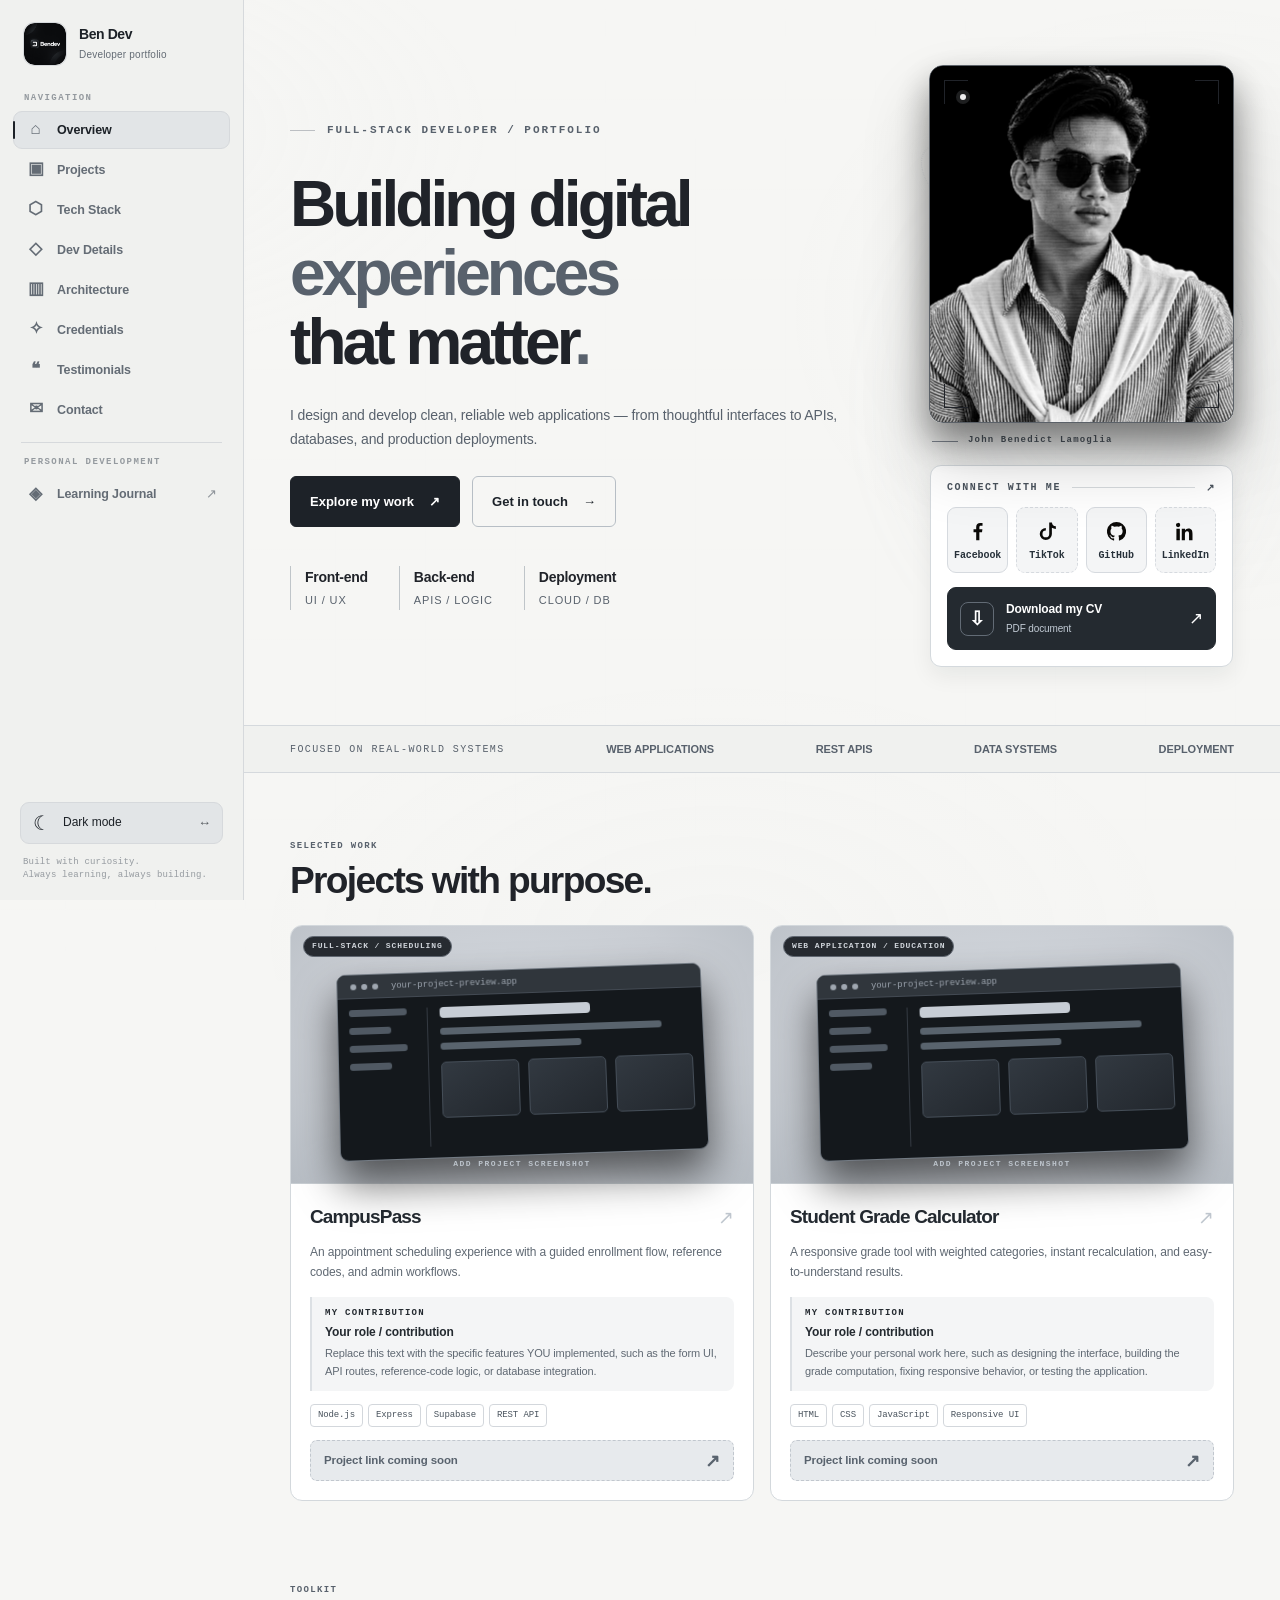
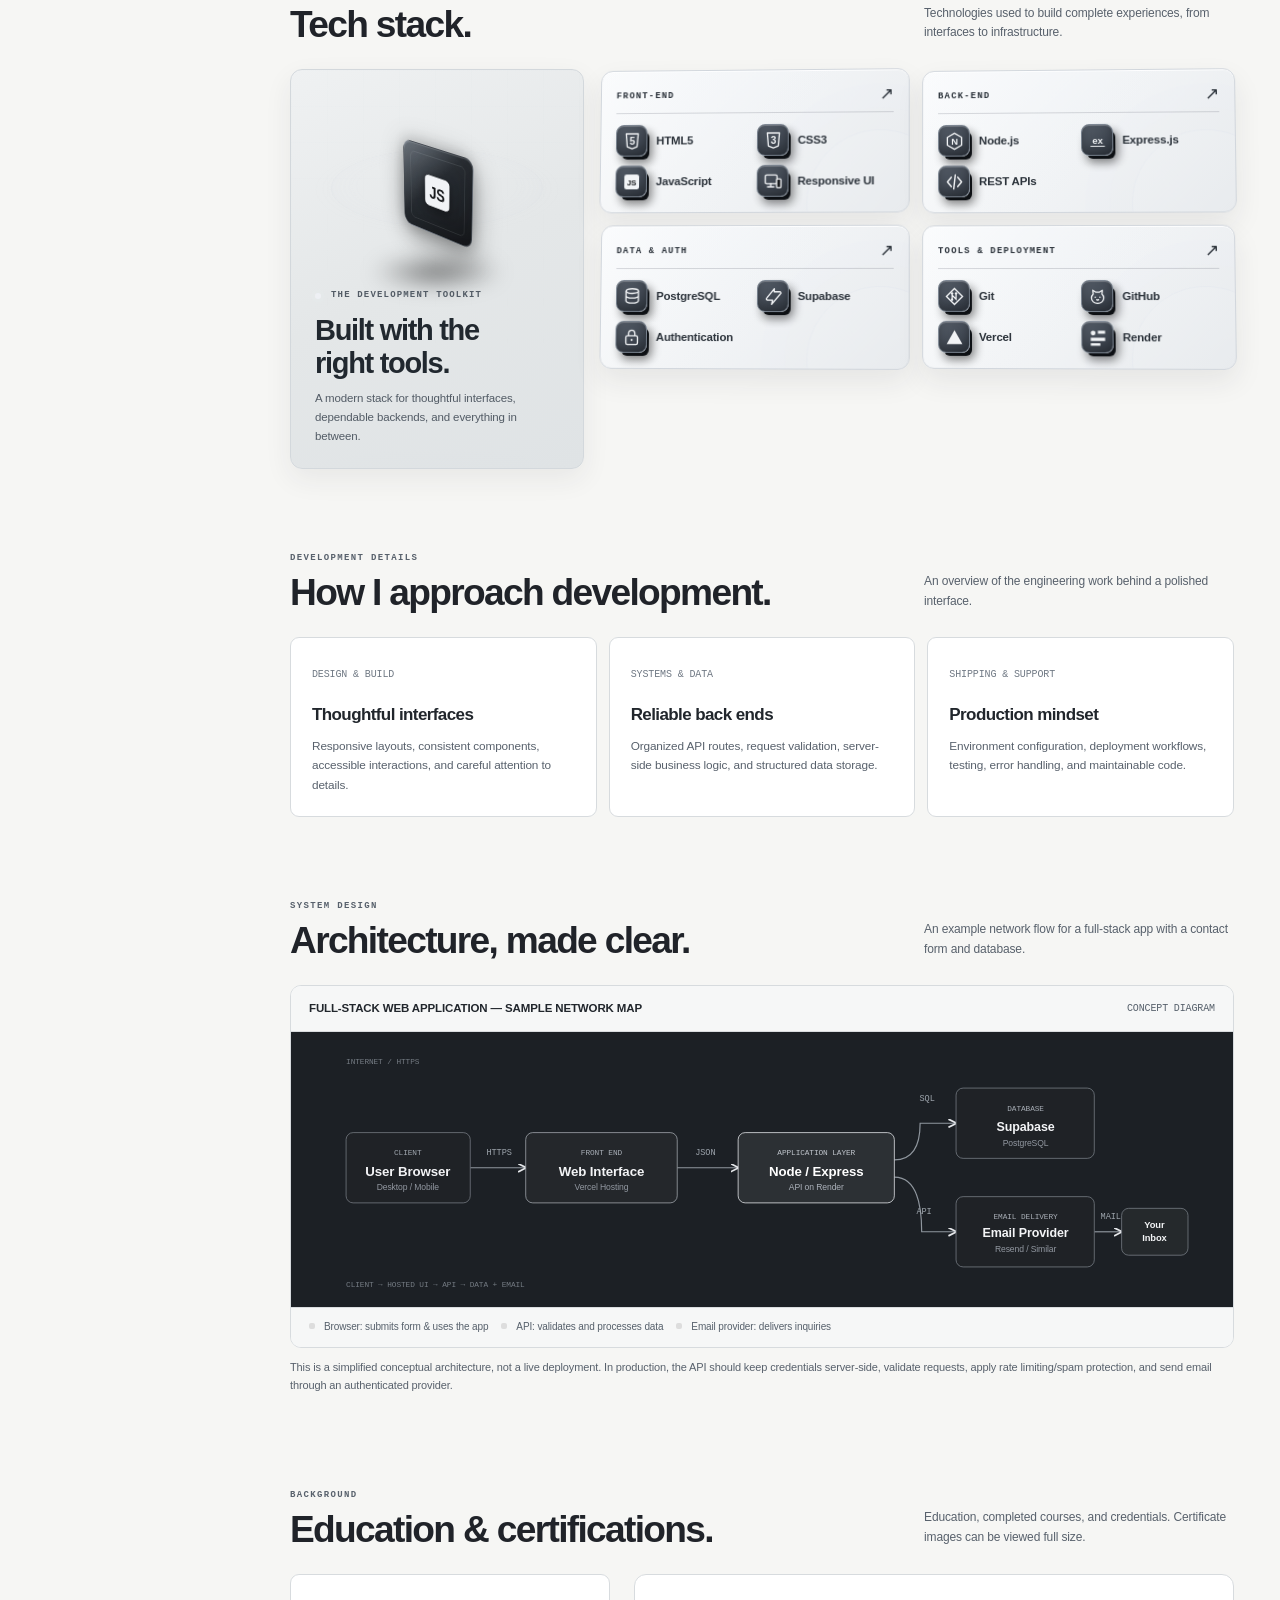
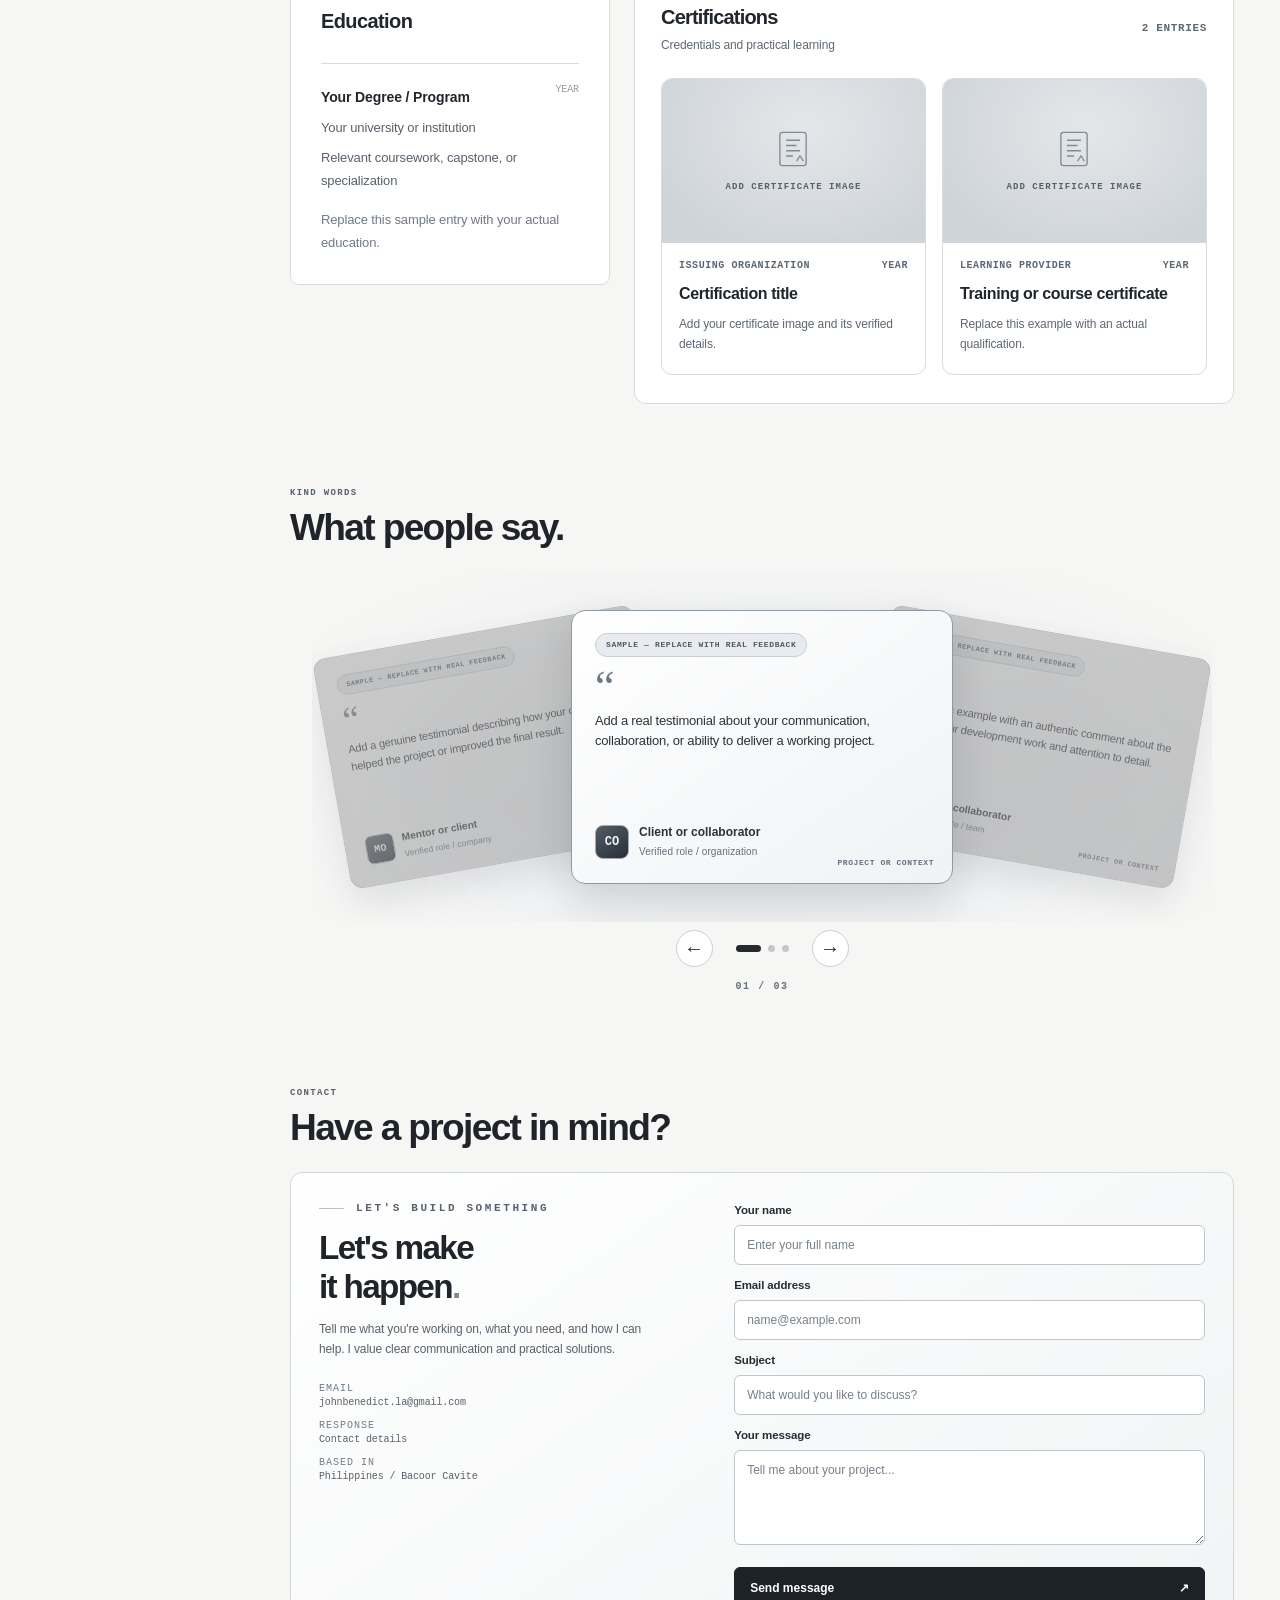
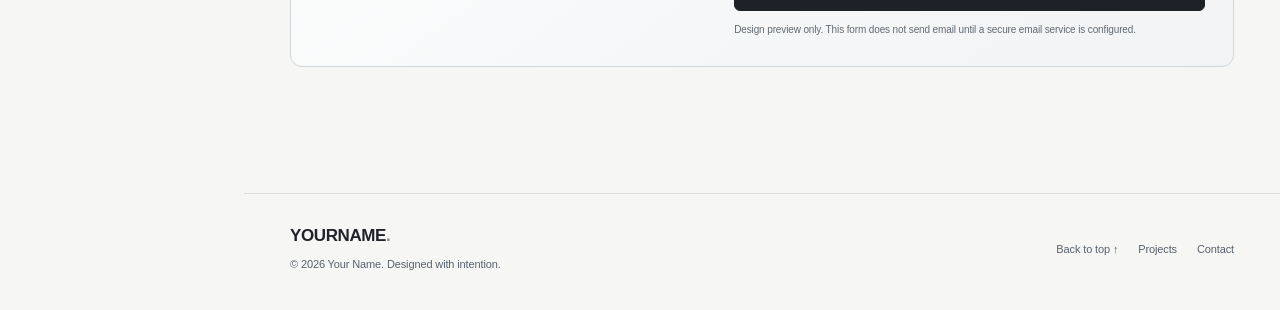
==== index.html @ 7b49f68d "fix website" ====
<!doctype html>
<html lang="en">

<head>
  <meta charset="UTF-8" />
  <meta name="viewport" content="width=device-width, initial-scale=1.0" />
  <meta name="theme-color" content="#0b0c0e" />
  <meta name="description" content="A minimalist, monochrome developer portfolio design prototype." />
  <title>Benedict Dev</title>
  <link rel="icon" href="assets/benedict.png" />
  <link rel="stylesheet" href="style.css" />
</head>

<body data-page="home">
  <!-- Offline SVG tech marks: monochrome, deliberately simplified for the portfolio -->
  <svg xmlns="http://www.w3.org/2000/svg" class="svg-sprite" aria-hidden="true" focusable="false">
    <symbol id="tech-html" viewBox="0 0 24 24">
      <path d="M4.3 2.5h15.4L18.3 19l-6.3 2.5L5.7 19z" fill="none" stroke="currentColor" stroke-width="1.7"
        stroke-linejoin="round" /><text x="12" y="16.9" font-size="13" font-weight="800" font-family="Arial,sans-serif"
        fill="currentColor" text-anchor="middle">5</text>
    </symbol>
    <symbol id="tech-css" viewBox="0 0 24 24">
      <path d="M4.3 2.5h15.4L18.3 19l-6.3 2.5L5.7 19z" fill="none" stroke="currentColor" stroke-width="1.7"
        stroke-linejoin="round" /><text x="12" y="16.9" font-size="13" font-weight="800" font-family="Arial,sans-serif"
        fill="currentColor" text-anchor="middle">3</text>
    </symbol>
    <symbol id="tech-javascript" viewBox="0 0 24 24">
      <rect x="2.5" y="2.5" width="19" height="19" rx="3" fill="currentColor" /><text x="12" y="16.3" font-size="10"
        font-weight="900" font-family="Arial,sans-serif" fill="#17191c" text-anchor="middle">JS</text>
    </symbol>
    <symbol id="tech-responsive" viewBox="0 0 24 24">
      <rect x="2" y="4" width="15" height="11" rx="1.8" fill="none" stroke="currentColor" stroke-width="1.7" />
      <path d="M5 19h8m-4-4v4" stroke="currentColor" stroke-width="1.7" stroke-linecap="round" />
      <rect x="16.5" y="9" width="5.5" height="11" rx="1.2" fill="#17191c" stroke="currentColor" stroke-width="1.7" />
    </symbol>
    <symbol id="tech-node" viewBox="0 0 24 24">
      <path d="m12 1.8 9 5.1v10.2l-9 5.1-9-5.1V6.9z" stroke="currentColor" stroke-width="1.7" fill="none"
        stroke-linejoin="round" /><text x="12" y="16.1" font-family="Arial,sans-serif" font-size="12" font-weight="800"
        text-anchor="middle" fill="currentColor">N</text>
    </symbol>
    <symbol id="tech-express" viewBox="0 0 24 24"><text x="12" y="16.5" font-size="12" font-family="Arial,sans-serif"
        font-weight="700" text-anchor="middle" fill="currentColor">ex</text>
      <path d="M3 19.5h18" stroke="currentColor" stroke-width="1.2" />
    </symbol>
    <symbol id="tech-rest" viewBox="0 0 24 24">
      <path d="m8 6-5 6 5 6m8-12 5 6-5 6m-3-15-2 18" fill="none" stroke="currentColor" stroke-width="1.8"
        stroke-linecap="round" stroke-linejoin="round" />
    </symbol>
    <symbol id="tech-postgres" viewBox="0 0 24 24">
      <ellipse cx="12" cy="5.2" rx="8" ry="3" fill="none" stroke="currentColor" stroke-width="1.7" />
      <path d="M4 5.3v12c0 1.7 3.6 3.1 8 3.1s8-1.4 8-3.1v-12M4 11c0 1.7 3.6 3.1 8 3.1s8-1.4 8-3.1" fill="none"
        stroke="currentColor" stroke-width="1.7" />
    </symbol>
    <symbol id="tech-supabase" viewBox="0 0 24 24">
      <path d="M13.2 2.1 3.5 14a1.5 1.5 0 0 0 1.2 2.5h6.3L9.8 22l10.7-12.9A1.5 1.5 0 0 0 19.3 6H13z" fill="none"
        stroke="currentColor" stroke-width="1.7" stroke-linejoin="round" />
    </symbol>
    <symbol id="tech-auth" viewBox="0 0 24 24">
      <rect x="4.5" y="10" width="15" height="11" rx="2" fill="none" stroke="currentColor" stroke-width="1.7" />
      <path d="M8 10V7a4 4 0 1 1 8 0v3" stroke="currentColor" stroke-width="1.7" fill="none" />
      <circle cx="12" cy="15.3" r="1.3" fill="currentColor" />
    </symbol>
    <symbol id="tech-git" viewBox="0 0 24 24">
      <path d="m12 1.8 10.2 10.2L12 22.2 1.8 12z" fill="none" stroke="currentColor" stroke-width="1.7" />
      <path d="M9 8.5v7m0-5 5 5V8.4" fill="none" stroke="currentColor" stroke-width="1.6" />
      <circle cx="9" cy="8" r="1.5" fill="currentColor" />
      <circle cx="9" cy="16" r="1.5" fill="currentColor" />
      <circle cx="14" cy="8" r="1.5" fill="currentColor" />
    </symbol>
    <symbol id="tech-github" viewBox="0 0 24 24">
      <path
        d="M6.5 8.8 6 4.1l4 2.5a10 10 0 0 1 4 0l4-2.5-.5 4.7a7 7 0 0 1 2.2 5.2c0 3.9-3.4 6.7-7.7 6.7S4.3 17.9 4.3 14c0-2.1.8-3.8 2.2-5.2Z"
        stroke="currentColor" stroke-width="1.6" fill="none" stroke-linejoin="round" />
      <path d="M9 13h.1m5.8 0h.1m-4 3c.7.6 1.4.6 2.1 0" stroke="currentColor" stroke-width="1.7"
        stroke-linecap="round" />
    </symbol>
    <symbol id="tech-vercel" viewBox="0 0 24 24">
      <path d="M12 2.8 22 20.5H2z" fill="currentColor" />
    </symbol>
    <symbol id="tech-render" viewBox="0 0 24 24">
      <circle cx="6" cy="6" r="3" fill="currentColor" />
      <path d="M12 3h9v4h-9zM3 12h18v4H3zM3 19h12v3H3z" fill="currentColor" />
    </symbol>
  </svg>
  <div class="mobile-bar">
    <a class="mobile-brand" href="index.html#home" aria-label="Portfolio home"><span class="mobile-brandmark"><img
          class="site-icon-image" data-site-icon src="assets/branding/site-icon.svg" alt="" width="38"
          height="38" /><span class="site-icon-fallback" aria-hidden="true">&lt;/&gt;</span></span>Ben Dev<span
        class="mobile-brand-muted">.dev</span></a>
    <div class="mobile-actions"><button type="button" class="theme-toggle theme-toggle-mobile"
        aria-label="Switch color theme" title="Toggle light and dark mode"><span class="theme-icon"
          aria-hidden="true">☼</span></button><button id="sidebarToggle" type="button" class="sidebar-toggle"
        aria-label="Open navigation" aria-expanded="false" aria-controls="siteSidebar"><span
          aria-hidden="true">☰</span></button></div>
  </div>
  <div class="sidebar-scrim" id="sidebarScrim" aria-hidden="true"></div>
  <aside class="site-sidebar" id="siteSidebar" aria-label="Website navigation">
    <div class="sidebar-head"><a href="index.html#home" class="sidebar-brand"><span class="sidebar-brandmark"><img
            class="site-icon-image" src="assets/branding/bendev.png" alt="" width="38" height="38" /><span
            class="site-icon-fallback" aria-hidden="true">&lt;/&gt;</span></span><span>Ben Dev<small>Developer
            portfolio</small></span></a></div>
    <div class="sidebar-caption">NAVIGATION</div>
    <nav class="sidebar-nav" aria-label="Portfolio sections"><a href="#home" class="side-link" data-section="home"><span
          class="side-icon" aria-hidden="true">⌂</span><span>Overview</span></a>
      <a href="#projects" class="side-link" data-section="projects"><span class="side-icon"
          aria-hidden="true">▣</span><span>Projects</span></a>
      <a href="#stack" class="side-link" data-section="stack"><span class="side-icon"
          aria-hidden="true">⬡</span><span>Tech Stack</span></a>
      <a href="#about" class="side-link" data-section="about"><span class="side-icon"
          aria-hidden="true">◇</span><span>Dev Details</span></a>
      <a href="#architecture" class="side-link" data-section="architecture"><span class="side-icon"
          aria-hidden="true">▥</span><span>Architecture</span></a>
      <a href="#credentials" class="side-link" data-section="credentials"><span class="side-icon"
          aria-hidden="true">✧</span><span>Credentials</span></a>
      <a href="#testimonials" class="side-link" data-section="testimonials"><span class="side-icon"
          aria-hidden="true">❝</span><span>Testimonials</span></a>
      <a href="#contact" class="side-link" data-section="contact"><span class="side-icon"
          aria-hidden="true">✉</span><span>Contact</span></a>
    </nav>
    <div class="sidebar-divider"></div>
    <div class="sidebar-caption">PERSONAL DEVELOPMENT</div>
    <nav class="sidebar-nav" aria-label="Learning pages"><a class="side-link learning-link" href="learning.html"
        data-section="learning"><span class="side-icon" aria-hidden="true">◈</span><span>Learning Journal</span><span
          class="sidebar-arrow" aria-hidden="true">↗</span></a></nav>
    <div class="sidebar-bottom"><button class="theme-toggle theme-toggle-desktop" type="button"
        aria-label="Switch color theme" title="Toggle light and dark mode"><span class="theme-icon"
          aria-hidden="true">☼</span><span class="theme-toggle-label">Light mode</span><span class="sidebar-arrow"
          aria-hidden="true">↔</span></button>
      <div class="sidebar-footnote">Built with curiosity.<br />Always learning, always building.</div>
    </div>
  </aside>
  <main>
    <section class="hero" id="home">
      <div class="shell">
        <div class="hero-copy">
          <div class="eyebrow">FULL-STACK DEVELOPER / PORTFOLIO</div>
          <h1>Building digital <span class="fade">experiences</span> that matter<span class="fade">.</span></h1>
          <p class="intro">I design and develop clean, reliable web applications — from thoughtful interfaces to APIs,
            databases, and production deployments.</p>
          <div class="hero-actions">
            <a class="btn btn-primary" href="#projects">Explore my work <span aria-hidden="true">↗</span></a>
            <a class="btn btn-outline" href="#contact">Get in touch <span aria-hidden="true">→</span></a>
          </div>
          <div class="mini-stats">
            <div><strong>Front-end</strong><span>UI / UX</span></div>
            <div><strong>Back-end</strong><span>APIs / LOGIC</span></div>
            <div><strong>Deployment</strong><span>CLOUD / DB</span></div>
          </div>
        </div>

        <!-- PORTRAIT: Add your own image at assets/profile.jpg to replace the placeholder.
             The portrait automatically appears when the image loads. -->
        <aside class="hero-portrait" aria-label="Profile photo area">
          <div class="portrait-aura" aria-hidden="true"></div>
          <div class="portrait-stage" id="portraitStage">
            <div class="portrait-orbit portrait-orbit-a" aria-hidden="true"></div>
            <div class="portrait-orbit portrait-orbit-b" aria-hidden="true"></div>
            <div class="portrait-tilt" id="portraitTilt">
              <div class="portrait-frame" id="portraitFrame">
                <div class="portrait-grid" aria-hidden="true"></div>
                <div class="portrait-placeholder" aria-hidden="true">
                  <svg class="portrait-silhouette" viewBox="0 0 340 420" focusable="false"
                    xmlns="http://www.w3.org/2000/svg">
                    <defs>
                      <linearGradient id="silhouetteFill" x1="0" y1="0" x2="1" y2="1">
                        <stop offset="0%" stop-color="#7b8089" />
                        <stop offset="60%" stop-color="#545962" />
                        <stop offset="100%" stop-color="#383c43" />
                      </linearGradient>
                      <linearGradient id="silhouetteSoft" x1="0" y1="0" x2="0" y2="1">
                        <stop offset="0%" stop-color="#6c717a" />
                        <stop offset="100%" stop-color="#30343a" />
                      </linearGradient>
                    </defs>
                    <ellipse cx="170" cy="401" rx="145" ry="22" fill="#aeb3bb" opacity=".08" />
                    <path d="M29 416c4-82 22-113 77-133 22-8 38-11 64-11s42 3 64 11c55 20 73 51 77 133Z"
                      fill="url(#silhouetteFill)" />
                    <path d="M133 262v38c0 25 74 25 74 0v-38" fill="#61656d" />
                    <path d="M96 150c0-61 32-100 74-100s74 39 74 100v27c0 66-35 112-74 112s-74-46-74-112z"
                      fill="url(#silhouetteFill)" />
                    <path
                      d="M94 161c-5-63 11-109 58-120 28-7 67 2 82 29 21 16 23 49 14 90-10-19-17-40-19-64-23 26-74 34-121 31-1 18-4 28-14 34z"
                      fill="url(#silhouetteSoft)" />
                    <path d="M87 175c-10-10-17 1-14 20 3 18 12 27 24 28m156-48c10-10 17 1 14 20-3 18-12 27-24 28"
                      fill="#585d65" />
                    <path d="M91 321c29 22 55 29 79 29s50-7 79-29" fill="none" stroke="#bec3ca" stroke-opacity=".13"
                      stroke-width="2" />
                  </svg>
                  <span class="portrait-placeholder-caption"><svg viewBox="0 0 24 24" fill="none" stroke="currentColor"
                      stroke-width="1.5" aria-hidden="true">
                      <rect x="3" y="5" width="18" height="14" rx="2" />
                      <circle cx="9" cy="10" r="2" />
                      <path d="m5 17 5-5 3 3 3-4 3 6" />
                    </svg><span>YOUR PHOTO HERE</span></span>
                </div>
                <img class="portrait-photo" id="portraitPhoto" src="assets/benedict.png"
                  alt="Portrait of the portfolio owner" decoding="async" />
                <div class="portrait-frame-light" aria-hidden="true"></div>
                <span class="portrait-corner portrait-corner--tl" aria-hidden="true"></span>
                <span class="portrait-corner portrait-corner--tr" aria-hidden="true"></span>
                <span class="portrait-corner portrait-corner--bl" aria-hidden="true"></span>
                <span class="portrait-corner portrait-corner--br" aria-hidden="true"></span>
                <div class="portrait-top-label" aria-hidden="true"><span class="portrait-indicator"></span> </div>
              </div>
            </div><!-- /.portrait-tilt -->
          </div><!-- /.portrait-stage -->
          <div class="portrait-bottom-bar"><span class="portrait-dash" aria-hidden="true"></span><span> John Benedict Lamoglia</span><span class="portrait-plus" aria-hidden="true"></span></div>
          <div class="social-panel" aria-label="Social media profiles">
            <div class="social-panel-header"><span>CONNECT WITH ME</span><span class="social-panel-stroke"
                aria-hidden="true"></span><span>↗</span></div>
            <div class="social-list" id="socialLinks"></div>
            <div id="cvDownloadSlot" class="cv-download-slot" aria-label="Curriculum vitae download"></div>
        </aside>
      </div>
    </section>
    <div class="strip">
      <div class="shell"><small>Focused on real-world systems</small><em>WEB APPLICATIONS</em><em>REST APIS</em><em>DATA
          SYSTEMS</em><em>DEPLOYMENT</em></div>
    </div>
    <section class="content" id="projects">
      <div class="shell">
        <div class="section-heading">
          <div>
            <div class="section-kicker">SELECTED WORK</div>
            <h2 class="section-title">Projects with purpose.</h2>
          </div>
        </div>
        <div class="project-grid" id="projectsGrid" aria-label="Portfolio projects"></div>
      </div>
    </section>
    <dialog class="project-dialog" id="projectDialog" aria-labelledby="projectDialogTitle">
      <div class="project-dialog-top"><strong id="projectDialogTitle">Project screenshot</strong><button type="button"
          class="project-dialog-close" id="projectDialogClose" aria-label="Close project screenshot">✕</button></div>
      <div class="project-dialog-image"><img id="projectDialogImage" alt="" /></div>
    </dialog>
    <section class="content" id="stack">
      <div class="shell">
        <div class="section-heading">
          <div>
            <div class="section-kicker">TOOLKIT</div>
            <h2 class="section-title">Tech stack.</h2>
          </div>
          <p class="section-lead">Technologies used to build complete experiences, from interfaces to infrastructure.
          </p>
        </div>
        <div class="stack-box">
          <div class="stack-intro">
            <div aria-hidden="true" class="stack-scene">
              <div class="stack-halo stack-halo-one"></div>
              <div class="stack-halo stack-halo-two"></div>
              <div class="stack-cube">
                <span class="cube-face cube-front"><svg class="cube-glyph">
                    <use href="#tech-javascript"></use>
                  </svg></span>
                <span class="cube-face cube-back"><svg class="cube-glyph">
                    <use href="#tech-github"></use>
                  </svg></span>
                <span class="cube-face cube-right"><svg class="cube-glyph">
                    <use href="#tech-node"></use>
                  </svg></span>
                <span class="cube-face cube-left"><svg class="cube-glyph">
                    <use href="#tech-postgres"></use>
                  </svg></span>
                <span class="cube-face cube-top"><svg class="cube-glyph">
                    <use href="#tech-html"></use>
                  </svg></span>
                <span class="cube-face cube-bottom"><svg class="cube-glyph">
                    <use href="#tech-css"></use>
                  </svg></span>
              </div>
              <span class="stack-stage-shadow"></span>
            </div>
            <div class="stack-intro-copy">
              <span class="stack-eyebrow"><span class="stack-eyebrow-dot"></span> THE DEVELOPMENT TOOLKIT</span>
              <h3>Built with the<br /><em>right tools.</em></h3>
              <p>A modern stack for thoughtful interfaces, dependable backends, and everything in between.</p>
            </div>
          </div>
          <div class="stack-list" id="stackList" aria-label="Technologies by category"></div>
        </div>
      </div>
    </section>
    <section class="content" id="about">
      <div class="shell">
        <div class="section-heading">
          <div>
            <div class="section-kicker">DEVELOPMENT DETAILS</div>
            <h2 class="section-title">How I approach development.</h2>
          </div>
          <p class="section-lead">An overview of the engineering work behind a polished interface.</p>
        </div>
        <div class="details">
          <article class="detail"><span class="num">DESIGN & BUILD</span>
            <h3>Thoughtful interfaces</h3>
            <p>Responsive layouts, consistent components, accessible interactions, and careful attention to details.</p>
          </article>
          <article class="detail"><span class="num">SYSTEMS & DATA</span>
            <h3>Reliable back ends</h3>
            <p>Organized API routes, request validation, server-side business logic, and structured data storage.</p>
          </article>
          <article class="detail"><span class="num">SHIPPING & SUPPORT</span>
            <h3>Production mindset</h3>
            <p>Environment configuration, deployment workflows, testing, error handling, and maintainable code.</p>
          </article>
        </div>
      </div>
    </section>
    <section class="content" id="architecture">
      <div class="shell">
        <div class="section-heading">
          <div>
            <div class="section-kicker">SYSTEM DESIGN</div>
            <h2 class="section-title">Architecture, made clear.</h2>
          </div>
          <p class="section-lead">An example network flow for a full-stack app with a contact form and database.</p>
        </div>
        <div class="architecture">
          <div class="diagram-header"><strong>FULL-STACK WEB APPLICATION — SAMPLE NETWORK MAP</strong><small>CONCEPT
              DIAGRAM</small></div>
          <div class="diagram-scroll"><svg viewBox="0 0 1100 330" role="img"
              aria-label="Architecture diagram: user browser to Vercel front end to Render Node and Express API; API connects to Supabase database and email service; email service sends to personal inbox">
              <defs>
                <marker id="arr" markerWidth="8" markerHeight="8" refX="6.5" refY="3.5" orient="auto">
                  <path d="M0 0 L7 3.5 L0 7" fill="none" stroke="#e4e6e9" stroke-width="1.5" />
                </marker>
              </defs>
              <g stroke="#8f969e" stroke-width="1.5" fill="none" marker-end="url(#arr)">
                <path d="M177 161 H248" />
                <path d="M442 161 H520" />
                <path d="M720 151 Q753 151 753 104 H799" />
                <path d="M720 173 Q755 173 755 243 H799" />
                <path d="M976 243 H1011" />
              </g>
              <g font-family="Consolas,monospace" fill="#9da4ac" font-size="11" text-anchor="middle"><text x="214"
                  y="145">HTTPS</text><text x="478" y="145">JSON</text><text x="762" y="76">SQL</text><text x="758"
                  y="220">API</text><text x="997" y="227">MAIL</text></g>
              <g>
                <rect x="18" y="116" width="159" height="90" rx="9" fill="#1f2226" stroke="#767b82" /><text x="97"
                  y="145" text-anchor="middle" font-family="Consolas,monospace" font-size="10"
                  fill="#9ea5ad">CLIENT</text><text x="97" y="171" text-anchor="middle" font-size="17" font-weight="650"
                  fill="#f3f4f6">User Browser</text><text x="97" y="190" text-anchor="middle" font-size="11"
                  fill="#9298a1">Desktop / Mobile</text>
              </g>
              <g>
                <rect x="248" y="116" width="194" height="90" rx="9" fill="#24272b" stroke="#a1a6ad" /><text x="345"
                  y="145" text-anchor="middle" font-family="Consolas,monospace" font-size="10" fill="#a7adb5">FRONT
                  END</text><text x="345" y="171" text-anchor="middle" font-size="17" font-weight="650"
                  fill="#f3f4f6">Web Interface</text><text x="345" y="190" text-anchor="middle" font-size="11"
                  fill="#9298a1">Vercel Hosting</text>
              </g>
              <g>
                <rect x="520" y="116" width="200" height="90" rx="9" fill="#2c3034" stroke="#e3e6e9" /><text x="620"
                  y="145" text-anchor="middle" font-family="Consolas,monospace" font-size="10"
                  fill="#c0c5cc">APPLICATION LAYER</text><text x="620" y="171" text-anchor="middle" font-size="17"
                  font-weight="650" fill="#fff">Node / Express</text><text x="620" y="190" text-anchor="middle"
                  font-size="11" fill="#abb1ba">API on Render</text>
              </g>
              <g>
                <rect x="799" y="59" width="177" height="90" rx="9" fill="#1f2226" stroke="#777d85" /><text x="888"
                  y="88" text-anchor="middle" font-family="Consolas,monospace" font-size="10"
                  fill="#a7adb5">DATABASE</text><text x="888" y="114" text-anchor="middle" font-size="16"
                  font-weight="650" fill="#f3f4f6">Supabase</text><text x="888" y="133" text-anchor="middle"
                  font-size="11" fill="#9298a1">PostgreSQL</text>
              </g>
              <g>
                <rect x="799" y="198" width="177" height="90" rx="9" fill="#1f2226" stroke="#777d85" /><text x="888"
                  y="226" text-anchor="middle" font-family="Consolas,monospace" font-size="10" fill="#a7adb5">EMAIL
                  DELIVERY</text><text x="888" y="250" text-anchor="middle" font-size="16" font-weight="650"
                  fill="#f3f4f6">Email Provider</text><text x="888" y="269" text-anchor="middle" font-size="11"
                  fill="#9298a1">Resend / Similar</text>
              </g>
              <g>
                <rect x="1011" y="213" width="85" height="60" rx="9" fill="#25292c" stroke="#777d85" /><text x="1053"
                  y="238" text-anchor="middle" font-size="12" font-weight="650" fill="#f3f4f6">Your</text><text x="1053"
                  y="255" text-anchor="middle" font-size="12" font-weight="650" fill="#f3f4f6">Inbox</text>
              </g>
              <g font-family="Consolas,monospace" font-size="10" fill="#747b83"><text x="18" y="28">INTERNET /
                  HTTPS</text><text x="18" y="314">CLIENT → HOSTED UI → API → DATA + EMAIL</text></g>
            </svg></div>
          <div class="diagram-footer"><span>Browser: submits form &amp; uses the app</span><span>API: validates and
              processes data</span><span>Email provider: delivers inquiries</span></div>
        </div>
        <p class="diagram-note">This is a simplified conceptual architecture, not a live deployment. In production, the
          API should keep credentials server-side, validate requests, apply rate limiting/spam protection, and send
          email through an authenticated provider.</p>
      </div>
    </section>
    <section class="content" id="credentials">
      <div class="shell">
        <div class="section-heading">
          <div>
            <div class="section-kicker">BACKGROUND</div>
            <h2 class="section-title">Education &amp; certifications.</h2>
          </div>
          <p class="section-lead">Education, completed courses, and credentials. Certificate images can be viewed full
            size.</p>
        </div>
        <div class="credentials-layout">
          <article class="resume-card education-card">
            <h3>Education</h3>
            <div class="resume-entry">
              <div><strong>Your Degree / Program</strong>
                <p>Your university or institution</p>
                <p>Relevant coursework, capstone, or specialization</p>
              </div><small>YEAR</small>
            </div>
            <div class="placeholder">Replace this sample entry with your actual education.</div>
          </article>
          <div class="certifications-panel">
            <div class="credentials-panel-heading">
              <div>
                <h3>Certifications</h3>
                <p>Credentials and practical learning</p>
              </div><span id="certCount" aria-label="Certification count"></span>
            </div>
            <div class="certifications-grid" id="certificationsGrid" aria-label="Certificates gallery"></div>
          </div>
        </div>
      </div>
    </section>
    <dialog class="certificate-dialog" id="certificateDialog" aria-labelledby="certificateDialogTitle">
      <div class="certificate-dialog-top"><strong id="certificateDialogTitle">Certificate preview</strong><button
          type="button" class="certificate-close" id="certificateClose"
          aria-label="Close certificate preview">✕</button></div>
      <div class="certificate-dialog-image"><img id="certificateDialogImage" alt="" /></div>
      <p id="certificateDialogSubtitle"></p>
    </dialog>
    <section class="content testimonials-section" id="testimonials">
      <div class="shell">
        <div class="section-heading">
          <div>
            <div class="section-kicker">KIND WORDS</div>
            <h2 class="section-title">What people say.</h2>
          </div>
        </div>
        <div class="testimonial-gallery" aria-roledescription="carousel" aria-label="Testimonials">
          <div class="testimonial-stage" id="testimonialStage" aria-live="off"></div>
          <div class="testimonial-navigation">
            <button type="button" class="testimonial-arrow" id="testimonialPrev"
              aria-label="Previous testimonial">←</button>
            <div class="testimonial-dots" id="testimonialDots" aria-label="Choose a testimonial"></div>
            <button type="button" class="testimonial-arrow" id="testimonialNext"
              aria-label="Next testimonial">→</button>
          </div>
          <p class="testimonial-count" id="testimonialCount" role="status" aria-live="polite"></p>
        </div>
      </div>
    </section>
    <section class="content" id="contact">
      <div class="shell">
        <div class="section-heading">
          <div>
            <div class="section-kicker">CONTACT</div>
            <h2 class="section-title">Have a project in mind?</h2>
          </div>
        </div>
        <div class="contact-box">
          <div>
            <div class="eyebrow">LET'S BUILD SOMETHING</div>
            <h3>Let's make<br />it happen<span class="hero-period">.</span></h3>
            <p>Tell me what you're working on, what you need, and how I can help. I value clear communication and
              practical solutions.</p>
            <div class="contact-facts">
              <div><span>EMAIL</span>johnbenedict.la@gmail.com</div>
              <div><span>RESPONSE</span>Contact details</div>
              <div><span>BASED IN</span>Philippines / Bacoor Cavite</div>
            </div>
          </div>
          <form class="contact-form" id="contactForm">
            <div><label for="contactName">Your name</label><input type="text" id="contactName" name="name"
                placeholder="Enter your full name" autocomplete="name" maxlength="80" required /></div>
            <div><label for="contactEmail">Email address</label><input type="email" id="contactEmail" name="email"
                placeholder="name@example.com" autocomplete="email" maxlength="200" required /></div>
            <div><label for="contactSubject">Subject</label><input type="text" id="contactSubject" name="subject"
                placeholder="What would you like to discuss?" maxlength="140" required /></div>
            <div><label for="contactMessage">Your message</label><textarea id="contactMessage" name="message" rows="4"
                placeholder="Tell me about your project..." maxlength="4000" required></textarea></div><button
              class="btn btn-primary" type="submit">Send message <span>↗</span></button>
            <div class="form-status" id="formStatus" role="status" aria-live="polite"></div>
            <div class="form-note">Design preview only. This form does not send email until a secure email service is
              configured.</div>
          </form>
        </div>
      </div>
    </section>
  </main>
  <footer>
    <div class="shell footer-inner">
      <div><strong>YOURNAME<span class="footer-period">.</span></strong><br /><small>© <span id="year">2026</span> Your
          Name. Designed with intention.</small></div>
      <div class="footer-links"><a href="#home">Back to top ↑</a><a href="#projects">Projects</a><a
          href="#contact">Contact</a></div>
    </div>
  </footer>
  <!-- Edit portfolioContent in script.js to add projects, technologies, learning topics, certificates, and social links. -->
  <script src="script.js" defer></script>
</body>

</html>
---- style.css ----
:root{--bg:#0b0c0e;--surface:#131518;--surface2:#191c1f;--border:#2b2e32;--muted:#8e9299;--text:#f1f2f4;--white:#fff;--soft:#c1c4c9;--accent:#dadde1;--w:1160px}
    *{box-sizing:border-box}html{scroll-behavior:smooth;scroll-padding-top:94px}body{margin:0;background:var(--bg);color:var(--text);font-family:Inter,ui-sans-serif,-apple-system,BlinkMacSystemFont,"Segoe UI",Arial,sans-serif;font-size:15px;line-height:1.6;-webkit-font-smoothing:antialiased}::selection{background:#e4e4e4;color:#111}
    a{color:inherit;text-decoration:none}button,input,textarea{font:inherit}button{cursor:pointer}svg{max-width:100%}.shell{width:min(var(--w),calc(100% - 80px));margin-inline:auto}
    .topline{border-bottom:1px solid #202226;background:#0d0e10}.topline .shell{display:flex;justify-content:space-between;align-items:center;padding:10px 0;color:#92979f;font:500 10px/1.4 ui-monospace,Consolas,monospace;letter-spacing:1.5px;text-transform:uppercase}.topline .right{display:flex;gap:24px;align-items:center}.time-dot{display:inline-block;width:6px;height:6px;border-radius:100%;background:#d2d4d8;margin-right:8px;box-shadow:0 0 0 3px #34373a}
    header{position:sticky;top:0;z-index:50;background:rgba(11,12,14,.91);backdrop-filter:blur(18px);border-bottom:1px solid #26282b}.nav{display:flex;align-items:center;justify-content:space-between;height:80px}.brand{font-weight:850;letter-spacing:-.8px;font-size:22px;display:flex;align-items:center;gap:12px}.brandmark{height:32px;width:32px;display:grid;place-items:center;background:#f3f4f6;color:#0e1012;border-radius:8px;font-size:15px;font-weight:900}.brand span:last-child{font-size:11px;font-weight:500;letter-spacing:2px;color:#a4a7ac;align-self:center;margin-top:2px}.navlinks{display:flex;gap:32px;align-items:center}.navlinks a{font-size:12px;color:#aaaeb3;transition:color .2s}.navlinks a:hover,.navlinks a:focus-visible{color:#fff}.navlinks .nav-contact{border:1px solid #4d5054;padding:11px 16px;color:#f6f6f7;border-radius:6px}.menu-toggle{display:none;color:white;background:none;border:none;font-size:24px}
    .eyebrow{display:flex;align-items:center;gap:12px;color:#a8acb1;text-transform:uppercase;letter-spacing:2.6px;font:600 11px/1.4 ui-monospace,Consolas,monospace}.eyebrow:before{content:"";width:25px;height:1px;background:#bcbfc3}.hero-actions{display:flex;gap:12px;margin-top:36px;align-items:center;flex-wrap:wrap}.btn{display:inline-flex;align-items:center;gap:15px;border-radius:6px;border:1px solid #44474b;padding:14px 19px;font-weight:650;font-size:12.5px;letter-spacing:.1px;transition:transform .2s,background .2s}.btn:hover{transform:translateY(-2px)}.btn-primary{background:#f0f1f3;color:#0b0c0e;border-color:#f0f1f3}.btn-outline{background:#121416;color:#e3e6e8}.mini-stats{display:flex;gap:34px;margin-top:69px}.mini-stats div{border-left:1px solid #42454a;padding-left:14px}.mini-stats strong{display:block;font-size:15px;letter-spacing:-.3px;font-weight:650}.mini-stats span{display:block;color:#858b91;font-size:10px;letter-spacing:1px;text-transform:uppercase;margin-top:2px}
    .strip{border-top:1px solid #26282a;border-bottom:1px solid #26282a;background:#101113}.strip .shell{display:flex;align-items:center;justify-content:space-between;padding:24px 0;gap:20px}.strip small{font:10px ui-monospace,monospace;letter-spacing:1.4px;color:#75797e;text-transform:uppercase}.strip em{font-style:normal;color:#989ca1;font-weight:700;font-size:13px;letter-spacing:-.1px}
    section.content{padding:112px 0 24px}.section-heading{display:flex;justify-content:space-between;align-items:end;gap:30px;margin-bottom:34px}.section-kicker{font:600 10px ui-monospace,monospace;letter-spacing:2.1px;text-transform:uppercase;color:#a5aab0;margin-bottom:16px}.section-title{font-size:clamp(31px,3.3vw,49px);letter-spacing:-2.1px;line-height:1.16;font-weight:710;margin:0}.section-lead{color:#989da4;max-width:350px;font-size:13px;line-height:1.9;margin:0 0 3px}.line{height:1px;background:#2a2d30;margin:33px 0 38px}
    .project-grid{display:grid;grid-template-columns:1fr 1fr;gap:24px}.project-card{border:1px solid #303337;border-radius:10px;overflow:hidden;background:#141619;transition:border-color .25s,transform .25s}.project-card:hover{border-color:#666b70;transform:translateY(-3px)}.project-cover{height:280px;padding:28px;overflow:hidden;display:flex;align-items:center;justify-content:center;position:relative;background:radial-gradient(ellipse at 50% 55%,#3a3e42,#202327 49%,#171a1d);border-bottom:1px solid #34373b}.project-cover.dark{background:radial-gradient(ellipse at 50% 65%,#4c4e51,#282a2c 55%,#1c1e21)}.browser{background:#101215;width:91%;max-width:490px;border:1px solid #555b60;border-radius:8px;box-shadow:0 15px 48px #0007;transform:rotate(-2deg) translateY(23px);overflow:hidden}.browser-top{background:#292c30;padding:10px 13px;border-bottom:1px solid #484a4d;display:flex;gap:5px}.browser-top i{height:5px;width:5px;display:inline-block;border-radius:50%;background:#72757b}.browser-body{background:#111315;display:flex;gap:12px;padding:17px;min-height:202px}.browser-aside{width:28%;border-right:1px solid #33373b;display:flex;flex-direction:column;gap:10px}.bar{height:7px;border-radius:3px;background:#45494e}.bar.thin{width:55%}.bar.short{width:65%}.browser-main{flex:1}.fake-heading{height:15px;background:#e9eaec;width:52%;border-radius:3px;margin-bottom:15px}.fake-text{height:7px;background:#555b61;width:85%;border-radius:3px;margin-bottom:7px}.fake-row{display:flex;gap:8px;margin-top:16px}.fake-tile{background:#272b2f;border:1px solid #41474b;border-radius:4px;height:52px;flex:1}.project-cover.dark .browser{transform:rotate(2.5deg) translateY(24px)}.project-cover.dark .fake-tile{background:#383c40}.project-card .info{padding:24px 26px 27px}.project-card .info-top{display:flex;align-items:center;justify-content:space-between;gap:15px}.project-card h3{font-weight:680;letter-spacing:-.6px;margin:0;font-size:20px}.project-card .arrow{font-size:23px;color:#d1d3d5}.project-card p{color:#9298a0;font-size:12.5px;line-height:1.75;margin:10px 0 20px}.tags{display:flex;flex-wrap:wrap;gap:7px}.tag{font:10px/1.4 ui-monospace,Consolas,monospace;color:#b7bbc0;padding:6px 9px;border:1px solid #3a3d40;border-radius:4px;white-space:nowrap}
    .stack-box{display:grid;grid-template-columns:1fr 1.35fr;border:1px solid #34383c;border-radius:9px;background:#131518;overflow:hidden}.stack-intro{padding:42px;border-right:1px solid #34383c;display:flex;flex-direction:column;justify-content:space-between;min-height:330px}.stack-intro .symbol{width:53px;height:53px;border:1px solid #595c61;border-radius:8px;display:grid;place-items:center;font:19px ui-monospace,monospace;color:#d0d3d6}.stack-intro h3{font-size:26px;letter-spacing:-.9px;line-height:1.3;margin:0 0 12px}.stack-intro p{font-size:12.5px;color:#969aa0;max-width:310px;margin:0;line-height:1.8}.stack-list{display:grid;grid-template-columns:repeat(2,1fr)}.stack-group{padding:26px 30px;border-right:1px solid #34383c;border-bottom:1px solid #34383c}.stack-group:nth-child(even){border-right:0}.stack-group:nth-last-child(-n+2){border-bottom:0}.stack-group small{font:10px ui-monospace,monospace;letter-spacing:1.6px;color:#8c9197;text-transform:uppercase}.stack-group strong{display:block;margin-top:9px;font-size:14px;font-weight:600;line-height:1.9;color:#ecedef}
    .details{display:grid;grid-template-columns:repeat(3,1fr);gap:18px}.detail{padding:30px;border:1px solid #313438;border-radius:9px;background:#141618;min-height:220px}.detail .num{font:11px ui-monospace,monospace;color:#888f96}.detail h3{font-size:19px;margin:30px 0 11px;letter-spacing:-.5px}.detail p{font-size:12.5px;line-height:1.85;color:#92979e;margin:0}
    .architecture{border:1px solid #36393e;border-radius:11px;background:#141619;overflow:hidden}.diagram-header{display:flex;justify-content:space-between;align-items:center;padding:21px 25px;border-bottom:1px solid #303337;gap:10px}.diagram-header strong{font-size:13px}.diagram-header small{font:10px ui-monospace,monospace;color:#8d9298}.diagram-scroll{overflow:auto;padding:24px 18px 16px}.diagram-scroll svg{display:block;min-width:760px;margin:auto;width:100%;max-width:1080px}.diagram-footer{border-top:1px solid #303337;display:flex;gap:21px;flex-wrap:wrap;padding:20px 25px;font-size:11px;color:#aeb2b8}.diagram-footer span:before{content:"";display:inline-block;width:6px;height:6px;background:#ddd;border-radius:2px;margin-right:9px;vertical-align:1px}.diagram-note{color:#8b9097;font-size:12px;line-height:1.85;margin-top:16px}
    .resume-grid{display:grid;grid-template-columns:1fr 1fr;gap:24px}.resume-card{border:1px solid #303338;border-radius:9px;background:#141619;padding:30px;min-height:275px}.resume-card h3{font-size:18px;letter-spacing:-.4px;margin:0 0 25px}.resume-entry{display:flex;justify-content:space-between;gap:12px;border-top:1px solid #34383c;padding-top:20px}.resume-entry + .resume-entry{margin-top:20px}.resume-entry strong{font-size:14px}.resume-entry p{font-size:12px;color:#8f969e;margin:6px 0 0}.resume-entry small{font:10px ui-monospace,monospace;color:#969ba1;white-space:nowrap}.placeholder{color:#9ba0a5;font-size:12px;line-height:1.8;margin-top:15px}
    .quote-grid{display:grid;grid-template-columns:1fr 1fr;gap:24px}.quote{padding:30px;border:1px solid #303338;background:#141619;border-radius:9px}.quote .quote-icon{font:42px/1 Georgia,serif;color:#74777c}.quote p{font-size:15px;line-height:1.85;color:#d0d2d5;margin:11px 0 26px}.quote strong{font-size:12px}.quote small{display:block;color:#81878e;font-size:10px;letter-spacing:1px;text-transform:uppercase;margin-top:4px}
    .contact-box{display:grid;grid-template-columns:.9fr 1.1fr;gap:60px;border:1px solid #3b3e43;border-radius:12px;padding:50px;background:linear-gradient(145deg,#1d1f23,#121416 68%)}.contact-box h3{font-size:clamp(34px,3.2vw,47px);line-height:1.2;letter-spacing:-2px;margin:19px 0}.contact-box p{font-size:13px;color:#a1a6ac;line-height:1.9;max-width:335px}.contact-facts{display:grid;gap:18px;margin-top:47px}.contact-facts div{font:11px ui-monospace,monospace;color:#b9bdc2}.contact-facts span{color:#767c82;display:block;letter-spacing:1px;margin-bottom:5px}.contact-form{display:flex;flex-direction:column;gap:17px}.contact-form label{display:block;font-size:11px;font-weight:650;color:#d2d5d9;margin-bottom:8px}.contact-form input,.contact-form textarea{width:100%;background:#0d0f11;border:1px solid #3a3e42;border-radius:6px;color:#fff;padding:13px 14px;outline:none;font-size:12px;resize:vertical;transition:border-color .2s}.contact-form input:focus,.contact-form textarea:focus{border-color:#b8bbc0}.contact-form input::placeholder,.contact-form textarea::placeholder{color:#6d747c}.contact-form .btn{width:100%;justify-content:space-between;margin-top:3px}.form-note{font-size:11px;color:#8d9299;line-height:1.6}.form-status{font-size:12px;min-height:0;color:#dadde1}.form-status:empty{display:none}
    footer{margin-top:110px;border-top:1px solid #2b2d31}.footer-inner{padding:28px 0 35px;display:flex;justify-content:space-between;gap:30px;align-items:center}.footer-inner strong{font-size:17px;letter-spacing:-.4px}.footer-inner small{color:#7f848a;font-size:11px}.footer-links{display:flex;gap:20px;color:#a8adb4;font-size:11px}
    @media(max-width:1000px){.navlinks{gap:17px}.shell{width:min(var(--w),calc(100% - 52px))}.contact-box{gap:30px;padding:36px}} 
    @media(max-width:760px){.shell{width:calc(100% - 38px)}.topline .right{gap:14px}.topline .right span:last-child{display:none}.nav{height:67px}.menu-toggle{display:block}.navlinks{display:none;position:absolute;top:66px;left:0;right:0;background:#121416;padding:24px 20px;border-bottom:1px solid #303338;flex-direction:column;align-items:stretch;gap:21px}.navlinks.open{display:flex}.navlinks a{font-size:14px}.navlinks .nav-contact{text-align:center}.mini-stats{margin-top:49px}.strip .shell{justify-content:flex-start;gap:22px;flex-wrap:wrap}.strip small{width:100%}section.content{padding-top:78px}.section-heading{align-items:start;flex-direction:column;gap:15px}.project-grid,.details,.resume-grid,.quote-grid{grid-template-columns:1fr}.project-cover{height:245px}.stack-box{grid-template-columns:1fr}.stack-intro{border-right:0;border-bottom:1px solid #34383c;min-height:250px;padding:30px}.stack-list{grid-template-columns:1fr 1fr}.stack-group{padding:22px}.contact-box{grid-template-columns:1fr;padding:27px;gap:35px}.contact-facts{margin-top:29px}footer{margin-top:75px}.footer-inner{align-items:start;flex-direction:column;gap:16px}.detail{min-height:0}.section-title{letter-spacing:-1.5px}} 
    @media(max-width:430px){.mini-stats{gap:14px}.mini-stats div{padding-left:10px}.mini-stats strong{font-size:13px}.stack-list{grid-template-columns:1fr}.stack-group{border-right:0!important;border-bottom:1px solid #34383c!important}.stack-group:last-child{border-bottom:0!important}.project-card .info{padding:19px}.project-cover{height:210px}.contact-box{padding:24px}.footer-links{flex-wrap:wrap}}
    @media(prefers-reduced-motion:reduce){html{scroll-behavior:auto}*,*:before,*:after{transition:none!important;animation:none!important}}

    /* Concept 02 — typography-forward, no 3D artwork on the homepage */
    body {font-family:Inter, "Segoe UI", Arial, sans-serif;font-size:16px;line-height:1.65;letter-spacing:-.008em;}
    .brand {font-size:21px;font-weight:760;letter-spacing:-.055em;}
    .brand span:last-child {letter-spacing:.13em;font-size:10px;}
    .navlinks a {font-size:13px;font-weight:500;letter-spacing:-.005em;}
    .topline .shell {font-size:10px;letter-spacing:.11em;}
    .hero {padding:113px 0 91px;position:relative;overflow:hidden;}
    .hero .shell {display:block;position:relative;}
    .hero-copy {max-width:1050px;}
    .hero .eyebrow {font-size:11px;letter-spacing:.18em;font-weight:600;}
    .hero h1 {font-family:"Inter Display",Inter,"Segoe UI",Arial,sans-serif;font-size:clamp(65px,7.3vw,104px);font-weight:650;line-height:1.045;letter-spacing:-.062em;margin:32px 0 28px;max-width:1040px;text-wrap:balance;}
    .hero h1 .fade {color:#a2a6ac;}
    .hero .intro {font-size:17px;line-height:1.8;font-weight:400;max-width:610px;color:#b8bcc2;margin:0;}
    .hero-actions {margin-top:33px;gap:12px;}
    .btn {font-size:13px;font-weight:600;padding:14px 19px;letter-spacing:0;}
    .mini-stats {margin-top:86px;gap:48px;}
    .mini-stats strong {font-size:14px;font-weight:600;letter-spacing:-.02em;}
    .mini-stats span {font-size:11px;letter-spacing:.08em;color:#969ba2;}
    .section-title {font-family:"Inter Display",Inter,"Segoe UI",Arial,sans-serif;font-size:clamp(32px,3.35vw,48px);font-weight:650;letter-spacing:-.046em;line-height:1.14;}
    .section-kicker {font-size:11px;letter-spacing:.13em;}
    .section-lead {font-size:14px;line-height:1.8;color:#a8adb5;}
    .project-card h3 {font-size:21px;letter-spacing:-.035em;font-weight:650;}
    .project-card p,.detail p,.stack-intro p {font-size:14px;line-height:1.8;color:#a6abb2;}
    .detail h3 {font-size:20px;font-weight:650;letter-spacing:-.035em;}
    .stack-intro h3 {font-size:27px;font-weight:650;letter-spacing:-.035em;}
    .stack-group strong {font-size:14px;line-height:1.85;}
    .resume-card h3 {font-size:20px;letter-spacing:-.03em;}
    .resume-entry p,.placeholder,.diagram-note {font-size:13px;line-height:1.8;}
    .contact-box h3 {font-weight:650;letter-spacing:-.05em;}
    .contact-box p {font-size:14px;line-height:1.8;}
    .contact-form label {font-size:13px;}
    .contact-form input,.contact-form textarea {font-size:14px;line-height:1.5;}
    .form-note,.form-status {font-size:12px;}
    .quote p {font-size:16px;}
    a:focus-visible,button:focus-visible,input:focus-visible,textarea:focus-visible {outline:2px solid #f4f5f7;outline-offset:3px;}
    @media (max-width:1000px) {
      .hero {padding:98px 0 80px;}
      .hero h1 {font-size:clamp(62px,8vw,83px);letter-spacing:-.058em;}
      .hero-copy {max-width:880px;}
    }
    @media (max-width:760px) {
      .hero {padding:76px 0 66px;}
      .hero h1 {font-size:clamp(47px,9.5vw,68px);letter-spacing:-.055em;line-height:1.08;margin:26px 0 24px;text-wrap:pretty;}
      .hero .intro {font-size:16px;line-height:1.75;}
      .hero-actions {margin-top:30px;}
      .mini-stats {margin-top:62px;gap:24px;flex-wrap:wrap;}
      .section-title {letter-spacing:-.042em;}
    }
    @media (max-width:430px) {
      .hero h1 {font-size:clamp(43px,11vw,49px);letter-spacing:-.05em;}
      .hero .eyebrow {font-size:10px;letter-spacing:.1em;}
      .mini-stats {gap:16px;}
      .mini-stats span {font-size:10px;}
    }

    /* Revision 03: quiet background movement, icon-first stack and unnumbered labels */
    body{isolation:isolate;}
    body::before,body::after{content:"";position:fixed;inset:-9%;pointer-events:none;z-index:0;will-change:transform;}
    body::before{background:radial-gradient(ellipse 38% 30% at 13% 20%,rgba(233,236,241,.075),transparent 72%),radial-gradient(ellipse 36% 40% at 86% 37%,rgba(190,198,207,.055),transparent 74%),radial-gradient(ellipse 40% 32% at 55% 96%,rgba(220,225,232,.036),transparent 78%);animation:ambientFloat 29s ease-in-out infinite alternate;}
    body::after{background-image:linear-gradient(to right,rgba(231,234,239,.032) 1px,transparent 1px),linear-gradient(to bottom,rgba(231,234,239,.032) 1px,transparent 1px);background-size:90px 90px;opacity:.5;mask-image:linear-gradient(to bottom,transparent 0%,#000 22%,#000 85%,transparent 100%);animation:gridDrift 55s linear infinite;}
    .topline,main,footer{position:relative;z-index:1;}
    .svg-sprite{position:absolute;width:0;height:0;overflow:hidden;pointer-events:none;}
    .section-kicker{font-size:10px;font-weight:650;letter-spacing:.18em;color:#aeb3bb;}
    .stack-list{grid-template-columns:repeat(2,minmax(0,1fr));}
    .stack-group{padding:26px 28px;}
    .stack-group small{display:block;font-size:10px;letter-spacing:.15em;font-weight:650;}
    .tech-items{list-style:none;display:grid;gap:10px;margin:19px 0 0;padding:0;}
    .tech-item{display:flex;align-items:center;gap:12px;min-height:34px;color:#eceef1;font-size:13px;font-weight:550;letter-spacing:-.012em;transition:transform .2s ease,color .2s ease;}
    .tech-item:hover{transform:translateX(3px);color:#fff;}
    .tech-logo{width:34px;height:34px;flex:0 0 34px;display:grid;place-items:center;background:#22252a;border:1px solid #3a3f45;border-radius:8px;transition:background .25s ease,border-color .25s ease;}
    .tech-item:hover .tech-logo{background:#30343a;border-color:#777d85;}
    .tech-icon{width:20px;height:20px;display:block;color:#e1e4e8;overflow:visible;}
    .tech-label{overflow-wrap:anywhere;}
    .detail h3{margin-top:27px;}
    @keyframes ambientFloat{0%{transform:translate3d(-1.2%,.4%,0) scale(1);}50%{transform:translate3d(1%,-1%,0) scale(1.035);}100%{transform:translate3d(-.6%,1.7%,0) scale(1.05);}}
    @keyframes gridDrift{to{transform:translate3d(-90px,-90px,0);}}
    @media(max-width:760px){.stack-group{padding:23px 22px;}.tech-items{gap:9px;}.tech-item{font-size:13px;}body::before{opacity:.7;}body::after{opacity:.28;}}
    @media(max-width:430px){.stack-list{grid-template-columns:1fr;}}
    @media(prefers-reduced-motion:reduce){body::before,body::after{animation:none!important;will-change:auto;}.tech-item{transition:none!important;}}

    /* Revision 04: quiet, animated portrait area. Replace assets/profile.jpg with your own portrait. */
    .hero .shell {display:grid;grid-template-columns:minmax(0,1fr) minmax(315px,390px);gap:clamp(40px,5vw,84px);align-items:center;}
    .hero {padding:103px 0 91px;}
    .hero-copy {min-width:0;max-width:750px;}
    .hero h1 {font-size:clamp(54px,5.65vw,83px);max-width:760px;line-height:1.075;letter-spacing:-.061em;}
    .hero .intro {max-width:570px;}
    .mini-stats {margin-top:64px;gap:31px;}
    .hero-portrait {position:relative;width:100%;max-width:390px;margin-inline:auto;isolation:isolate;}
    .portrait-aura {position:absolute;z-index:-1;inset:12% -12% 0;background:radial-gradient(ellipse at center,rgba(213,219,226,.14),rgba(137,146,161,.04) 55%,transparent 72%);filter:blur(22px);animation:portraitAura 8s ease-in-out infinite alternate;pointer-events:none;}
    .portrait-frame {position:relative;aspect-ratio:4/5;overflow:hidden;isolation:isolate;border:1px solid #5b6168;border-radius:14px;background:linear-gradient(148deg,#22262b 0%,#1d2024 48%,#121417 100%);box-shadow:0 28px 70px rgba(0,0,0,.26),inset 0 0 0 5px #141619;}
    .portrait-grid {position:absolute;inset:0;opacity:.43;background-image:linear-gradient(to right,rgba(232,237,244,.07) 1px,transparent 1px),linear-gradient(to bottom,rgba(232,237,244,.07) 1px,transparent 1px);background-size:34px 34px;mask-image:linear-gradient(to bottom,black,transparent 93%);animation:portraitGrid 18s linear infinite;}
    .portrait-placeholder {position:absolute;inset:0;display:grid;place-items:center;z-index:1;}
    .portrait-silhouette {width:96%;height:94%;position:absolute;bottom:-12%;left:2%;filter:drop-shadow(0 15px 30px rgba(0,0,0,.27));animation:portraitHover 7s ease-in-out infinite;}
    .portrait-placeholder-caption {position:absolute;top:35%;left:50%;transform:translateX(-50%);z-index:2;display:flex;align-items:center;gap:8px;padding:11px 13px;white-space:nowrap;background:rgba(18,21,25,.79);backdrop-filter:blur(10px);border:1px solid #6d747c;border-radius:6px;color:#f3f4f6;font:650 10px/1.1 ui-monospace,monospace;letter-spacing:.14em;box-shadow:0 7px 24px rgba(0,0,0,.22);}
    .portrait-placeholder-caption svg {width:18px;height:18px;flex:none;}
    .portrait-photo {position:absolute;inset:0;width:100%;height:100%;object-fit:cover;object-position:center 22%;opacity:0;z-index:3;filter:grayscale(100%);transition:opacity .7s ease;}
    .portrait-frame.has-photo .portrait-photo {opacity:1;}
    .portrait-frame.has-photo .portrait-placeholder {visibility:hidden;}
    .portrait-frame-light {position:absolute;inset:0;z-index:4;pointer-events:none;background:linear-gradient(112deg,transparent 34%,rgba(255,255,255,.07) 49%,transparent 64%);transform:translateX(-155%);animation:portraitSweep 12s ease-in-out infinite;mix-blend-mode:screen;}
    .portrait-corner {position:absolute;z-index:5;width:24px;height:24px;border-color:rgba(231,236,243,.6);pointer-events:none;}
    .portrait-corner--tl {top:14px;left:14px;border-left:1px solid;border-top:1px solid;}
    .portrait-corner--tr {top:14px;right:14px;border-right:1px solid;border-top:1px solid;}
    .portrait-corner--bl {bottom:14px;left:14px;border-left:1px solid;border-bottom:1px solid;}
    .portrait-corner--br {bottom:14px;right:14px;border-right:1px solid;border-bottom:1px solid;}
    .portrait-top-label {position:absolute;z-index:5;top:28px;left:30px;display:flex;align-items:center;gap:9px;font:600 9px ui-monospace,monospace;letter-spacing:.14em;color:#e3e7ec;pointer-events:none;}
    .portrait-indicator {display:inline-block;width:6px;height:6px;background:#ededed;border-radius:50%;box-shadow:0 0 0 4px rgba(214,219,225,.14);animation:portraitPulse 3.2s ease-in-out infinite;}
    .portrait-bottom-bar {display:flex;align-items:center;gap:10px;margin:15px 3px 0;color:#8f959e;font:600 10px/1.5 ui-monospace,monospace;letter-spacing:.13em;}
    .portrait-dash {height:1px;width:26px;background:#818892;}
    .portrait-plus {margin-left:auto;color:#c7cbd1;font-size:17px;}
    @keyframes portraitAura {from{opacity:.68;transform:scale(.95);}to{opacity:1;transform:scale(1.07);}}
    @keyframes portraitGrid {to{background-position:34px 34px;}}
    @keyframes portraitHover {0%,100%{transform:translateY(0);}50%{transform:translateY(-7px);}}
    @keyframes portraitSweep {0%,17%,100%{transform:translateX(-155%);}47%,67%{transform:translateX(155%);}}
    @keyframes portraitPulse {0%,100%{opacity:.64;}50%{opacity:1;box-shadow:0 0 0 6px rgba(214,219,225,.04);}}
    @media(max-width:1050px) {
      .hero .shell {grid-template-columns:minmax(0,1fr) minmax(270px,34%);gap:32px;}
      .hero h1 {font-size:clamp(51px,5.65vw,71px);}
      .mini-stats {gap:20px;}
    }
    @media(max-width:760px) {
      .hero {padding:72px 0 70px;}
      .hero .shell {grid-template-columns:1fr;gap:55px;}
      .hero h1 {font-size:clamp(46px,8.4vw,65px);max-width:650px;}
      .hero-portrait {width:min(100%,370px);margin-inline:auto;}
      .mini-stats {margin-top:47px;}
    }
    @media(max-width:430px) {
      .hero h1 {font-size:clamp(43px,10.6vw,50px);}
      .hero .shell {gap:45px;}
      .hero-portrait {width:min(100%,335px);}
      .portrait-placeholder-caption {font-size:9px;}
      .portrait-bottom-bar {font-size:9px;}
    }
    @media(prefers-reduced-motion:reduce) {
      .portrait-aura,.portrait-grid,.portrait-silhouette,.portrait-frame-light,.portrait-indicator {animation:none!important;}
    }

    /* Revision 05 — accessible CSS 3D tech stack. Interactive on fine pointers; no external libraries. */
    #stack {perspective:1400px;}
    #stack .stack-box {display:grid;grid-template-columns:minmax(300px,.83fr) minmax(0,1.56fr);gap:18px;align-items:stretch;background:transparent;border:0;border-radius:0;overflow:visible;}
    #stack .stack-intro {position:relative;min-height:630px;padding:35px 36px 36px;display:flex;flex-direction:column;justify-content:space-between;border:1px solid #353b42;border-radius:16px;overflow:hidden;isolation:isolate;background:linear-gradient(154deg,#20242a 0%,#15181c 37%,#111316 83%);box-shadow:0 20px 55px #0003,inset 0 1px 0 #ffffff0d;}
    #stack .stack-intro::before {content:"";pointer-events:none;position:absolute;inset:0;z-index:-1;background-image:linear-gradient(#d9e0e808 1px,transparent 1px),linear-gradient(90deg,#d9e0e808 1px,transparent 1px);background-size:36px 36px;mask-image:linear-gradient(#000,transparent 73%);}
    #stack .stack-intro::after {content:"";position:absolute;inset:auto -45% -52% -45%;height:60%;z-index:-1;background:radial-gradient(ellipse,rgba(182,192,207,.08),transparent 65%);pointer-events:none;}
    #stack .stack-scene {position:relative;height:340px;display:grid;place-items:center;perspective:750px;isolation:isolate;flex-shrink:0;}
    #stack .stack-halo {position:absolute;left:50%;top:45%;border-radius:50%;border:1px solid rgba(206,213,224,.19);transform:translate(-50%,-50%) rotateX(68deg);pointer-events:none;}
    #stack .stack-halo-one {width:290px;height:290px;box-shadow:0 0 28px #d0d7e008, inset 0 0 34px #d0d7e00c;}
    #stack .stack-halo-two {width:235px;height:235px;border-style:dashed;border-color:#d4d9e01f;}
    #stack .stack-cube {position:relative;width:124px;height:124px;transform-style:preserve-3d;transform:rotateX(-23deg) rotateY(-43deg);animation:stackCubeTurn 24s linear infinite;filter:drop-shadow(0 10px 16px #0006);}
    #stack .cube-face {display:grid;place-items:center;position:absolute;width:124px;height:124px;border:1px solid #929ba654;border-radius:11px;background:linear-gradient(135deg,rgba(86,96,109,.75),rgba(30,35,41,.93) 44%,rgba(16,18,22,.96));backface-visibility:hidden;box-shadow:inset 0 1px 1px #eff2f329,inset 0 -15px 35px #0003,0 0 18px #0003;}
    #stack .cube-face::after {content:"";position:absolute;inset:9px;border-radius:6px;border:1px solid #d8dee41b;pointer-events:none;}
    #stack .cube-front {transform:translateZ(62px)}
    #stack .cube-back {transform:rotateY(180deg) translateZ(62px)}
    #stack .cube-right {transform:rotateY(90deg) translateZ(62px)}
    #stack .cube-left {transform:rotateY(-90deg) translateZ(62px)}
    #stack .cube-top {transform:rotateX(90deg) translateZ(62px)}
    #stack .cube-bottom {transform:rotateX(-90deg) translateZ(62px)}
    #stack .cube-glyph {width:53px;height:53px;color:#f1f3f6;filter:drop-shadow(0 3px 6px #0006)}
    #stack .stack-stage-shadow {position:absolute;top:82%;left:50%;width:175px;height:34px;transform:translateX(-50%);background:radial-gradient(ellipse,#0009 0%,#0003 45%,transparent 70%);filter:blur(10px);}
    #stack .stack-intro-copy {position:relative;z-index:2;}
    #stack .stack-eyebrow {display:flex;align-items:center;gap:10px;font:650 10px/1.3 ui-monospace,SFMono-Regular,Consolas,monospace;letter-spacing:.13em;color:#c4cbd4;}
    #stack .stack-eyebrow-dot {width:6px;height:6px;border-radius:50%;background:#eef0f4;box-shadow:0 0 0 4px #e9eef217;}
    #stack .stack-intro h3 {font-weight:680;font-size:clamp(28px,3vw,39px);line-height:1.15;letter-spacing:-.045em;margin:18px 0 14px;}
    #stack .stack-intro h3 em {font-style:normal;color:#8c949e;}
    #stack .stack-intro p {color:#aab0b9;font-size:13px;line-height:1.8;max-width:350px;}
    #stack .stack-interact-hint {display:block;margin-top:28px;padding-top:18px;border-top:1px solid #444b536e;font:600 9px ui-monospace,Consolas,monospace;letter-spacing:.11em;color:#848e99;}
    #stack .stack-list {display:grid;grid-template-columns:repeat(2,minmax(0,1fr));gap:18px;align-items:stretch;perspective:1200px;}
    #stack .stack-group {position:relative;overflow:hidden;min-height:296px;margin:0;padding:25px 24px 22px;border:1px solid #373d44!important;border-radius:16px;background:linear-gradient(145deg,#23272d,#15181c 48%,#101215);transform-style:preserve-3d;transform:rotateX(var(--rx,3deg)) rotateY(var(--ry,-3deg)) translateY(var(--lift,0px));box-shadow:0 13px 0 -8px #383e45,0 24px 33px -18px #000b,inset 0 1px 0 #e5ebf118;transition:transform .27s cubic-bezier(.2,.78,.3,1),box-shadow .27s,border-color .27s;will-change:transform;}
    #stack .stack-group::before {content:"";position:absolute;inset:0;pointer-events:none;z-index:0;background:radial-gradient(ellipse 240px 230px at var(--mx,42%) var(--my,0%),rgba(233,240,250,.11),transparent 75%);}
    #stack .stack-group::after {content:"";position:absolute;right:-45px;bottom:-65px;width:145px;height:145px;border:1px solid #b6c3d114;border-radius:50%;box-shadow:0 0 0 22px #cfdbe108,0 0 0 46px #cfdbe106;pointer-events:none;}
    #stack .stack-group:hover,#stack .stack-group:focus-within {--lift:-5px;border-color:#767f89!important;box-shadow:0 15px 0 -8px #515c66,0 33px 45px -18px #000e,inset 0 1px 0 #f5f7fa23;}
    #stack .stack-group-heading {display:flex;align-items:center;justify-content:space-between;gap:8px;transform:translateZ(22px);position:relative;z-index:1;padding-bottom:14px;border-bottom:1px solid #6b727c40;}
    #stack .stack-group small {display:block;font:650 10px ui-monospace,Consolas,monospace;letter-spacing:.13em;color:#c5cbd2;}
    #stack .group-heading-arrow {color:#727c88;font:17px/1 ui-sans-serif,Arial,sans-serif;transition:transform .2s,color .2s;}
    #stack .stack-group:hover .group-heading-arrow {transform:translate(2px,-2px);color:#eef0f4;}
    #stack .tech-items {margin:18px 0 0;display:grid;gap:9px;transform-style:preserve-3d;position:relative;z-index:1;}
    #stack .tech-item {min-height:40px;gap:13px;transform:translateZ(15px);transition:transform .24s ease,color .2s;}
    #stack .tech-item:hover {transform:translateZ(30px) translateX(3px);}
    #stack .tech-logo {width:38px;height:38px;flex-basis:38px;border:1px solid #59636f;border-radius:10px;background:linear-gradient(145deg,#505863 0%,#333941 29%,#20252b 78%);box-shadow:inset 0 1px 0 #ffffff36,inset 0 -5px 10px #07080944,4px 5px 0 -2px #0d1014,5px 7px 10px #0007;transform:translateZ(10px) rotateX(-4deg);transition:transform .24s,border-color .24s,background .24s;}
    #stack .tech-item:hover .tech-logo {transform:translateZ(18px) rotateX(0) rotateY(-8deg);border-color:#a5aeb9;background:linear-gradient(145deg,#5c6670,#30363e 58%,#21272d);}
    #stack .tech-icon {width:22px;height:22px;color:#f2f4f6;}
    #stack .tech-label {font-size:13px;line-height:1.3;font-weight:570;letter-spacing:-.015em;color:#e6e9ed;}
    @keyframes stackCubeTurn {0%{transform:rotateX(-23deg) rotateY(-43deg) rotateZ(0deg)}50%{transform:rotateX(12deg) rotateY(137deg) rotateZ(-4deg)}100%{transform:rotateX(-23deg) rotateY(317deg) rotateZ(0deg)}}
    @media (max-width:1050px) {
      #stack .stack-box {grid-template-columns:minmax(250px,.75fr) minmax(0,1.45fr);}
      #stack .stack-group {padding:23px 19px;}
      #stack .stack-intro {padding:29px 27px;}
    }
    @media (min-width:761px) and (max-width:900px) {
      .nav {height:70px;}
      .menu-toggle {display:block;}
      .navlinks {display:none;position:absolute;top:69px;left:0;right:0;background:#121416;padding:24px 26px;border-bottom:1px solid #303338;flex-direction:column;align-items:stretch;gap:21px;}
      .navlinks.open {display:flex;}
      .navlinks a {font-size:14px;}
      .navlinks .nav-contact {text-align:center;}
    }
    @media (max-width:800px) {
      #stack .stack-box {grid-template-columns:1fr;}
      #stack .stack-intro {min-height:340px;display:grid;grid-template-columns:minmax(190px,1fr) minmax(0,1fr);gap:24px;align-items:center;}
      #stack .stack-scene {height:280px;}
      #stack .stack-intro-copy {align-self:center;}
      #stack .stack-list {gap:15px;}
      #stack .stack-group {min-height:285px;}
      #stack .stack-interact-hint {margin-top:16px;}
    }
    @media (max-width:540px) {
      #stack .stack-intro {grid-template-columns:1fr;min-height:auto;gap:0;}
      #stack .stack-scene {height:250px;}
      #stack .stack-halo-one {width:240px;height:240px;}
      #stack .stack-halo-two {width:210px;height:210px;}
      #stack .stack-intro h3 {font-size:30px;}
      #stack .stack-list {grid-template-columns:1fr;gap:14px;}
      #stack .stack-group {min-height:0;padding:23px 24px;transform:translateY(0);}
      #stack .stack-group:hover {transform:translateY(-2px);}
      #stack .tech-items {grid-template-columns:repeat(2,minmax(0,1fr));gap:14px 8px;}
      #stack .tech-item {gap:8px;min-width:0;}
      #stack .tech-label {font-size:12px;}
      #stack .tech-logo {flex-basis:34px;width:34px;height:34px;}
      #stack .tech-icon {width:20px;height:20px;}
      #stack .stack-interact-hint {display:none;}
    }
    @media (max-width:360px) {#stack .tech-items {grid-template-columns:1fr;}}
    @media (hover:none),(pointer:coarse) {
      #stack .stack-group {transform:none;}
      #stack .stack-group:hover {transform:none;}
    }
    @media (prefers-reduced-motion:reduce) {
      #stack .stack-cube {animation:none;}
      #stack .stack-group {transition:none;will-change:auto;transform:none;}
      #stack .stack-group:hover,#stack .stack-group:focus-within {transform:none;}
      #stack .tech-item,#stack .tech-logo {transition:none;}
    }

    /* Version 06 — data-driven, expandable tech categories and certificate gallery. */
    #stack .stack-box {align-items:start;}
    #stack .stack-intro {position:sticky;top:105px;align-self:start;}
    #stack .stack-list {grid-template-columns:repeat(2,minmax(0,1fr));grid-auto-flow:row;align-items:stretch;}
    #stack .stack-group {height:100%;min-height:0;overflow:hidden;isolation:isolate;}
    #stack .tech-items {list-style:none;padding:0;margin:18px 0 0;display:grid;grid-template-columns:repeat(auto-fit,minmax(min(100%,145px),1fr));gap:12px 10px;}
    #stack .tech-item {list-style:none;display:flex;align-items:center;min-width:0;overflow-wrap:anywhere;}
    #stack .tech-logo {display:grid;place-items:center;flex:0 0 38px;overflow:hidden;}
    #stack .tech-logo img {display:block;width:23px;height:23px;object-fit:contain;filter:grayscale(1) brightness(1.65);}
    #stack .tech-fallback {font:750 12px/1 ui-monospace,Consolas,monospace;letter-spacing:-.055em;color:#f2f3f5;}
    #stack .tech-item .tech-label {min-width:0;overflow-wrap:anywhere;}
    #credentials .credentials-layout {display:grid;grid-template-columns:minmax(245px,.72fr) minmax(0,1.35fr);gap:24px;align-items:start;}
    #credentials .education-card {min-height:280px;}
    #credentials .certifications-panel {min-width:0;padding:26px 26px 28px;border:1px solid #34383e;background:linear-gradient(150deg,#191b1f,#111315);border-radius:12px;}
    #credentials .credentials-panel-heading {display:flex;align-items:center;justify-content:space-between;gap:15px;margin-bottom:22px;}
    #credentials .credentials-panel-heading h3 {font-size:20px;font-weight:690;letter-spacing:-.04em;margin:0 0 2px;}
    #credentials .credentials-panel-heading p {color:#9298a1;font-size:12px;margin:0;}
    #credentials #certCount {font:600 11px ui-monospace,monospace;white-space:nowrap;letter-spacing:.06em;color:#969da6;}
    #credentials .certifications-grid {display:grid;grid-template-columns:repeat(auto-fit,minmax(min(100%,235px),1fr));gap:16px;align-items:stretch;}
    #credentials .cert-card {min-width:0;display:flex;flex-direction:column;border:1px solid #343a40;border-radius:11px;background:#16191d;overflow:hidden;transition:border-color .26s ease,transform .26s ease,box-shadow .26s ease;}
    #credentials .cert-card:hover {transform:translateY(-3px);border-color:#697079;box-shadow:0 15px 28px #0003;}
    #credentials .cert-media {display:grid;place-items:center;width:100%;aspect-ratio:16 / 10;padding:0;border:0;border-bottom:1px solid #33383d;background:radial-gradient(ellipse at 55% 35%,#3d4349,#25292e 58%,#181a1e);overflow:hidden;position:relative;color:#a9b0b9;}
    #credentials button.cert-media {cursor:zoom-in;}
    #credentials button.cert-media:focus-visible {outline:2px solid #edf1f6;outline-offset:-4px;}
    #credentials .cert-media img {position:absolute;inset:0;width:100%;height:100%;display:block;object-fit:contain;object-position:center;background:#1d2024;}
    #credentials .cert-media::after {content:"";position:absolute;inset:9px;border:1px solid #d8dfe41a;border-radius:4px;pointer-events:none;}
    #credentials .cert-image-placeholder {display:flex;align-items:center;justify-content:center;flex-direction:column;gap:12px;color:#9ea6b0;}
    #credentials .cert-image-placeholder svg {height:42px;width:42px;stroke:#d3d9de;opacity:.68;}
    #credentials .cert-image-placeholder span {font:600 9px ui-monospace,Consolas,monospace;letter-spacing:.12em;}
    #credentials .cert-card-body {padding:17px 17px 19px;display:flex;flex-direction:column;gap:9px;flex:1;}
    #credentials .cert-meta {display:flex;align-items:center;justify-content:space-between;gap:10px;font:600 10px ui-monospace,monospace;color:#989fa8;letter-spacing:.055em;text-transform:uppercase;}
    #credentials .cert-card h4 {font-weight:670;letter-spacing:-.025em;font-size:16px;line-height:1.35;margin:3px 0 0;overflow-wrap:anywhere;}
    #credentials .cert-card p {font-size:12px;line-height:1.7;color:#9da3ad;margin:0;overflow-wrap:anywhere;}
    #credentials .cert-credential {margin-top:auto;padding-top:8px;font-size:11px;color:#e1e5e9;text-decoration:underline;text-underline-offset:4px;}
    #credentials .cert-credential:hover {color:white;}
    #credentials .cert-empty {grid-column:1/-1;padding:35px 20px;border:1px dashed #50565d;border-radius:10px;color:#9aa1aa;text-align:center;font-size:13px;}
    .certificate-dialog {width:min(960px,calc(100vw - 32px));max-height:calc(100dvh - 36px);padding:0;margin:auto;background:#15181b;color:#f1f2f4;border:1px solid #505761;border-radius:14px;box-shadow:0 28px 100px #000b;}
    .certificate-dialog::backdrop {background:rgba(0,0,0,.86);backdrop-filter:blur(8px);}
    .certificate-dialog-top {display:flex;align-items:center;justify-content:space-between;padding:15px 18px;border-bottom:1px solid #383d43;gap:20px;}
    .certificate-dialog-top strong {font-size:15px;line-height:1.4;overflow-wrap:anywhere;}
    .certificate-close {background:#272c31;color:#f1f2f4;border:1px solid #444b53;border-radius:7px;width:34px;height:34px;flex-shrink:0;}
    .certificate-close:hover {background:#3c444e;}
    .certificate-dialog-image {max-height:calc(100dvh - 180px);overflow:auto;display:grid;place-items:center;padding:20px;background:#0d0e10;}
    .certificate-dialog-image img {display:block;max-width:100%;height:auto;max-height:calc(100dvh - 220px);object-fit:contain;}
    .certificate-dialog > p {padding:0 20px 17px;font-size:12px;color:#a5abb3;margin:0;}
    @media(max-width:900px) {
      #stack .stack-intro {position:relative;top:auto;}
      #credentials .credentials-layout {grid-template-columns:1fr;}
      #credentials .education-card {min-height:0;}
    }
    @media(max-width:540px) {
      #stack .stack-list {grid-template-columns:1fr;}
      #stack .tech-items {grid-template-columns:repeat(2,minmax(0,1fr));}
      #credentials .certifications-panel {padding:20px 16px;}
      #credentials .certifications-grid {grid-template-columns:repeat(auto-fit,minmax(min(100%,185px),1fr));}
      #credentials .cert-card-body {padding:15px;}
      #credentials .cert-media {aspect-ratio:16 / 9;}
    }
    @media(max-width:360px) {#stack .tech-items {grid-template-columns:1fr;}}
    @media(prefers-reduced-motion:reduce) {#credentials .cert-card {transition:none;}}
/* Utility modifiers previously in HTML; kept here for fully separated styling. */
.fake-text-65 { width:65%; }
.fake-text-gap { margin-top:13px; }
.fake-heading-69 { width:69%; }
.fake-text-55 { width:55%; }
.fake-tile-short { height:70px; }
.hero-period { color:#81878d; }
.footer-period { color:#888; }


/* VERSION 08 — social buttons beneath portrait */
.social-panel{margin:17px 1px 0;padding:16px;border:1px solid #353a40;background:linear-gradient(145deg,#17191d,#111315);border-radius:11px;box-shadow:0 8px 22px #0002;}
.social-panel-header{display:flex;align-items:center;gap:11px;color:#aab1b9;font:700 10px ui-monospace,Consolas,monospace;letter-spacing:.16em;}
.social-panel-stroke{flex:1;height:1px;background:#343940;}
.social-list{display:grid;grid-template-columns:repeat(4,minmax(0,1fr));gap:8px;margin-top:13px;}
.social-chip{display:flex;align-items:center;justify-content:center;flex-direction:column;gap:6px;border:1px solid #464b52;border-radius:9px;min-width:0;padding:12px 4px 9px;background:linear-gradient(145deg,#292d32,#191c20);box-shadow:inset 0 1px 0 #ffffff12,0 7px 12px #0002;transition:transform .22s ease,border-color .22s ease,background .22s;}
.social-chip img{display:block;width:23px;height:23px;object-fit:contain;}
.social-chip img[hidden]{display:none;}
.social-name{font:650 10px/1.4 ui-monospace,Consolas,monospace;letter-spacing:-.01em;color:#e4e7eb;white-space:nowrap;}
.social-chip[href]:hover,.social-chip[href]:focus-visible{transform:translateY(-4px);border-color:#d4d8df;background:#353a41;outline:none;}
.social-chip.is-unset{border-style:dashed;cursor:default;}
.social-hint{font:10px/1.7 ui-monospace,monospace;color:#828993;margin:12px 0 0;}
.social-hint code{color:#d2d5d9;}

/* VERSION 08 — image-first projects with a contribution block */
#projects .project-grid{display:grid;grid-template-columns:repeat(2,minmax(0,1fr));gap:22px;align-items:stretch;}
.project-showcase-card{display:flex;flex-direction:column;min-width:0;overflow:hidden;border:1px solid #343940;border-radius:13px;background:linear-gradient(155deg,#191b1f,#111315);transition:transform .28s ease,border-color .28s ease,box-shadow .28s ease;}
.project-showcase-card:hover{transform:translateY(-4px);border-color:#6f767f;box-shadow:0 20px 45px #0004;}
.project-media{position:relative;background:radial-gradient(ellipse at 50% 45%,#343a43 0%,#1a1e23 60%,#111417 100%);padding:30px 27px 28px;border-bottom:1px solid #353a41;}
.project-media-category{position:absolute;z-index:3;top:14px;left:17px;padding:5px 9px;border:1px solid #606771;border-radius:50px;background:#171b20e8;color:#cfd4da;font:650 9px/1.3 ui-monospace,monospace;letter-spacing:.11em;}
.project-media-visual{position:relative;width:100%;aspect-ratio:16 / 10;min-height:0;display:grid;place-items:center;}
.project-placeholder{position:absolute;inset:0;display:grid;place-items:center;}
.project-mock-browser{width:88%;height:83%;border:1px solid #737b84;border-radius:9px;background:#14181c;transform:perspective(700px) rotateX(4deg) rotateZ(-2deg) translateY(8px);box-shadow:0 22px 42px #0009;overflow:hidden;}
.project-mock-top{height:31px;display:flex;align-items:center;gap:13px;padding:0 13px;border-bottom:1px solid #434a53;background:#30363c;}
.project-mock-lights{display:flex;gap:5px;}.project-mock-lights i{height:6px;width:6px;background:#9fa7b0;border-radius:50%;}
.project-mock-url{color:#9ba3ad;font:9px ui-monospace,monospace;white-space:nowrap;overflow:hidden;text-overflow:ellipsis;}
.project-mock-body{display:flex;padding:17px 16px;gap:18px;height:calc(100% - 31px);}
.project-mock-sidebar{width:23%;border-right:1px solid #343a42;display:flex;flex-direction:column;gap:11px;}.project-mock-line{height:7px;background:#505963;border-radius:3px;width:74%;}.project-mock-line:nth-child(even){width:54%;}
.project-mock-content{flex:1;min-width:0;}.project-mock-title{width:60%;height:15px;background:#c7cdd5;border-radius:4px;margin-bottom:17px;}.project-mock-text{width:88%;height:7px;background:#59636d;border-radius:3px;margin-bottom:8px;}.project-mock-text.short{width:56%;}.project-mock-boxes{display:flex;gap:9px;margin-top:19px;}.project-mock-boxes span{flex:1;min-width:0;aspect-ratio:1.4;background:linear-gradient(145deg,#323941,#22272d);border:1px solid #454e58;border-radius:5px;}
.project-placeholder-label{position:absolute;bottom:-4px;color:#bcc3cb;font:650 9px/1.4 ui-monospace,monospace;letter-spacing:.18em;}
.project-image-button{position:absolute;z-index:2;inset:0;padding:0;border:none;background:#1a1e23;overflow:hidden;cursor:zoom-in;}
.project-image-button img{width:100%;height:100%;object-fit:cover;object-position:center;display:block;transition:transform .45s ease;}
.project-image-button:hover img{transform:scale(1.045);}
.project-zoom-label{position:absolute;right:12px;bottom:12px;color:#f2f4f6;background:#0a0b0cd9;border:1px solid #848b94;padding:8px 11px;border-radius:6px;font:650 9px ui-monospace,monospace;letter-spacing:.04em;}
.project-image-button:focus-visible{outline:2px solid #f0f3f6;outline-offset:-4px;}
.project-showcase-body{padding:25px 27px 27px;display:flex;flex-direction:column;gap:0;flex:1;}
.project-headline{display:flex;align-items:center;justify-content:space-between;gap:20px;}.project-headline h3{font-size:22px;letter-spacing:-.045em;font-weight:720;line-height:1.28;margin:0;}.project-card-symbol{font-size:25px;color:#bfc6ce;}
.project-description{margin:13px 0 23px;color:#a4abb3;font-size:13.5px;line-height:1.8;}
.project-contribution{border-left:2px solid #abb2bb;background:linear-gradient(90deg,#252a31,#191c20);border-radius:0 8px 8px 0;padding:16px 18px 17px;margin-bottom:20px;}
.project-contribution-heading{font:700 10px ui-monospace,monospace;color:#d5dae0;letter-spacing:.14em;margin-bottom:10px;}
.project-contribution-role{display:block;font-size:14px;font-weight:680;line-height:1.45;}.project-contribution p{color:#a6adb6;font-size:12.5px;line-height:1.75;margin:6px 0 0;}
.project-tags{display:flex;flex-wrap:wrap;gap:7px;margin-bottom:24px;}
.project-live-button{margin-top:auto;display:flex;align-items:center;justify-content:space-between;gap:12px;width:100%;padding:14px 17px;background:#f0f1f3;border-radius:7px;border:1px solid #f0f1f3;color:#17191b;font-size:12.5px;font-weight:700;transition:background .2s,transform .2s;}
a.project-live-button:hover{background:#c9cdd2;transform:translateY(-2px);}
a.project-live-button:focus-visible{outline:2px solid #fff;outline-offset:4px;}
.project-live-button span{font-size:18px;line-height:1;}.project-live-button.is-unset{color:#aeb6bf;background:#23272c;border:1px dashed #515965;cursor:default;}
.project-dialog{width:min(1040px,calc(100vw - 32px));max-height:calc(100dvh - 32px);padding:0;background:#13161a;color:#fff;border:1px solid #505862;border-radius:13px;box-shadow:0 32px 100px #000c;}
.project-dialog::backdrop{background:#000d;backdrop-filter:blur(7px);}
.project-dialog-top{display:flex;align-items:center;justify-content:space-between;gap:15px;padding:14px 18px;border-bottom:1px solid #343a42;}
.project-dialog-close{display:grid;place-items:center;background:#292e33;border:1px solid #515962;border-radius:7px;width:35px;height:35px;color:#fff;}
.project-dialog-image{padding:20px;max-height:calc(100dvh - 115px);overflow:auto;display:grid;place-items:center;}
.project-dialog-image img{display:block;max-width:100%;height:auto;max-height:calc(100dvh - 155px);object-fit:contain;}

/* VERSION 08 — layered cards inspired by the user-provided reference (NOT real reviews) */
.testimonials-section{overflow:hidden;}
.testimonial-gallery{position:relative;padding:0 0 12px;}
.testimonial-stage{position:relative;isolation:isolate;height:450px;overflow:hidden;perspective:1100px;border-radius:18px;background:radial-gradient(ellipse at 50% 58%,#1b1e24 0%,#101215 44%,transparent 75%);}
.testimonial-deck-card{position:absolute;left:50%;top:50%;width:min(490px,55%);height:345px;display:flex;flex-direction:column;align-items:flex-start;text-align:left;padding:29px 30px;border:1px solid #454b53;border-radius:18px;background:linear-gradient(150deg,#191b20 0%,#101114 78%);color:#f4f5f6;box-shadow:0 18px 54px #0009;transition:transform .65s cubic-bezier(.22,1,.36,1),opacity .5s ease,filter .5s ease,border-color .3s;transform:translate(-50%,-50%) scale(.65);opacity:0;visibility:hidden;overflow:hidden;}
.testimonial-deck-card::after{content:"";position:absolute;inset:0;pointer-events:none;border-radius:inherit;box-shadow:inset 0 1px 0 #ffffff12;}
.testimonial-deck-card.is-active{visibility:visible;z-index:3;opacity:1;transform:translate(-50%,-50%) translateX(0) rotateZ(0) scale(1);border-color:#7c838d;cursor:default;}
.testimonial-deck-card.is-prev{visibility:visible;z-index:2;opacity:.65;filter:brightness(.7);transform:translate(-50%,-50%) translateX(-360px) rotateZ(-12deg) scale(.86);cursor:pointer;}
.testimonial-deck-card.is-next{visibility:visible;z-index:2;opacity:.65;filter:brightness(.7);transform:translate(-50%,-50%) translateX(360px) rotateZ(12deg) scale(.86);cursor:pointer;}
.testimonial-deck-card.is-hidden{z-index:1;opacity:0;pointer-events:none;visibility:hidden;}
.testimonial-chip{display:inline-block;border:1px solid #545c66;background:#22272e;border-radius:20px;padding:7px 12px;color:#c3cbd4;font:650 9px/1.3 ui-monospace,monospace;letter-spacing:.08em;text-transform:uppercase;}
.testimonial-quote-mark{font:58px/.75 Georgia,serif;color:#c0c5cc;margin-top:23px;}
.testimonial-body{font-size:16px;font-weight:500;line-height:1.65;letter-spacing:-.016em;color:#e7e9ec;flex:1;margin:12px 0 17px;display:-webkit-box;-webkit-line-clamp:5;-webkit-box-orient:vertical;overflow:hidden;}
.testimonial-author{display:flex;align-items:center;gap:13px;}
.testimonial-avatar{display:grid;place-items:center;width:42px;height:42px;border:1px solid #a2aab3;background:linear-gradient(145deg,#535c66,#282f37);border-radius:11px;color:#f2f4f5;font:bold 12px ui-monospace,monospace;}
.testimonial-author-meta{display:flex;flex-direction:column;gap:1px;}.testimonial-author-meta strong{font-size:12px;font-weight:730;color:#f0f1f3;}.testimonial-author-meta small{font-size:10px;color:#939ba5;letter-spacing:.01em;}
.testimonial-project-tag{position:absolute;bottom:37px;right:26px;color:#89919b;font:700 9px ui-monospace,monospace;letter-spacing:.07em;max-width:130px;overflow:hidden;text-overflow:ellipsis;white-space:nowrap;}
.testimonial-navigation{display:flex;justify-content:center;align-items:center;gap:23px;margin-top:12px;}
.testimonial-arrow{width:42px;height:42px;border-radius:50%;border:1px solid #525a64;background:#1c2026;color:#f3f4f6;font-size:20px;transition:background .22s,border-color .22s;}
.testimonial-arrow:hover:not([hidden]),.testimonial-arrow:focus-visible{background:#333a43;border-color:#b1b8c1;}
.testimonial-dots{display:flex;gap:7px;align-items:center;}
.testimonial-dot{width:7px;height:7px;border-radius:50%;background:#505761;border:0;padding:0;transition:width .25s ease,background .25s ease;}
.testimonial-dot.active{width:25px;border-radius:8px;background:#f0f2f4;}
.testimonial-count{font:650 10px ui-monospace,monospace;letter-spacing:.16em;text-align:center;color:#858e98;margin:14px 0 0;}
.empty-copy{grid-column:1/-1;font-size:13px;color:#a7afb8;padding:26px;border:1px dashed #58616b;border-radius:10px;text-align:center;}
@media(max-width:1000px){.testimonial-deck-card.is-prev{transform:translate(-50%,-50%) translateX(-285px) rotate(-11deg) scale(.84)}.testimonial-deck-card.is-next{transform:translate(-50%,-50%) translateX(285px) rotate(11deg) scale(.84)}}
@media(max-width:760px){#projects .project-grid{grid-template-columns:1fr;}.testimonial-stage{height:430px;}.testimonial-deck-card{width:min(490px,83%);height:346px;padding:25px;}.testimonial-deck-card.is-prev{transform:translate(-50%,-50%) translateX(-240px) rotate(-9deg) scale(.86);}.testimonial-deck-card.is-next{transform:translate(-50%,-50%) translateX(240px) rotate(9deg) scale(.86);}.testimonial-body{font-size:15px;}}
@media(max-width:540px){.social-panel{padding:13px}.social-list{gap:7px}.social-chip{padding:10px 3px 8px}.social-chip img{width:21px;height:21px}.social-name{font-size:9px} .project-media{padding:29px 14px 23px}.project-showcase-body{padding:21px 19px 22px}.project-headline h3{font-size:21px}.project-mock-browser{width:93%;}.project-placeholder-label{font-size:8px}.testimonial-stage{height:415px;overflow:hidden;border-radius:12px}.testimonial-deck-card{width:calc(100% - 26px);height:348px;padding:23px 21px;}.testimonial-deck-card.is-prev,.testimonial-deck-card.is-next{opacity:0;visibility:hidden;pointer-events:none;}.testimonial-body{font-size:15px;line-height:1.6}.testimonial-project-tag{bottom:15px;left:21px;right:auto;max-width:calc(100% - 42px);}.testimonial-author{margin-bottom:16px;}.testimonial-quote-mark{margin-top:25px}.testimonial-chip{font-size:8px;}}
@media(prefers-reduced-motion:reduce){.social-chip,.project-showcase-card,.project-image-button img,.testimonial-deck-card,.testimonial-dot{transition:none!important;}}


/* V9 — NAVIGATION: fixed sidebar (desktop), slide-out menu (mobile) */
:root{--side-width:244px;--side-bg:#101114;--side-border:#282b30;--side-text:#aeb3bb;--side-strong:#f2f3f5;--side-hover:#20242a;--page-fg:#f1f2f4;--page-sub:#a2a8b0;--page-surface:#15171b;--page-border:#373c43;--page-input:#101214;--page-primary:#eff0f2;--page-primary-text:#101114}
body{padding-left:var(--side-width);overflow-x:hidden}
html{scroll-padding-top:28px}
.shell{width:min(var(--w),calc(100% - 92px))}
.site-sidebar{position:fixed;top:0;left:0;bottom:0;z-index:90;width:var(--side-width);display:flex;flex-direction:column;overflow:hidden;padding:28px 17px 23px;background:var(--side-bg);border-right:1px solid var(--side-border);scrollbar-width:thin}
.sidebar-head{padding:0 10px 38px}
.sidebar-brand{display:flex;align-items:center;gap:12px;font-size:14px;font-weight:800;letter-spacing:-.03em;color:var(--side-strong)}
.sidebar-brandmark,.mobile-brandmark{display:grid;place-items:center;width:38px;height:38px;border-radius:10px;background:var(--side-strong);color:var(--side-bg);font-size:14px;font-weight:850;letter-spacing:-.12em;flex-shrink:0}
.sidebar-brand small{display:block;font-size:10px;font-weight:500;letter-spacing:.02em;color:var(--side-text);margin-top:1px}
.sidebar-caption{font:650 9px/1.3 ui-monospace,monospace;letter-spacing:.16em;color:var(--side-text);opacity:.65;padding:0 12px;margin:1px 0 10px}
.sidebar-nav{display:flex;flex-direction:column;gap:3px}
.side-link{position:relative;display:flex;align-items:center;gap:12px;padding:10px 12px;border:1px solid transparent;border-radius:9px;color:var(--side-text);font-size:12.5px;font-weight:560;white-space:nowrap;transition:background .2s,color .2s,border-color .2s}
.side-link:hover,.side-link:focus-visible{background:var(--side-hover);color:var(--side-strong);outline:none}
.side-link.is-current{color:var(--side-strong);border-color:var(--side-border);background:var(--side-hover);font-weight:690}
.side-link.is-current::before{content:"";position:absolute;left:-1px;top:9px;bottom:9px;width:2px;border-radius:3px;background:var(--side-strong)}
.side-icon{display:grid;place-items:center;width:20px;height:22px;font:600 19px/1 ui-monospace,monospace;color:var(--side-text);flex-shrink:0}
.sidebar-arrow{margin-left:auto;font-size:13px;opacity:.7}
.sidebar-divider{height:1px;background:var(--side-border);margin:19px 8px 21px}
.sidebar-bottom{margin-top:auto;padding:24px 7px 0}
.theme-toggle{display:flex;align-items:center;gap:11px;border:1px solid var(--side-border);border-radius:9px;background:var(--side-hover);color:var(--side-strong);font-size:12px;padding:12px;width:100%;text-align:left;transition:filter .2s,border-color .2s}
.theme-toggle:hover{border-color:var(--side-text);filter:brightness(1.08)}
.theme-icon{display:grid;place-items:center;width:20px;height:20px;font-size:20px;line-height:1}
.sidebar-footnote{font:10px/1.65 ui-monospace,monospace;color:var(--side-text);opacity:.64;margin:21px 5px 0;letter-spacing:.02em}
.mobile-bar,.sidebar-scrim{display:none}
/* Shrink the carousel while maintaining its stacked-card composition. */
.testimonial-stage{height:350px;max-width:900px;margin:0 auto}
.testimonial-deck-card{width:min(382px,58%);height:274px;padding:22px 23px;border-radius:14px}
.testimonial-deck-card.is-prev{transform:translate(-50%,-50%) translateX(-270px) rotate(-10deg) scale(.85)}
.testimonial-deck-card.is-next{transform:translate(-50%,-50%) translateX(270px) rotate(10deg) scale(.85)}
.testimonial-quote-mark{font-size:44px;margin-top:13px}
.testimonial-chip{font-size:8px;padding:6px 10px}
.testimonial-body{font-size:13px;line-height:1.58;margin:8px 0 11px;-webkit-line-clamp:4}
.testimonial-avatar{width:34px;height:34px;border-radius:8px}
.testimonial-author{gap:10px}
.testimonial-project-tag{bottom:16px;right:18px;font-size:8px}
.testimonial-navigation{margin-top:8px}
.testimonial-arrow{width:37px;height:37px}
/* Download button below the social platform links */
.cv-download-slot{margin-top:14px}
.cv-download-button{display:flex;align-items:center;gap:12px;border-radius:9px;border:1px solid #59616b;background:linear-gradient(125deg,#252a30,#1c2025);padding:12px;color:#f4f5f6;font-size:12px;font-weight:700;transition:transform .22s,border-color .22s}
.cv-download-button[href]:hover,.cv-download-button[href]:focus-visible{transform:translateY(-2px);border-color:#e1e6ee;outline:none}
.cv-download-button small{display:block;color:#a9b0b9;font-size:10px;font-weight:450;margin-top:1px}
.cv-download-button .cv-icon{display:grid;place-items:center;height:34px;width:34px;border-radius:8px;border:1px solid #626b75;font-size:19px;flex-shrink:0}
.cv-download-button .cv-button-arrow{margin-left:auto;font-size:17px;font-weight:400}
.cv-download-button.is-unset{cursor:not-allowed;opacity:.68;border-style:dashed}
/* Separate learning page */
.learning-main{min-height:calc(100dvh - 170px)}
.learning-hero{position:relative;isolation:isolate;overflow:hidden;border-bottom:1px solid var(--page-border);padding:102px 0 38px;background:radial-gradient(ellipse at 85% 30%,rgba(148,153,161,.11),transparent 55%)}
.learning-hero::before{content:"";position:absolute;inset:0;z-index:-1;background-image:linear-gradient(#9399a00c 1px,transparent 1px),linear-gradient(90deg,#9399a00c 1px,transparent 1px);background-size:50px 50px;mask-image:linear-gradient(90deg,transparent,#000 80%);pointer-events:none}
.learning-kicker{display:flex;align-items:center;gap:10px;color:var(--page-sub);font:650 10px ui-monospace,monospace;letter-spacing:.16em}
.status-blip{width:7px;height:7px;background:var(--page-fg);border-radius:50%;box-shadow:0 0 0 4px #7f879126}
.learning-title-layout{display:flex;align-items:center;justify-content:space-between;gap:25px}
.learning-hero h1{font-size:clamp(48px,6.5vw,94px);line-height:1.04;letter-spacing:-.075em;max-width:750px;margin:24px 0 23px;font-weight:790}
.learning-hero h1 span{color:var(--page-sub)}
.learning-hero p{max-width:620px;color:var(--page-sub);font-size:16px;line-height:1.85}
.learning-hero-mark{width:175px;height:175px;flex:0 0 175px;display:grid;place-items:center;border-radius:40px;background:linear-gradient(145deg,#24272c,#131518);border:1px solid #4d525a;box-shadow:18px 20px 0 -10px #6b727a24;transform:rotate(-9deg);font:800 54px ui-monospace,monospace;color:#dde0e4}
.learning-hero-mark span{color:#767c84;margin:0 -5px}
.learning-hero-footer{display:flex;justify-content:space-between;gap:12px;align-items:center;border-top:1px solid var(--page-border);margin-top:75px;padding-top:19px;font:650 10px ui-monospace,monospace;letter-spacing:.12em;color:var(--page-sub)}
.learning-hero-footer a{color:var(--page-fg)}
.learning-content{padding-top:77px!important}
.learning-filter-row{display:flex;justify-content:space-between;align-items:center;gap:20px;flex-wrap:wrap;margin-bottom:24px}
.learning-filter-row>span{font:700 10px ui-monospace,monospace;letter-spacing:.12em;color:var(--page-sub)}
.learning-filters{display:flex;gap:5px;flex-wrap:wrap;border:1px solid var(--page-border);border-radius:10px;padding:5px;background:var(--page-surface)}
.learning-filter{border:0;background:transparent;color:var(--page-sub);padding:8px 13px;border-radius:7px;font-size:11px;font-weight:650}
.learning-filter:hover,.learning-filter:focus-visible{color:var(--page-fg);outline:1px solid var(--page-border)}
.learning-filter.is-active{color:var(--page-primary-text);background:var(--page-primary)}
.learning-grid{display:grid;grid-template-columns:repeat(2,minmax(0,1fr));gap:19px;align-items:stretch}
.learning-card{min-width:0;overflow:hidden;border:1px solid var(--page-border);border-radius:14px;background:var(--page-surface);transition:border-color .2s,transform .2s}
.learning-card:hover{transform:translateY(-2px);border-color:var(--page-sub)}
.learning-card-head{display:flex;align-items:center;gap:15px;padding:25px;border-bottom:1px solid var(--page-border)}
.learning-card-icon{display:grid;place-items:center;width:50px;height:50px;flex-shrink:0;border:1px solid var(--page-border);border-radius:13px;font-size:26px;background:var(--side-hover);color:var(--page-fg)}
.learning-card-intro{flex:1;min-width:0}
.learning-card-intro h3{font-size:21px;line-height:1.15;margin:0 0 4px;letter-spacing:-.04em}
.learning-card-intro p{margin:0;font-size:11px;color:var(--page-sub)}
.learning-topic-count{align-self:start;font:600 9px ui-monospace,monospace;letter-spacing:.05em;color:var(--page-sub);white-space:nowrap}
.learning-topic-list{padding:6px 25px}
.learning-topic{padding:17px 0 18px;border-bottom:1px solid var(--page-border)}
.learning-topic:last-child{border-bottom:0}
.learning-topic-top{display:flex;align-items:flex-start;justify-content:space-between;gap:14px}
.learning-topic-top strong{font-size:13px;line-height:1.5;font-weight:650}
.learning-status{flex:0 0 auto;border:1px solid var(--page-border);padding:4px 8px;border-radius:50px;font:650 9px ui-monospace,monospace;color:var(--page-sub)}
.learning-status.practicing{color:var(--page-fg);border-color:var(--page-sub)}
.learning-topic p{font-size:11px;line-height:1.65;color:var(--page-sub);margin:5px 0 0;max-width:360px}
.learning-resource{display:inline-block;font-size:11px;color:var(--page-fg);text-decoration:underline;margin-top:8px}
.learning-footnote{font-size:11px;color:var(--page-sub);line-height:1.7;margin-top:22px}
.learning-footnote code{border:1px solid var(--page-border);padding:3px 6px;border-radius:5px}
.learning-empty{padding:40px;border:1px dashed var(--page-border);border-radius:12px;color:var(--page-sub)}
.learning-callout{padding:60px 0 10px}
.learning-callout-inner{display:flex;align-items:center;justify-content:space-between;gap:25px;background:var(--page-surface);padding:35px 40px;border:1px solid var(--page-border);border-radius:14px}
.learning-callout-inner h2{font-size:clamp(26px,3vw,38px);letter-spacing:-.055em;line-height:1.2;margin:5px 0}
.learning-callout-inner p{color:var(--page-sub);font-size:12px;margin:8px 0 0}

/* DARK/LIGHT MODE — color overrides preserve photos and original technology artwork. */
html[data-theme="light"]{
  color-scheme:light;--bg:#f6f6f4;--surface:#fff;--surface2:#f2f2f0;--border:#dadddf;--muted:#606873;--text:#202329;--white:#11151a;--soft:#606873;--accent:#22272d;
  --side-bg:#f0f1ef;--side-border:#d6d9dc;--side-text:#646c75;--side-strong:#1c2127;--side-hover:#e2e5e7;--page-fg:#202329;--page-sub:#58616c;--page-surface:#fff;--page-border:#d8dcdf;--page-input:#fff;--page-primary:#24282e;--page-primary-text:#fff
}
html[data-theme="light"] body{background:var(--bg);color:var(--text)}
html[data-theme="light"] .eyebrow,html[data-theme="light"] .section-kicker,html[data-theme="light"] .section-lead,html[data-theme="light"] .hero .intro,html[data-theme="light"] .hero .fade,html[data-theme="light"] .mini-stats span,html[data-theme="light"] .strip small,html[data-theme="light"] .strip em,html[data-theme="light"] .detail p,html[data-theme="light"] .diagram-note,html[data-theme="light"] .footer-inner small,html[data-theme="light"] .footer-links,html[data-theme="light"] .resume-entry p,html[data-theme="light"] .social-hint{color:var(--page-sub)}
html[data-theme="light"] .strip{background:#f0f1ef;border-color:#d5d9dd}
html[data-theme="light"] .strip .shell{color:#252a30}
html[data-theme="light"] .mini-stats div{border-left-color:#bfc5c9}
html[data-theme="light"] .btn-primary{background:#1d2228;color:#fff;border-color:#1d2228}
html[data-theme="light"] .btn-outline{background:transparent;color:#1c2229;border-color:#b7bec5}
html[data-theme="light"] .detail,html[data-theme="light"] .resume-card,html[data-theme="light"] .architecture,html[data-theme="light"] #credentials .certifications-panel{background:#fff;border-color:#d7dbde;color:#21262c}
html[data-theme="light"] .resume-entry,html[data-theme="light"] .diagram-header,html[data-theme="light"] .diagram-footer{border-color:#d9dcdf}
html[data-theme="light"] .diagram-header small,html[data-theme="light"] .diagram-footer{color:#56606b}
/* The full-stack network map is intentionally a dark, self-contained technical drawing. */
html[data-theme="light"] .diagram-scroll{background:#1c2025}
html[data-theme="light"] .diagram-header{background:#f6f7f7}
html[data-theme="light"] .diagram-footer{background:#f6f7f7}
html[data-theme="light"] #stack .stack-intro{background:linear-gradient(154deg,#eff1f2,#e4e7e8 50%,#dfe3e5);border-color:#d3d8dc;box-shadow:0 10px 28px #242a3412}
html[data-theme="light"] #stack .stack-intro h3,html[data-theme="light"] #stack .stack-intro h3 em{color:#21282f}
html[data-theme="light"] #stack .stack-intro p,html[data-theme="light"] #stack .stack-eyebrow,html[data-theme="light"] #stack .stack-interact-hint{color:#525b65}
html[data-theme="light"] #stack .stack-group{background:linear-gradient(135deg,#fbfcfd,#e8ebee)!important;border-color:#d1d6dc!important;box-shadow:0 12px 28px #242a3414,inset 0 1px 0 #fff!important}
html[data-theme="light"] #stack .stack-group small,html[data-theme="light"] #stack .tech-label,html[data-theme="light"] #stack .group-heading-arrow{color:#2b323a}
html[data-theme="light"] #stack .tech-logo{background:linear-gradient(145deg,#555d68,#323943)!important;border-color:#77818d}
html[data-theme="light"] .project-showcase-card{background:#fff;border-color:#d3d8dc;color:#22282e}
html[data-theme="light"] .project-showcase-card:hover{border-color:#737b86;box-shadow:0 20px 28px #242a3414}
html[data-theme="light"] .project-media{background:radial-gradient(ellipse at 50% 40%,#d4d9df,#c9cdd3 58%,#b7bdc4);border-color:#c7cdd2}
html[data-theme="light"] .project-showcase-body,html[data-theme="light"] .project-headline h3{color:#232930}
html[data-theme="light"] .project-description,html[data-theme="light"] .project-contribution p{color:#606973}
html[data-theme="light"] .project-contribution{background:#f4f5f6;border-color:#dce0e4}
html[data-theme="light"] .project-contribution-heading,html[data-theme="light"] .project-contribution-role{color:#242a30}
html[data-theme="light"] .project-tags .tag{border-color:#d3d7dc;color:#49535d}
html[data-theme="light"] .project-live-button[href]{background:#242a30;color:#fff;border-color:#242a30}
html[data-theme="light"] .project-live-button.is-unset{color:#6c7580;border-color:#c9cdd1}
html[data-theme="light"] .social-panel{background:#fff;border-color:#d4d9dd;box-shadow:0 9px 22px #151b2311}
html[data-theme="light"] .social-panel-header{color:#4a535d}
html[data-theme="light"] .social-panel-stroke{background:#d8dcdf}
html[data-theme="light"] .social-chip{background:#f4f5f6;border-color:#d6dadf;color:#28313a;box-shadow:none}
html[data-theme="light"] .social-chip img{filter:invert(1)}
html[data-theme="light"] .social-chip[href]:hover{background:#e7eaed;border-color:#929ba5}
html[data-theme="light"] .cv-download-button{background:#242a30;color:#fff;border-color:#242a30}
html[data-theme="light"] .cv-download-button small{color:#c2cbd5}
html[data-theme="light"] #credentials .cert-card{background:#fff;border-color:#d7dce0}
html[data-theme="light"] #credentials .certifications-panel .credentials-panel-heading p,html[data-theme="light"] #credentials .cert-card p,html[data-theme="light"] #credentials .cert-meta,html[data-theme="light"] #credentials #certCount{color:#5e6873}
html[data-theme="light"] #credentials .cert-credential{color:#20262c}
html[data-theme="light"] #credentials .cert-media{background:radial-gradient(ellipse at 55% 30%,#e4e7ea,#cfd4d8 80%);border-color:#cfd5d9}
html[data-theme="light"] #credentials .cert-image-placeholder,html[data-theme="light"] #credentials .cert-image-placeholder svg{color:#55606a;stroke:#55606a}
html[data-theme="light"] .testimonial-stage{background:radial-gradient(ellipse at 50% 58%,#e2e6e9,#f1f2f3 58%,transparent 85%)}
html[data-theme="light"] .testimonial-deck-card{background:linear-gradient(145deg,#fff,#f0f2f4);color:#252b31;border-color:#cbd1d7;box-shadow:0 18px 40px #19232e25}
html[data-theme="light"] .testimonial-deck-card.is-active{border-color:#8e99a4}
html[data-theme="light"] .testimonial-chip{background:#e8ebef;color:#4e5964;border-color:#c8ced4}
html[data-theme="light"] .testimonial-body,html[data-theme="light"] .testimonial-author-meta strong{color:#2b333b}
html[data-theme="light"] .testimonial-author-meta small,html[data-theme="light"] .testimonial-project-tag,html[data-theme="light"] .testimonial-count{color:#65707c}
html[data-theme="light"] .testimonial-quote-mark{color:#6e7883}
html[data-theme="light"] .testimonial-arrow{background:#fff;border-color:#c8cdd3;color:#252a30}
html[data-theme="light"] .testimonial-dot{background:#c2c7cd}
html[data-theme="light"] .testimonial-dot.active{background:#252a30}
html[data-theme="light"] .contact-box{background:linear-gradient(145deg,#fff,#f1f3f4);border-color:#d2d7db}
html[data-theme="light"] .contact-box p,html[data-theme="light"] .contact-facts div{color:#58616a}
html[data-theme="light"] .contact-facts span{color:#727b85}
html[data-theme="light"] .contact-form label,html[data-theme="light"] .form-status{color:#252c33}
html[data-theme="light"] .contact-form input,html[data-theme="light"] .contact-form textarea{color:#22282e;background:#fff;border-color:#bfc6cc}
html[data-theme="light"] .contact-form input::placeholder,html[data-theme="light"] .contact-form textarea::placeholder{color:#77808a}
html[data-theme="light"] .form-note{color:#616a73}
html[data-theme="light"] footer{border-color:#d8dcdf}
html[data-theme="light"] .learning-hero-mark{background:linear-gradient(145deg,#f0f2f3,#d9dee1);border-color:#ccd3d8;color:#242a30;box-shadow:18px 20px 0 -10px #2b31361a}
html[data-theme="light"] .learning-hero-mark span{color:#88939c}
html[data-theme="light"] .portrait-bottom-bar{color:#505962}
html[data-theme="light"] .project-dialog,html[data-theme="light"] .certificate-dialog{background:#fff;color:#242a30;border-color:#b7c0c9}
html[data-theme="light"] .project-dialog-top,html[data-theme="light"] .certificate-dialog-top{border-color:#d2d8dd}
html[data-theme="light"] .project-dialog-close,html[data-theme="light"] .certificate-close{background:#f0f2f4;color:#20262e;border-color:#c6ced6}
/* Preserve the portrait and illustration palettes, not a globally inverted image filter. */
@media(max-width:1220px){.shell{width:calc(100% - 58px)}}
@media(max-width:920px){
  :root{--side-width:252px}
  body{padding-left:0;padding-top:64px}
  html{scroll-padding-top:80px}
  .mobile-bar{display:flex;align-items:center;justify-content:space-between;gap:16px;position:fixed;z-index:88;top:0;left:0;right:0;height:64px;padding:0 21px;background:var(--side-bg);border-bottom:1px solid var(--side-border);backdrop-filter:blur(18px)}
  .mobile-brand{display:flex;align-items:center;gap:10px;color:var(--side-strong);font-size:14px;font-weight:780}
  .mobile-brandmark{height:31px;width:31px;font-size:12px;border-radius:7px}
  .mobile-brand-muted{color:var(--side-text);font-weight:500}
  .mobile-actions{display:flex;gap:9px;align-items:center}
  .theme-toggle-mobile{width:38px;height:38px;display:grid;place-items:center;padding:0}
  .sidebar-toggle{display:grid;place-items:center;width:38px;height:38px;border:1px solid var(--side-border);border-radius:8px;background:var(--side-hover);color:var(--side-strong);font-size:20px}
  .site-sidebar{width:min(288px,calc(100vw - 55px));z-index:91;transform:translateX(-101%);transition:transform .25s cubic-bezier(.22,1,.36,1);box-shadow:16px 0 55px #0002}
  body.sidebar-open .site-sidebar{transform:translateX(0)}
  .sidebar-scrim{position:fixed;inset:0;z-index:89;background:#0008}
  body.sidebar-open .sidebar-scrim{display:block}
  body.sidebar-open{overflow:hidden}
  .testimonial-deck-card.is-prev{transform:translate(-50%,-50%) translateX(-235px) rotate(-10deg) scale(.84)}
  .testimonial-deck-card.is-next{transform:translate(-50%,-50%) translateX(235px) rotate(10deg) scale(.84)}
  .learning-hero{padding-top:70px}
}
@media(max-width:760px){
  .shell{width:calc(100% - 38px)}
  .learning-grid{grid-template-columns:1fr}
  .learning-hero-mark{display:none}
  .learning-hero-footer{margin-top:43px}
  .learning-callout-inner{padding:26px;align-items:start;flex-direction:column}
  .testimonial-stage{height:328px}
  .testimonial-deck-card{width:min(370px,83%);height:260px;padding:20px}
  .testimonial-deck-card.is-prev{transform:translate(-50%,-50%) translateX(-190px) rotate(-9deg) scale(.83)}
  .testimonial-deck-card.is-next{transform:translate(-50%,-50%) translateX(190px) rotate(9deg) scale(.83)}
}
@media(max-width:540px){
  .testimonial-stage{height:319px;overflow:hidden}
  .testimonial-deck-card{width:calc(100% - 24px);max-width:360px;height:269px;padding:22px}
  .testimonial-deck-card.is-prev,.testimonial-deck-card.is-next{opacity:0;visibility:hidden;pointer-events:none}
  .testimonial-body{font-size:12.5px;line-height:1.58;-webkit-line-clamp:5}
  .testimonial-project-tag{bottom:11px;left:22px}
  .testimonial-author{margin-bottom:17px}
  .learning-card-head{padding:20px 17px;gap:11px}
  .learning-topic-list{padding:6px 17px}
  .learning-card-icon{height:42px;width:42px;font-size:22px}
  .learning-card-intro h3{font-size:18px}
  .learning-topic-count{font-size:8px}
  .learning-topic-top{flex-direction:column;gap:6px}
  .learning-hero h1{font-size:clamp(47px,13vw,69px)}
  .learning-hero-footer{font-size:9px;flex-wrap:wrap}
  .learning-filter{font-size:10px;padding:8px 9px}
}
@media(prefers-reduced-motion:reduce){.site-sidebar,.learning-card,.cv-download-button{transition:none!important}}
/* V9 finishing touches: readable light-mode secondary labels and disabled actions. */
html[data-theme="light"] .social-name{color:#27313a}
html[data-theme="light"] .social-hint code{color:#3f4a55}
html[data-theme="light"] .project-live-button.is-unset{background:#e7eaed;color:#59636e;border-color:#c1c7ce}
html[data-theme="light"] .detail .num,html[data-theme="light"] .placeholder{color:#707984}


/* V10: NO INTERNAL SIDEBAR SCROLLING — all items fit in the fixed navigation. */
.site-sidebar{
  height:100vh;height:100dvh;
  min-height:0;
  overflow:hidden;
  overscroll-behavior:contain;
  padding:clamp(12px,2.3vh,23px) 13px clamp(11px,2vh,20px);
  gap:0;
}
.site-sidebar::-webkit-scrollbar{display:none}
.sidebar-head{padding:1px 10px clamp(17px,3vh,28px);flex:0 0 auto}
.sidebar-brand{min-height:44px;gap:12px}
.sidebar-brandmark,.mobile-brandmark{
  position:relative;
  isolation:isolate;
  width:44px;height:44px;
  background:transparent;
  overflow:hidden;
  border:1px solid var(--side-border);
  border-radius:11px;
}
.site-icon-image{display:block;width:100%;height:100%;object-fit:cover;border-radius:inherit}
.site-icon-fallback{display:none;position:absolute;inset:0;place-items:center;background:var(--side-strong);color:var(--side-bg);font-size:12px;letter-spacing:-.1em}
.site-icon-image.is-broken{display:none}
.site-icon-image.is-broken+.site-icon-fallback{display:grid}
.sidebar-caption{margin:0 0 7px;padding:0 11px;font-size:9px;line-height:1.25}
.sidebar-nav{gap:2px;flex:0 0 auto}
.side-link{min-height:37px;padding:7px 12px;gap:12px;line-height:1.15;font-size:12.5px}
.side-icon{height:22px;width:19px;font-size:17px}
.sidebar-divider{margin:clamp(9px,1.5vh,14px) 8px clamp(10px,1.5vh,14px)}
.sidebar-bottom{margin-top:auto;padding:clamp(8px,1.2vh,13px) 7px 0;min-height:0;flex:0 0 auto}
.theme-toggle-desktop{min-height:42px;padding:9px 11px}
.sidebar-footnote{margin:12px 3px 0;font-size:9px;line-height:1.45}
/* Compact layouts preserve every navigation link without making the sidebar scroll. */
@media(max-height:790px){
  .site-sidebar{padding-top:15px;padding-bottom:12px}
  .sidebar-head{padding-bottom:18px}
  .side-link{min-height:35px;padding-block:6px}
  .sidebar-divider{margin-block:8px}
  .sidebar-bottom{padding-top:7px}
  .sidebar-footnote{display:none}
}
@media(max-height:650px){
  .site-sidebar{padding-top:9px;padding-bottom:8px}
  .sidebar-brandmark{width:36px;height:36px;border-radius:9px}
  .sidebar-brand{min-height:36px}
  .sidebar-head{padding-bottom:9px}
  .sidebar-caption{font-size:8px;margin-bottom:3px}
  .side-link{min-height:30px;padding:3px 9px;font-size:11.5px}
  .side-icon{height:20px;width:18px;font-size:15px}
  .sidebar-divider{margin:5px 8px}
  .theme-toggle-desktop{min-height:33px;padding:5px 9px}
}
@media(max-height:490px){
  .site-sidebar{padding-top:5px;padding-bottom:5px}
  .sidebar-head{padding-bottom:4px}
  .sidebar-caption{display:none}
  .sidebar-divider{margin:2px 8px}
  .side-link{min-height:26px;padding-block:2px;font-size:11px}
  .side-icon{height:18px}
  .sidebar-bottom{padding-top:3px}
  .theme-toggle-desktop{min-height:29px;padding:4px 9px}
}
/* Mobile top bar logo uses the same replaceable asset. */
@media(max-width:920px){
  .mobile-brandmark{width:34px;height:34px;border-radius:8px}
  .mobile-brandmark .site-icon-image{width:100%;height:100%}
  .site-sidebar{height:100vh;height:100dvh;max-height:100dvh}
}


/* V11 — Compact, balanced sections and interactive portrait depth.
   These final overrides are grouped here so earlier V10 components stay intact. */
:root{--w:1080px}
section.content{padding-top:68px;padding-bottom:16px}
.section-heading{margin-bottom:23px;gap:21px}
.section-kicker{font-size:9px;margin-bottom:8px;letter-spacing:.15em}
.section-title{font-size:clamp(27px,2.9vw,38px);line-height:1.16;letter-spacing:-.045em}
.section-lead{max-width:310px;font-size:12px;line-height:1.65}
.strip .shell{padding-block:14px}
.strip em{font-size:11px}
/* Projects: keep screenshot preview, contribution, and action; shorten empty space. */
#projects .project-grid{gap:16px}
.project-showcase-card{border-radius:12px}
.project-media{padding:23px 20px 16px}
.project-media-visual{height:clamp(160px,17vw,225px);aspect-ratio:auto}
.project-media-category{top:10px;left:12px;font-size:8px;padding:4px 8px}
.project-mock-browser{width:87%;height:86%;transform:perspective(700px) rotateX(3deg) rotateZ(-2deg) translateY(3px)}
.project-mock-top{height:24px}
.project-mock-body{height:calc(100% - 24px);padding:11px;gap:12px}
.project-mock-boxes{margin-top:12px}
.project-mock-title{margin-bottom:10px;height:11px}
.project-placeholder-label{bottom:-2px;font-size:8px}
.project-showcase-body{padding:18px 19px 19px}
.project-headline h3{font-size:19px}
.project-card-symbol{font-size:19px}
.project-description{font-size:12px;line-height:1.65;margin:10px 0 14px}
.project-contribution{padding:11px 13px;margin-bottom:13px}
.project-contribution-heading{font-size:9px;margin-bottom:6px}
.project-contribution-role{font-size:12px}
.project-contribution p{font-size:11px;line-height:1.6;margin-top:4px}
.project-tags{gap:5px;margin-bottom:13px}
.project-tags .tag{font-size:9px;padding:4px 7px}
.project-live-button{padding:10px 13px;font-size:11.5px}
/* 3D Tech: preserve interactions and unlimited new cards at a more useful scale. */
#stack .stack-box{grid-template-columns:minmax(240px,.76fr) minmax(0,1.64fr);gap:14px}
#stack .stack-intro{position:relative;top:auto;min-height:0;padding:25px 24px 22px;border-radius:12px}
#stack .stack-scene{height:195px}
#stack .stack-halo-one{width:210px;height:210px}
#stack .stack-halo-two{width:170px;height:170px}
#stack .stack-cube,#stack .cube-face{width:94px;height:94px}
#stack .cube-front{transform:translateZ(47px)}
#stack .cube-back{transform:rotateY(180deg) translateZ(47px)}
#stack .cube-right{transform:rotateY(90deg) translateZ(47px)}
#stack .cube-left{transform:rotateY(-90deg) translateZ(47px)}
#stack .cube-top{transform:rotateX(90deg) translateZ(47px)}
#stack .cube-bottom{transform:rotateX(-90deg) translateZ(47px)}
#stack .cube-glyph{width:42px;height:42px}
#stack .stack-stage-shadow{width:135px}
#stack .stack-intro h3{font-size:clamp(23px,2.4vw,29px);margin:12px 0 9px}
#stack .stack-intro p{font-size:11.5px;line-height:1.65}
#stack .stack-eyebrow{font-size:9px}
#stack .stack-interact-hint{margin-top:14px;padding-top:11px;font-size:8px}
#stack .stack-list{gap:12px}
#stack .stack-group{min-height:0;padding:16px 15px 15px;border-radius:12px}
#stack .stack-group-heading{padding-bottom:9px}
#stack .stack-group small{font-size:9px}
#stack .tech-items{margin-top:11px;grid-template-columns:repeat(auto-fit,minmax(min(100%,110px),1fr));gap:9px 6px}
#stack .tech-item{min-height:30px;gap:9px}
#stack .tech-logo{width:32px;height:32px;flex-basis:32px;border-radius:8px}
#stack .tech-icon,#stack .tech-logo img{width:19px;height:19px}
#stack .tech-label{font-size:11.5px}
/* Development details: compact and readable, not miniature. */
.details{gap:12px}
.detail{padding:21px;min-height:155px}
.detail .num{font-size:10px}
.detail h3{margin:15px 0 8px;font-size:17px}
.detail p{font-size:11.8px;line-height:1.65}
/* Architecture: reduce vertical chrome, retain a pannable readable map on mobile. */
.diagram-header{padding:13px 18px}
.diagram-header strong{font-size:11.5px}
.diagram-scroll{padding:10px 14px 7px}
.diagram-scroll svg{max-width:925px;min-width:690px;width:94%}
.diagram-footer{gap:13px;padding:11px 18px;font-size:10px}
.diagram-note{font-size:11px;line-height:1.7;margin-top:10px}
/* Contact: tighter spacing and shorter inputs, preserving comfort and labels. */
.contact-box{padding:28px;gap:30px;grid-template-columns:minmax(0,.9fr) minmax(0,1.1fr)}
.contact-box h3{font-size:clamp(29px,2.6vw,37px);margin:13px 0;line-height:1.17}
.contact-box p{font-size:12px;line-height:1.65}
.contact-facts{margin-top:24px;gap:12px}
.contact-facts div{font-size:10px}
.contact-facts span{margin-bottom:3px}
.contact-form{gap:11px}
.contact-form label{font-size:11.5px;margin-bottom:5px}
.contact-form input,.contact-form textarea{padding:10px 12px;font-size:12px}
.contact-form textarea{min-height:95px}
.contact-form .btn{padding:11px 15px;font-size:12px}
.form-note{font-size:10px}
/* Portrait: compact photo with visible 3D layers, pointer-tilt and calm idle motion. */
.hero{padding:65px 0 58px}
.hero .shell{grid-template-columns:minmax(0,1fr) minmax(240px,305px);gap:clamp(22px,3.4vw,47px)}
.hero h1{font-size:clamp(45px,5vw,67px)}
.hero .intro{font-size:14px;line-height:1.7}
.hero-actions{margin-top:24px}
.mini-stats{margin-top:39px}
.hero-portrait{max-width:305px;perspective:1100px;transform-style:preserve-3d}
.portrait-stage{position:relative;isolation:isolate;transform-style:preserve-3d;animation:portrait3DFloat 8s ease-in-out infinite}
.portrait-tilt{position:relative;transform-style:preserve-3d;transform:rotateX(var(--portrait-rx,0deg)) rotateY(var(--portrait-ry,0deg));transition:transform 650ms cubic-bezier(.2,.8,.22,1);will-change:transform}
.portrait-stage.is-interacting{animation-play-state:paused}
.portrait-stage.is-interacting .portrait-tilt{transition:transform 90ms ease-out}
.portrait-frame{aspect-ratio:4/4.7;transform:translateZ(22px);box-shadow:0 18px 35px #0006,0 38px 68px #0003,inset 0 0 0 4px #141619;}
.portrait-silhouette{animation:portraitHover 6.8s ease-in-out infinite;transform:translate3d(var(--face-shift-x,0px),var(--face-shift-y,0px),0) scale(1.025);filter:drop-shadow(0 14px 17px rgba(0,0,0,.38))}
.portrait-photo{transform:translate3d(var(--face-shift-x,0px),var(--face-shift-y,0px),0) scale(1.07);transition:opacity .7s ease,transform .28s ease;}
.portrait-placeholder-caption{top:34%;padding:8px 10px;font-size:9px}
.portrait-orbit{position:absolute;z-index:-1;top:50%;left:50%;width:114%;height:64%;border:1px solid #bec6d06a;border-radius:50%;pointer-events:none;box-shadow:0 0 20px #c3c9d010}
.portrait-orbit-a{transform:translate(-50%,-50%) rotate(-21deg) rotateY(68deg);animation:portraitRingA 18s linear infinite}
.portrait-orbit-b{width:120%;height:77%;border-style:dashed;border-color:#9da6b42e;transform:translate(-50%,-50%) rotate(30deg) rotateX(66deg);animation:portraitRingB 25s linear infinite}
.portrait-aura{inset:13% -20% 0}
.portrait-bottom-bar{margin-top:11px;font-size:9px}
@keyframes portrait3DFloat{0%,100%{transform:translateY(0)}50%{transform:translateY(-6px)}}
@keyframes portraitRingA{from{transform:translate(-50%,-50%) rotate(-21deg) rotateY(68deg)}to{transform:translate(-50%,-50%) rotate(339deg) rotateY(68deg)}}
@keyframes portraitRingB{from{transform:translate(-50%,-50%) rotate(30deg) rotateX(66deg)}to{transform:translate(-50%,-50%) rotate(-330deg) rotateX(66deg)}}
@media(max-width:1050px){
 .hero .shell{grid-template-columns:minmax(0,1fr) minmax(225px,29%);gap:22px}
 .hero h1{font-size:clamp(40px,5vw,60px)}
 #stack .stack-box{grid-template-columns:minmax(220px,.76fr) minmax(0,1.5fr)}
 #stack .stack-group{padding:14px 13px}
}
@media(max-width:900px){
 #stack .stack-box{grid-template-columns:1fr}
 #stack .stack-intro{position:relative;top:auto;display:grid;grid-template-columns:180px minmax(0,1fr);align-items:center;gap:15px;min-height:0}
 #stack .stack-scene{height:180px}
 #stack .stack-list{grid-template-columns:repeat(2,minmax(0,1fr))}
 .details{grid-template-columns:repeat(2,minmax(0,1fr))}
}
@media(max-width:760px){
 .hero{padding:52px 0 49px}
 .hero .shell{grid-template-columns:1fr;gap:31px}
 .hero h1{font-size:clamp(43px,8vw,57px)}
 .hero-portrait{max-width:280px;width:min(100%,280px)}
 section.content{padding-top:52px;padding-bottom:14px}
 .section-heading{gap:9px;margin-bottom:19px}
 .section-lead{max-width:450px}
 .details{grid-template-columns:1fr}
 .detail{min-height:0;padding:18px}
 .detail h3{margin:10px 0 6px}
 .contact-box{grid-template-columns:1fr;gap:22px;padding:22px}
 .contact-facts{margin-top:15px;grid-template-columns:repeat(auto-fit,minmax(130px,1fr));gap:10px}
 .diagram-scroll svg{min-width:690px}
}
@media(max-width:540px){
 #stack .stack-box{grid-template-columns:1fr}
 #stack .stack-intro{grid-template-columns:120px 1fr;padding:16px;gap:11px}
 #stack .stack-scene{height:130px}
 #stack .stack-halo-one{width:145px;height:145px}
 #stack .stack-halo-two{width:125px;height:125px}
 #stack .stack-cube,#stack .cube-face{width:72px;height:72px}
 #stack .cube-front{transform:translateZ(36px)}
 #stack .cube-back{transform:rotateY(180deg) translateZ(36px)}
 #stack .cube-right{transform:rotateY(90deg) translateZ(36px)}
 #stack .cube-left{transform:rotateY(-90deg) translateZ(36px)}
 #stack .cube-top{transform:rotateX(90deg) translateZ(36px)}
 #stack .cube-bottom{transform:rotateX(-90deg) translateZ(36px)}
 #stack .cube-glyph{width:32px;height:32px}
 #stack .stack-intro h3{font-size:21px}
 #stack .stack-intro p{font-size:10px}
 #stack .stack-list{grid-template-columns:1fr}
 #stack .stack-group{padding:16px}
 #stack .tech-items{grid-template-columns:repeat(2,minmax(0,1fr))}
 .project-media{padding:22px 12px 15px}
 .project-media-visual{height:clamp(155px,47vw,205px)}
 .project-showcase-body{padding:17px}
 .project-headline h3{font-size:18px}
 .project-description{font-size:12px}
 .diagram-header strong{font-size:10px}
 .diagram-header small{font-size:9px}
 .contact-box{padding:18px}
}
@media(hover:none),(pointer:coarse){
 .portrait-tilt{animation:portraitAutoTilt 9s ease-in-out infinite}
}
@keyframes portraitAutoTilt{0%,100%{transform:rotateX(-1deg) rotateY(-3deg)}50%{transform:rotateX(2deg) rotateY(3deg)}}
@media(prefers-reduced-motion:reduce){
 .portrait-stage,.portrait-tilt,.portrait-orbit,.portrait-silhouette{animation:none!important;transition:none!important}
 .portrait-tilt{transform:none!important}
 .portrait-photo{transform:none!important}
}

/* Move the placeholder head independently of its idle float, so the 3D effect
   responds to the pointer rather than only rotating the surrounding frame. */
.portrait-silhouette{translate:var(--face-shift-x,0px) var(--face-shift-y,0px)}
@media(prefers-reduced-motion:reduce){.portrait-silhouette{translate:none!important}}
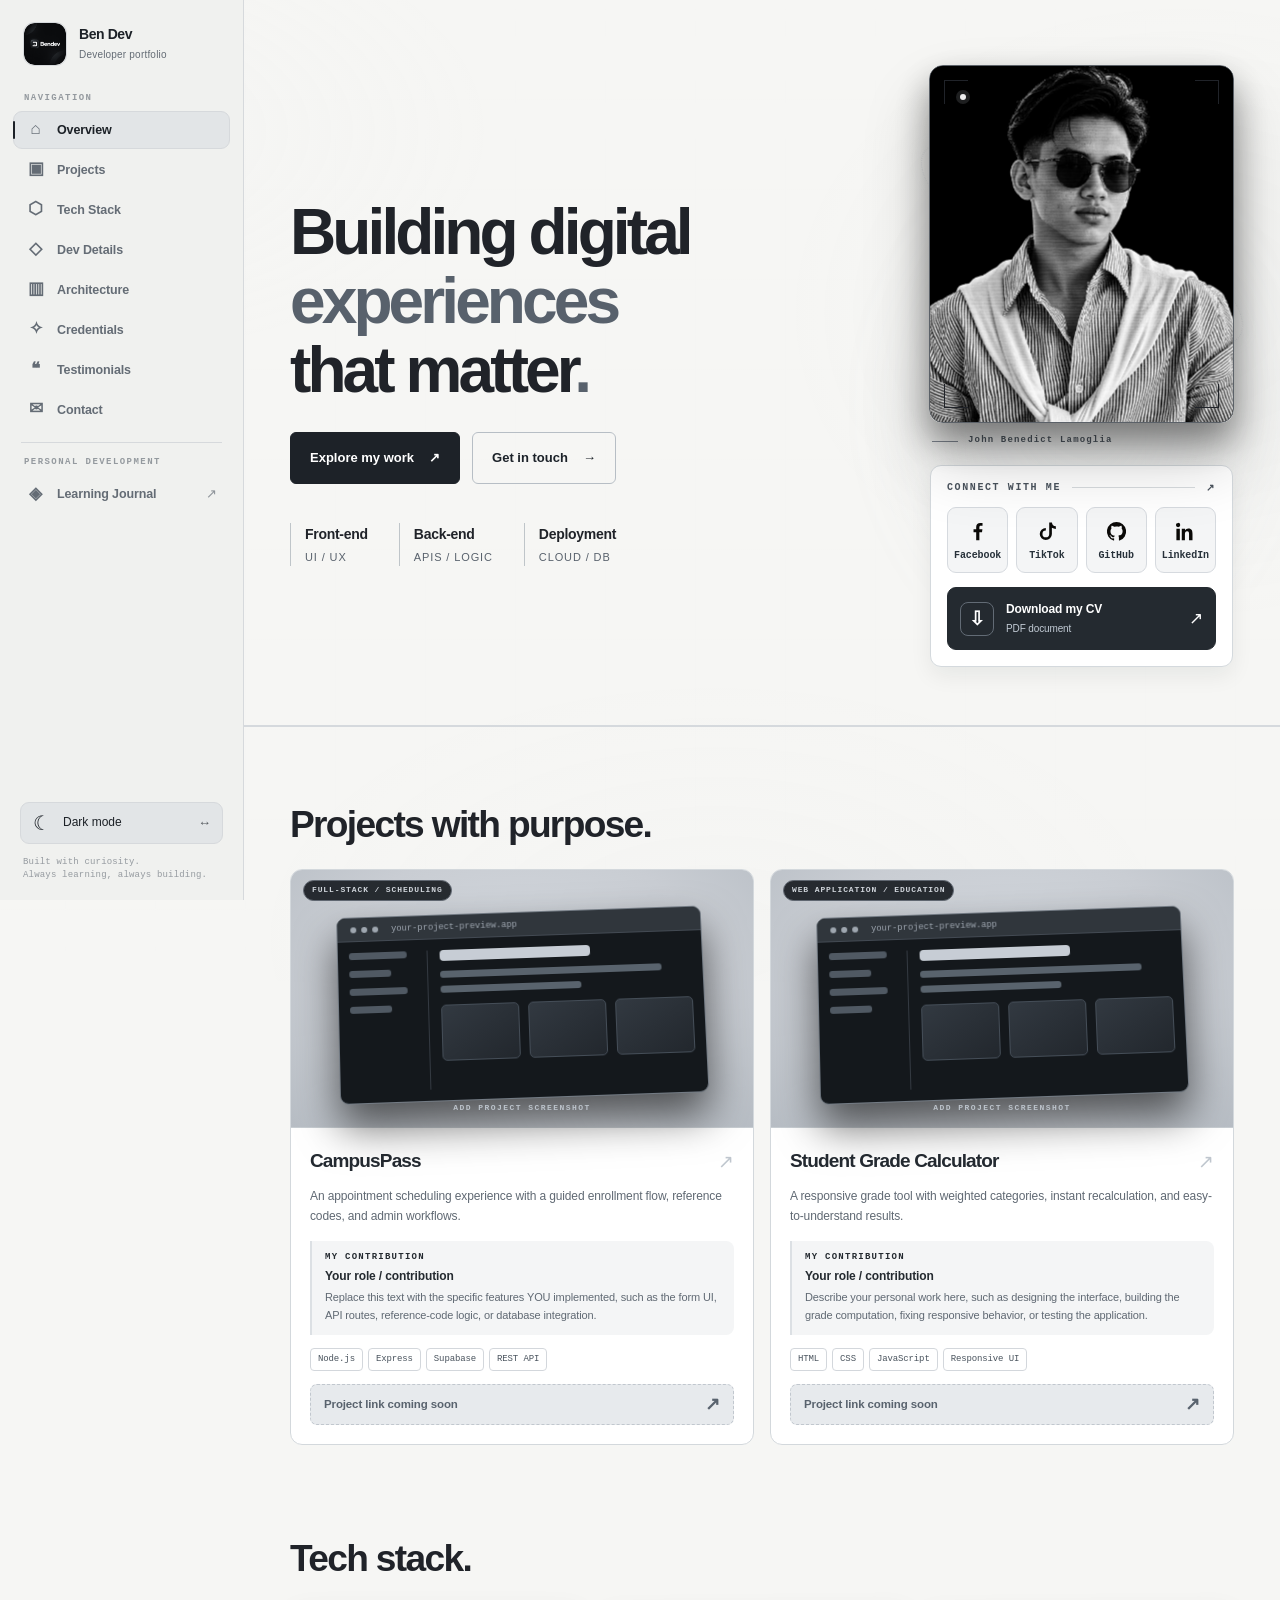
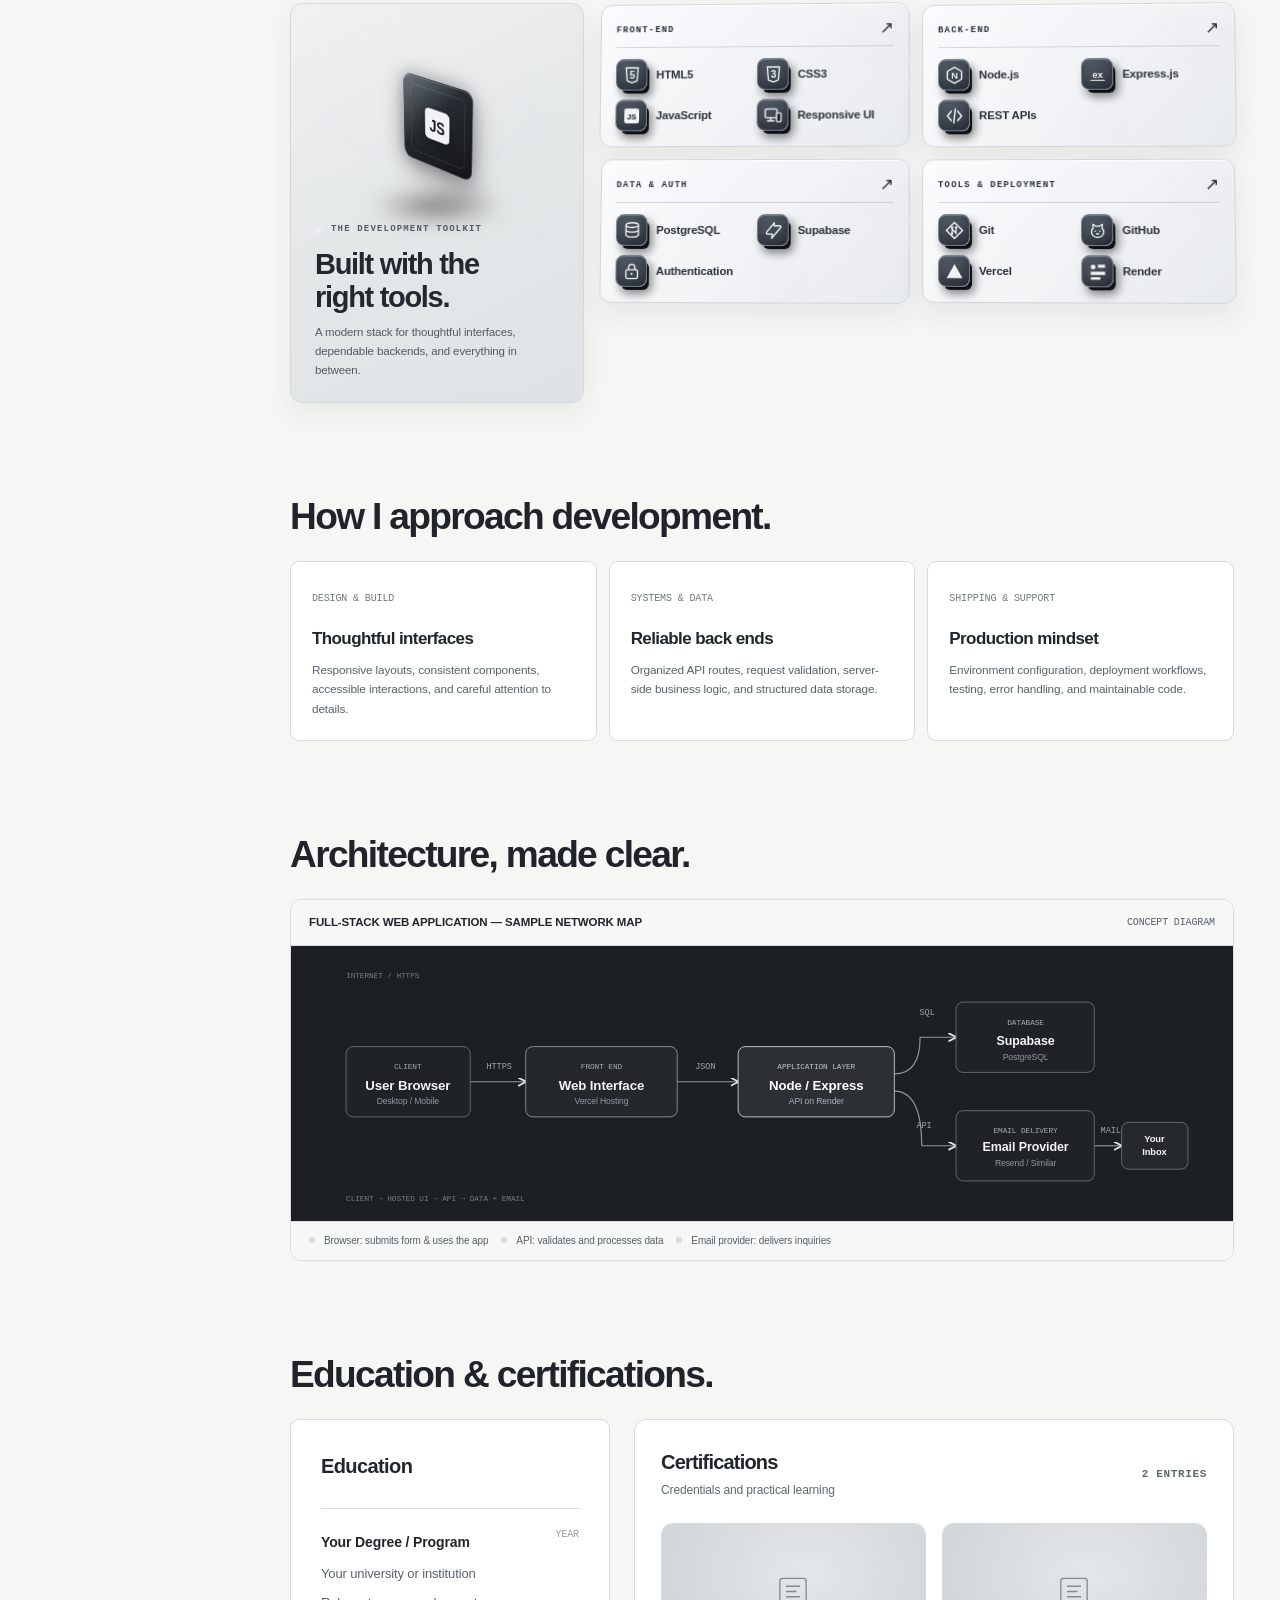
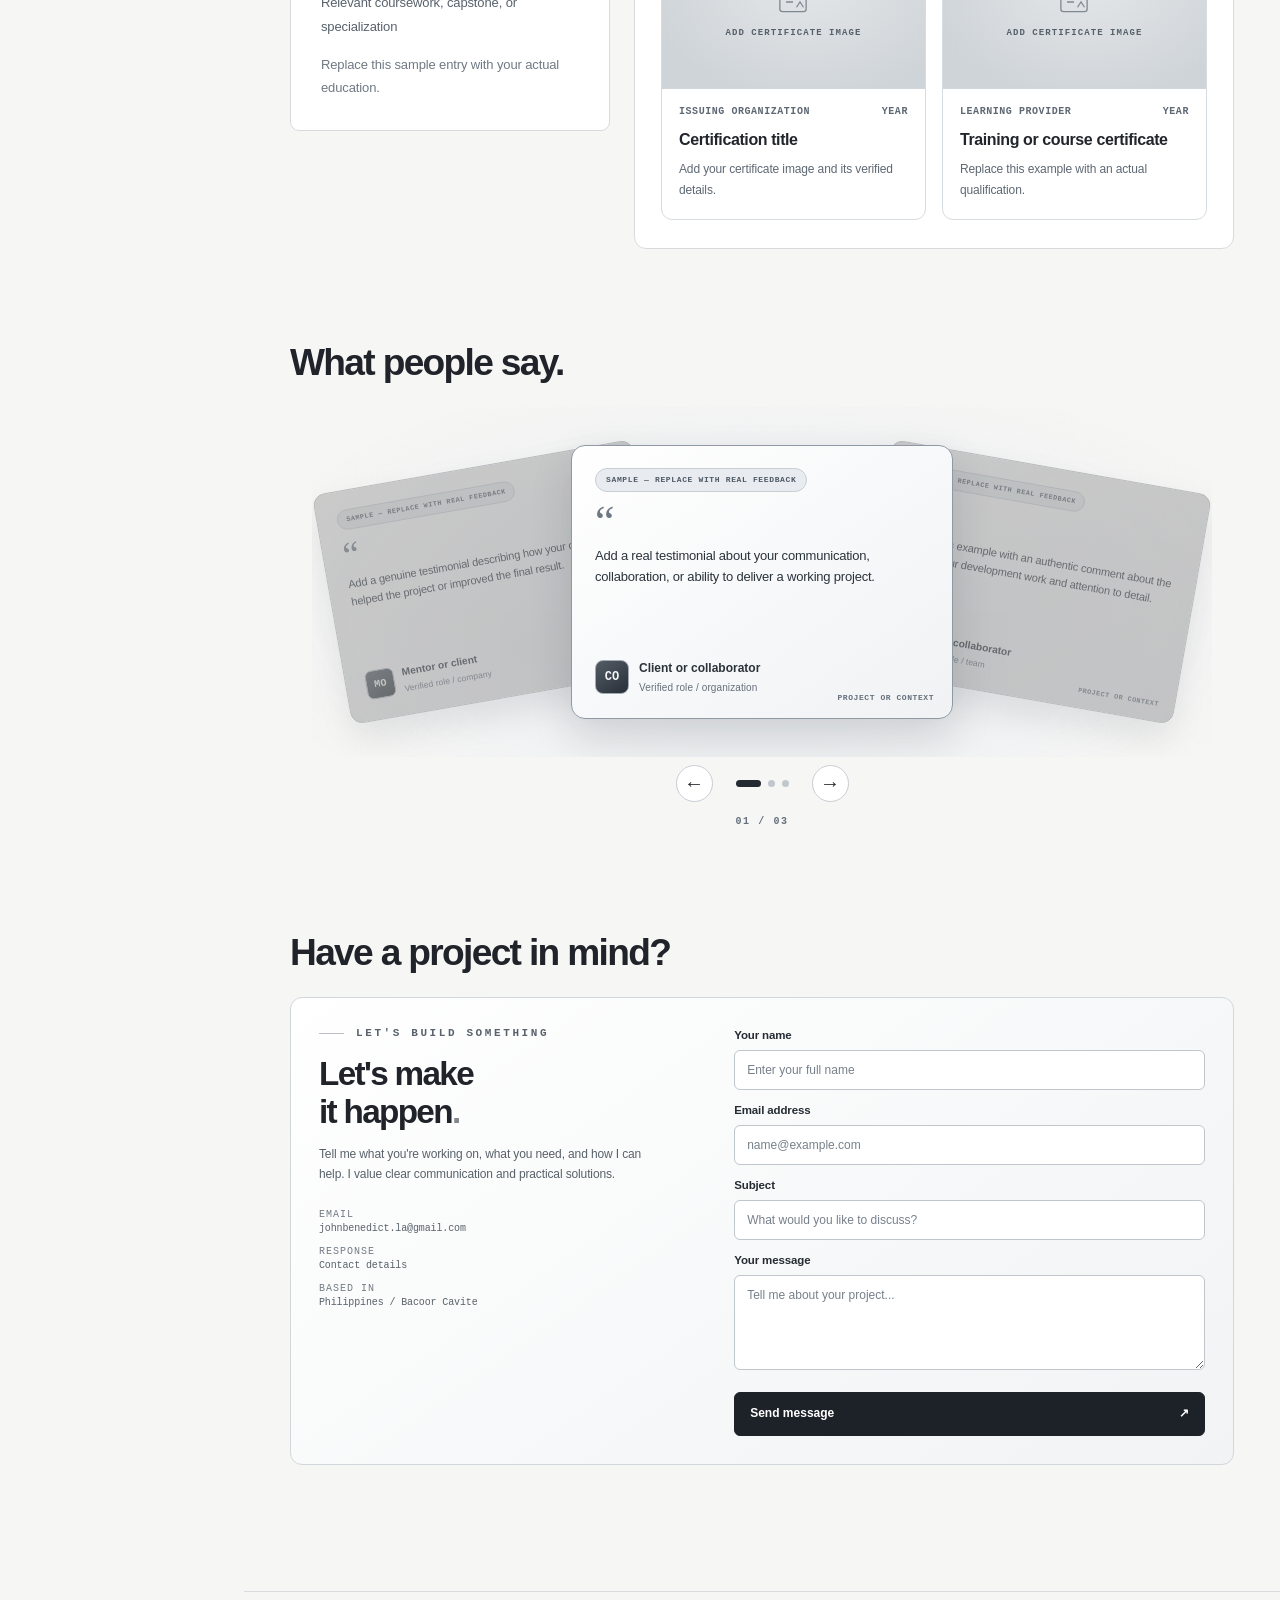
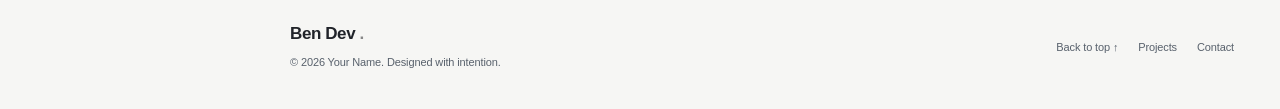
==== commit 87ad3695: "fix text" ====
--- a/index.html
+++ b/index.html
@@ -133,10 +133,7 @@
     <section class="hero" id="home">
       <div class="shell">
         <div class="hero-copy">
-          <div class="eyebrow">FULL-STACK DEVELOPER / PORTFOLIO</div>
           <h1>Building digital <span class="fade">experiences</span> that matter<span class="fade">.</span></h1>
-          <p class="intro">I design and develop clean, reliable web applications — from thoughtful interfaces to APIs,
-            databases, and production deployments.</p>
           <div class="hero-actions">
             <a class="btn btn-primary" href="#projects">Explore my work <span aria-hidden="true">↗</span></a>
             <a class="btn btn-outline" href="#contact">Get in touch <span aria-hidden="true">→</span></a>
@@ -214,14 +211,12 @@
       </div>
     </section>
     <div class="strip">
-      <div class="shell"><small>Focused on real-world systems</small><em>WEB APPLICATIONS</em><em>REST APIS</em><em>DATA
-          SYSTEMS</em><em>DEPLOYMENT</em></div>
     </div>
     <section class="content" id="projects">
       <div class="shell">
         <div class="section-heading">
           <div>
-            <div class="section-kicker">SELECTED WORK</div>
+            <div class="section-kicker"></div>
             <h2 class="section-title">Projects with purpose.</h2>
           </div>
         </div>
@@ -237,11 +232,9 @@
       <div class="shell">
         <div class="section-heading">
           <div>
-            <div class="section-kicker">TOOLKIT</div>
+            <div class="section-kicker"></div>
             <h2 class="section-title">Tech stack.</h2>
           </div>
-          <p class="section-lead">Technologies used to build complete experiences, from interfaces to infrastructure.
-          </p>
         </div>
         <div class="stack-box">
           <div class="stack-intro">
@@ -284,10 +277,9 @@
       <div class="shell">
         <div class="section-heading">
           <div>
-            <div class="section-kicker">DEVELOPMENT DETAILS</div>
+            <div class="section-kicker"></div>
             <h2 class="section-title">How I approach development.</h2>
           </div>
-          <p class="section-lead">An overview of the engineering work behind a polished interface.</p>
         </div>
         <div class="details">
           <article class="detail"><span class="num">DESIGN & BUILD</span>
@@ -309,10 +301,9 @@
       <div class="shell">
         <div class="section-heading">
           <div>
-            <div class="section-kicker">SYSTEM DESIGN</div>
+            <div class="section-kicker"></div>
             <h2 class="section-title">Architecture, made clear.</h2>
           </div>
-          <p class="section-lead">An example network flow for a full-stack app with a contact form and database.</p>
         </div>
         <div class="architecture">
           <div class="diagram-header"><strong>FULL-STACK WEB APPLICATION — SAMPLE NETWORK MAP</strong><small>CONCEPT
@@ -380,20 +371,15 @@
           <div class="diagram-footer"><span>Browser: submits form &amp; uses the app</span><span>API: validates and
               processes data</span><span>Email provider: delivers inquiries</span></div>
         </div>
-        <p class="diagram-note">This is a simplified conceptual architecture, not a live deployment. In production, the
-          API should keep credentials server-side, validate requests, apply rate limiting/spam protection, and send
-          email through an authenticated provider.</p>
       </div>
     </section>
     <section class="content" id="credentials">
       <div class="shell">
         <div class="section-heading">
           <div>
-            <div class="section-kicker">BACKGROUND</div>
+            <div class="section-kicker"></div>
             <h2 class="section-title">Education &amp; certifications.</h2>
           </div>
-          <p class="section-lead">Education, completed courses, and credentials. Certificate images can be viewed full
-            size.</p>
         </div>
         <div class="credentials-layout">
           <article class="resume-card education-card">
@@ -429,7 +415,7 @@
       <div class="shell">
         <div class="section-heading">
           <div>
-            <div class="section-kicker">KIND WORDS</div>
+            <div class="section-kicker"></div>
             <h2 class="section-title">What people say.</h2>
           </div>
         </div>
@@ -450,7 +436,7 @@
       <div class="shell">
         <div class="section-heading">
           <div>
-            <div class="section-kicker">CONTACT</div>
+            <div class="section-kicker"></div>
             <h2 class="section-title">Have a project in mind?</h2>
           </div>
         </div>
@@ -477,8 +463,6 @@
                 placeholder="Tell me about your project..." maxlength="4000" required></textarea></div><button
               class="btn btn-primary" type="submit">Send message <span>↗</span></button>
             <div class="form-status" id="formStatus" role="status" aria-live="polite"></div>
-            <div class="form-note">Design preview only. This form does not send email until a secure email service is
-              configured.</div>
           </form>
         </div>
       </div>
@@ -486,7 +470,7 @@
   </main>
   <footer>
     <div class="shell footer-inner">
-      <div><strong>YOURNAME<span class="footer-period">.</span></strong><br /><small>© <span id="year">2026</span> Your
+      <div><strong>Ben Dev <span class="footer-period">.</span></strong><br /><small>© <span id="year">2026</span> Your
           Name. Designed with intention.</small></div>
       <div class="footer-links"><a href="#home">Back to top ↑</a><a href="#projects">Projects</a><a
           href="#contact">Contact</a></div>
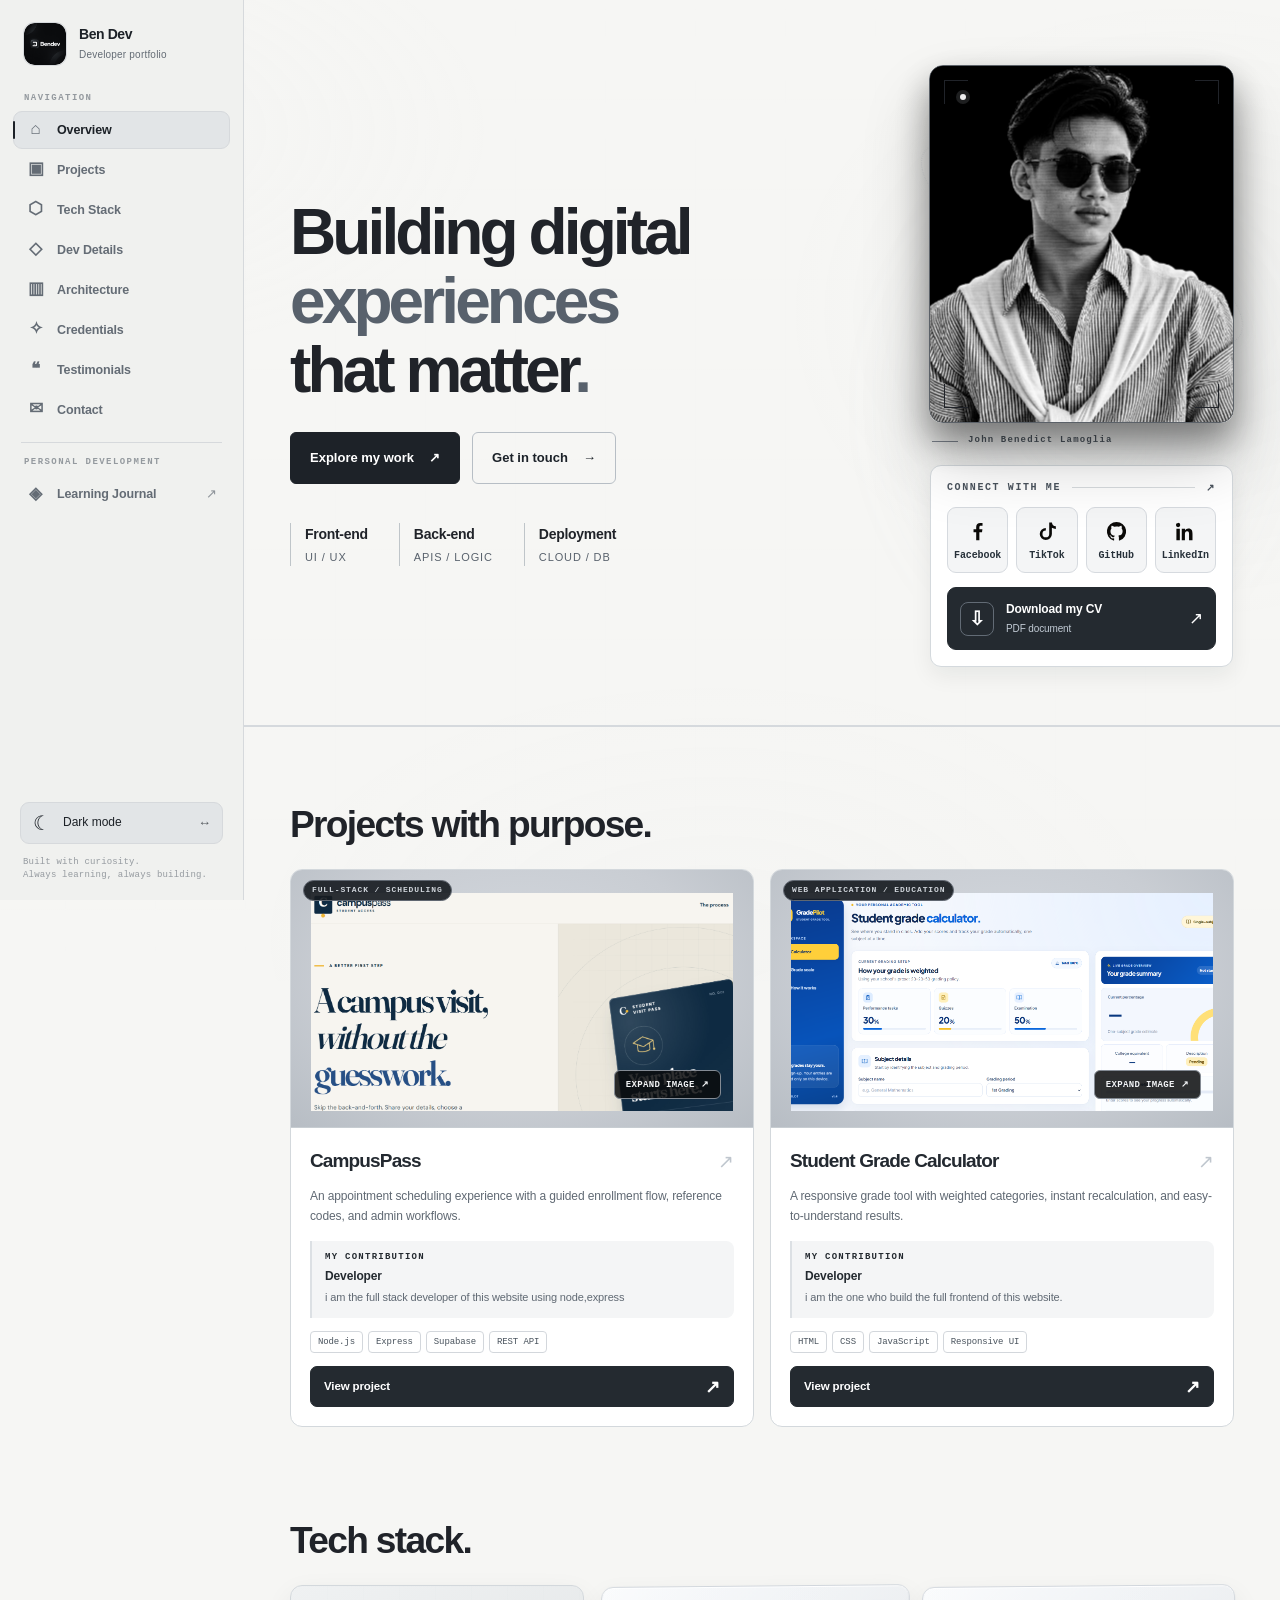
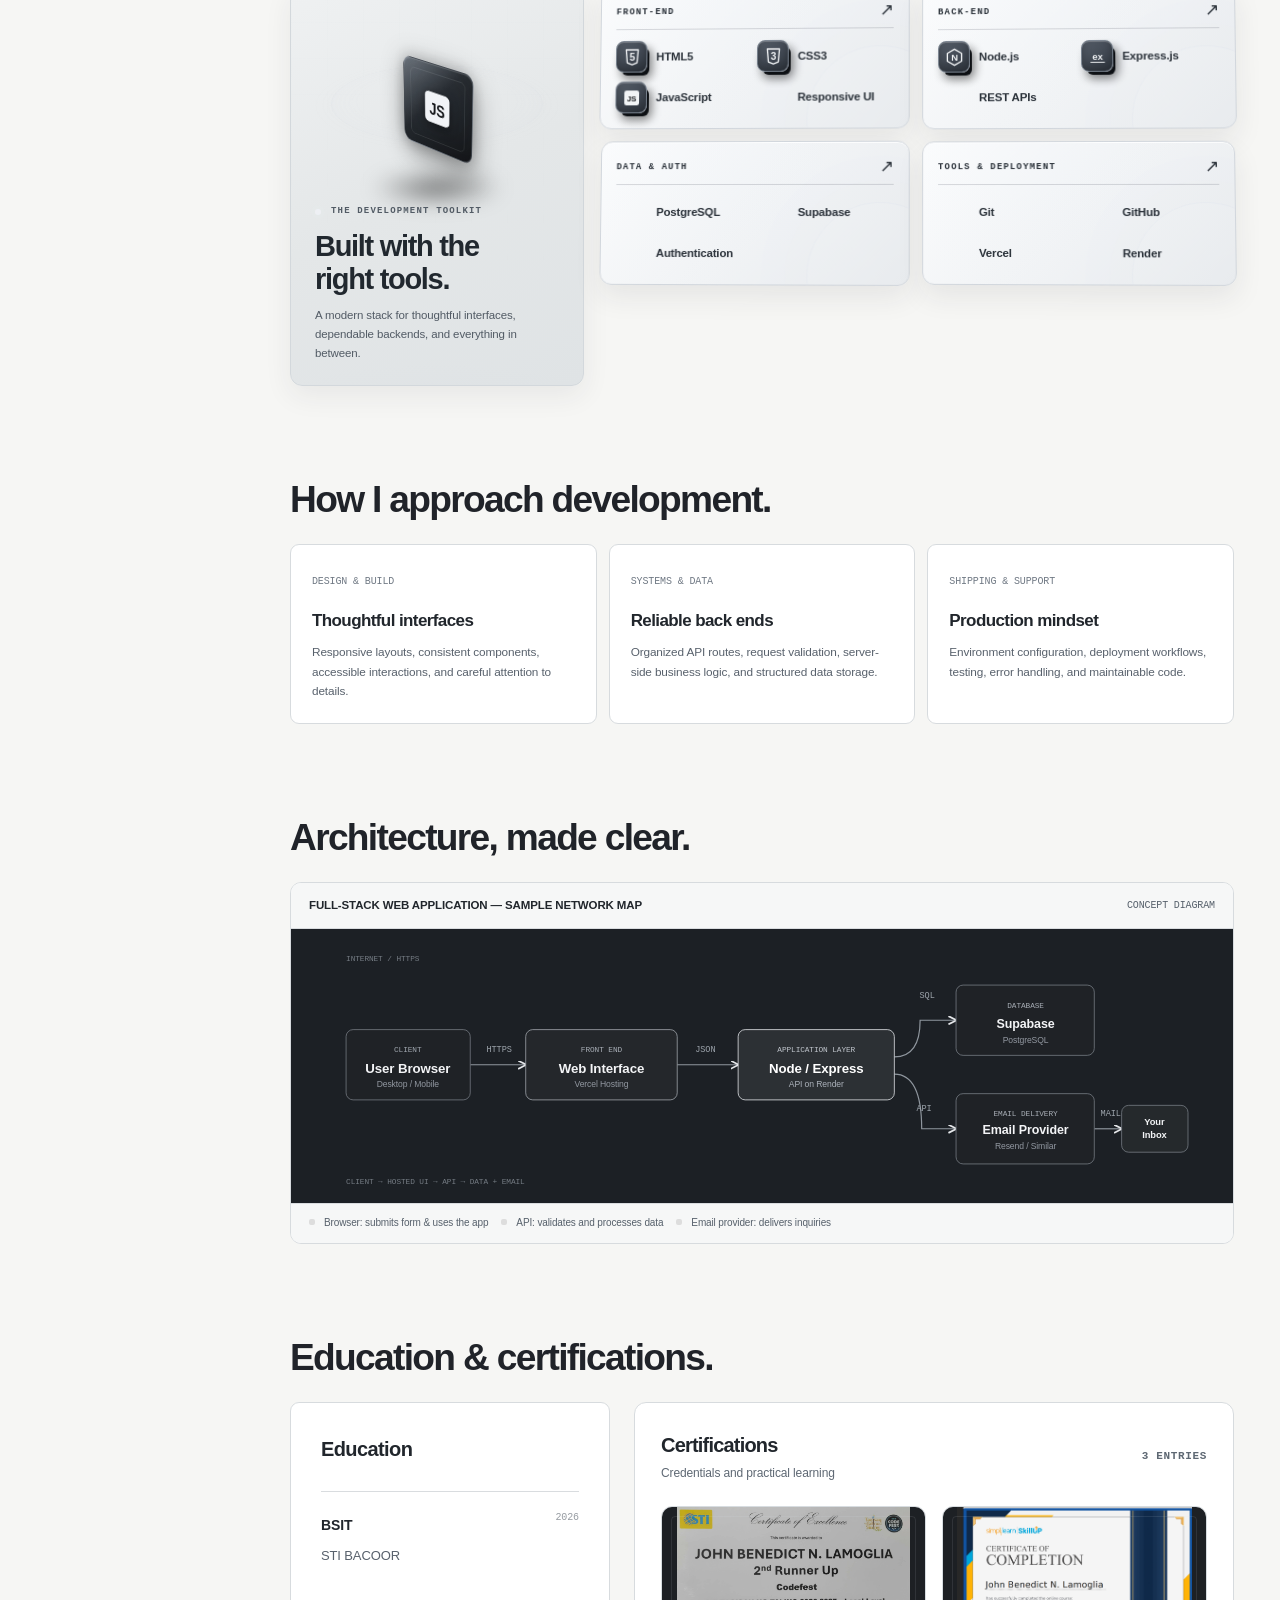
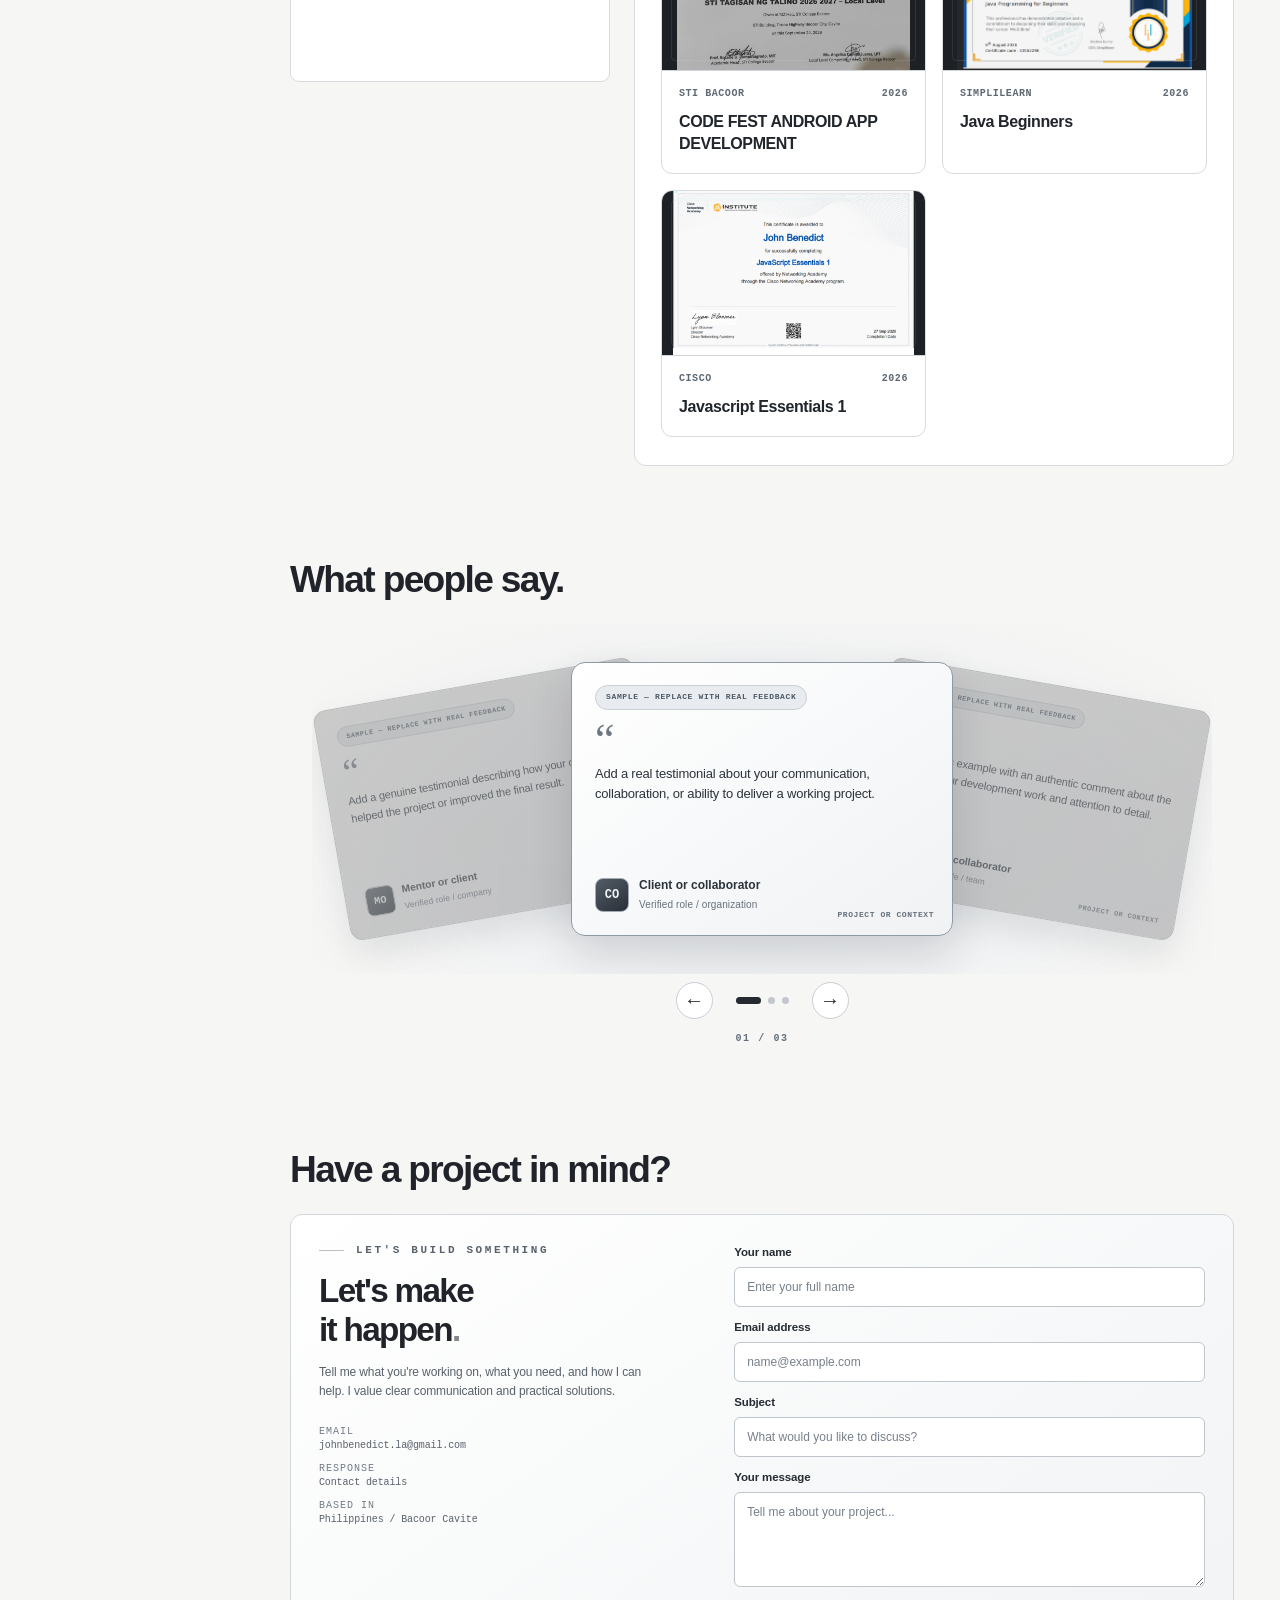
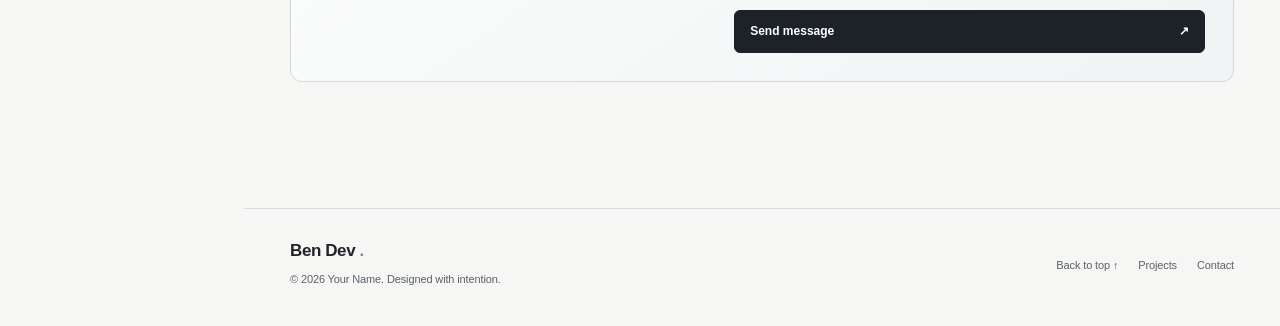
==== commit 08b3f92e: "add certifications and sample projects" ====
--- a/index.html
+++ b/index.html
@@ -385,12 +385,12 @@
           <article class="resume-card education-card">
             <h3>Education</h3>
             <div class="resume-entry">
-              <div><strong>Your Degree / Program</strong>
-                <p>Your university or institution</p>
-                <p>Relevant coursework, capstone, or specialization</p>
-              </div><small>YEAR</small>
+              <div><strong>BSIT </strong>
+                <p>STI BACOOR</p>
+                <p></p>
+              </div><small>2026</small>
             </div>
-            <div class="placeholder">Replace this sample entry with your actual education.</div>
+            <div class="placeholder"></div>
           </article>
           <div class="certifications-panel">
             <div class="credentials-panel-heading">
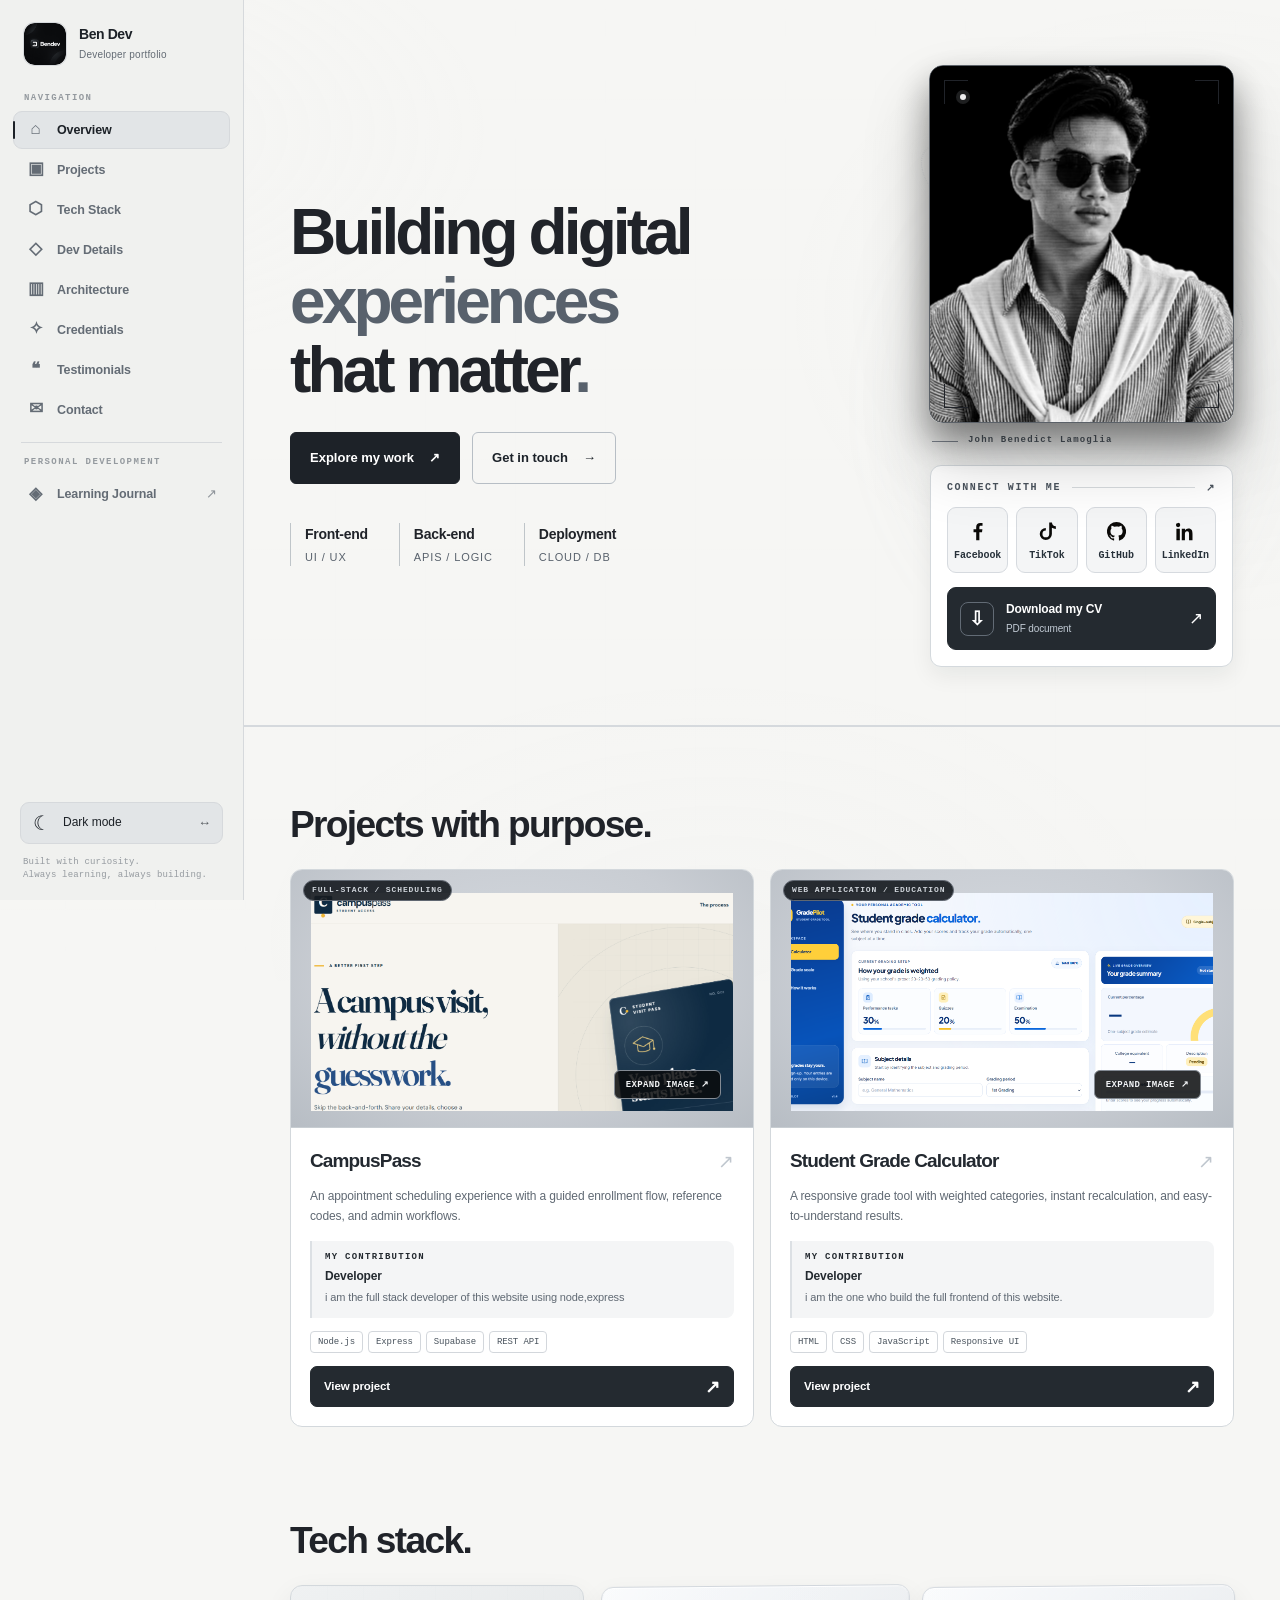
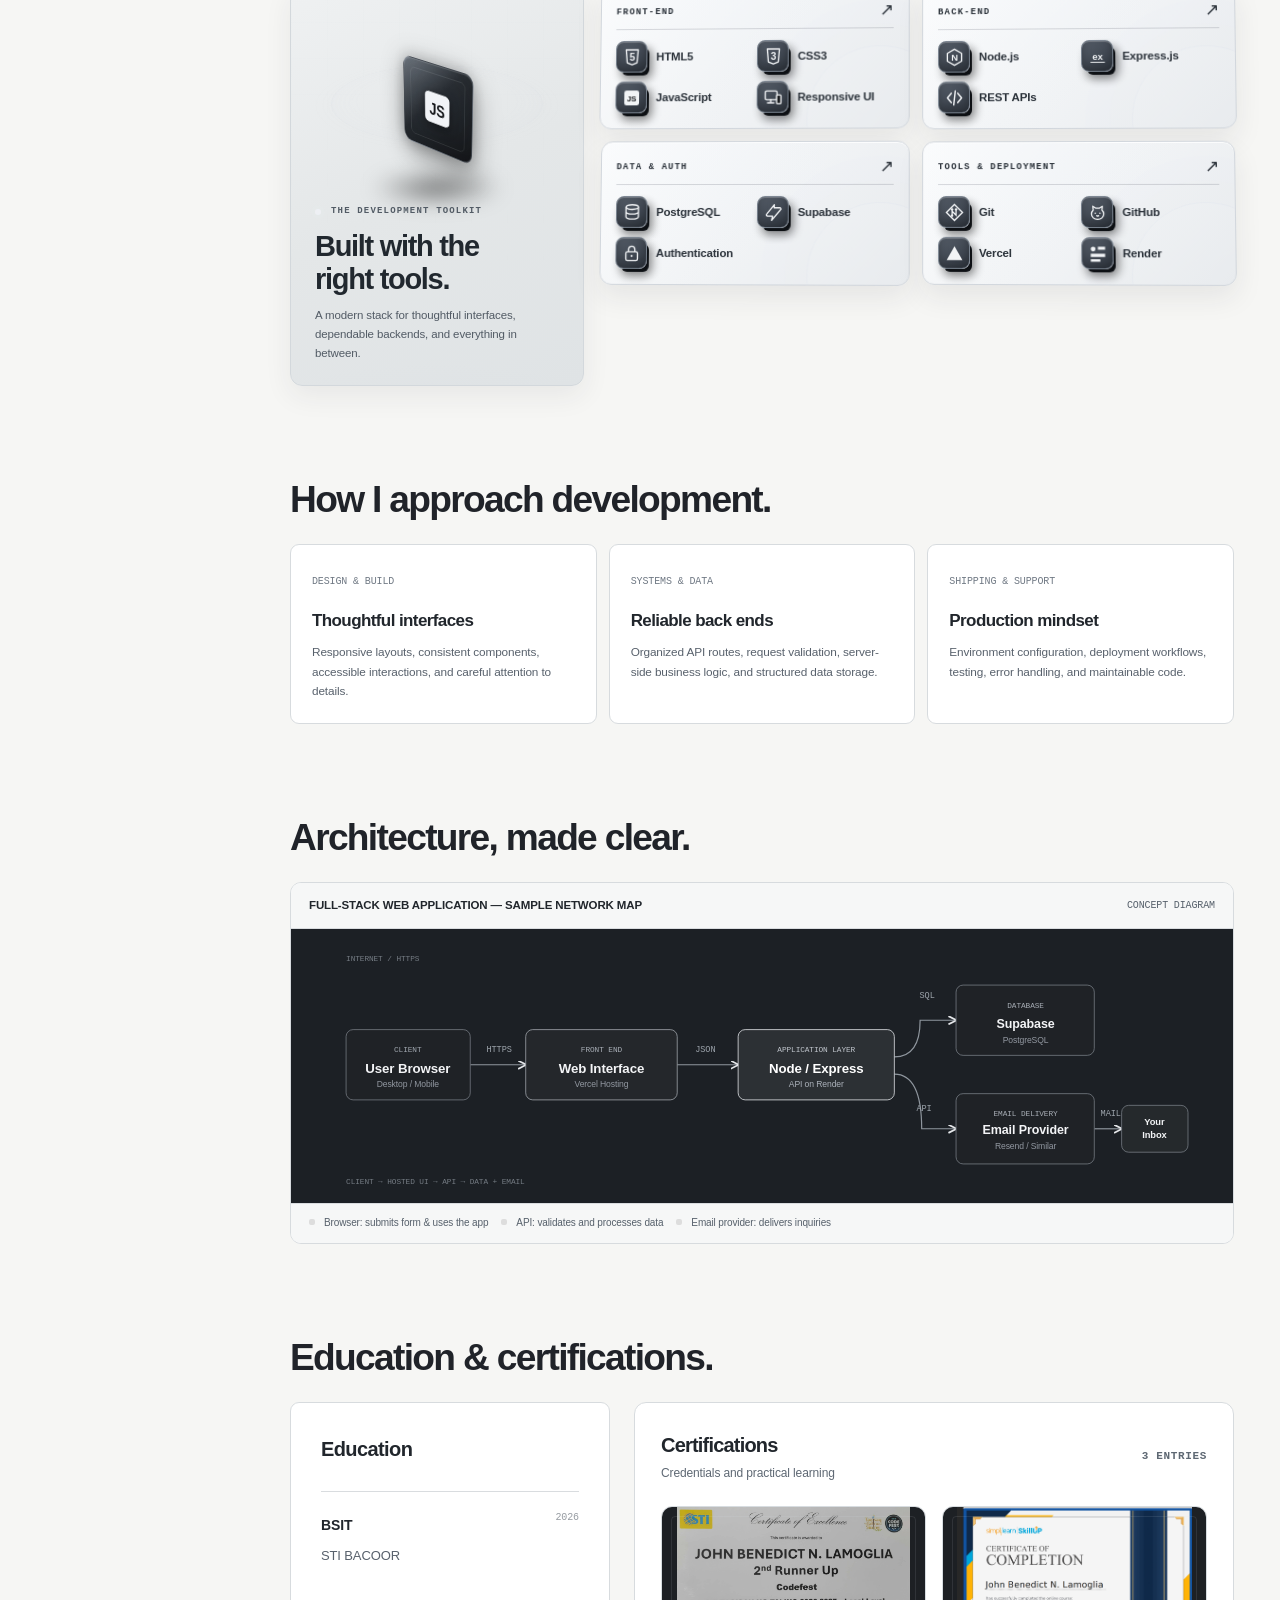
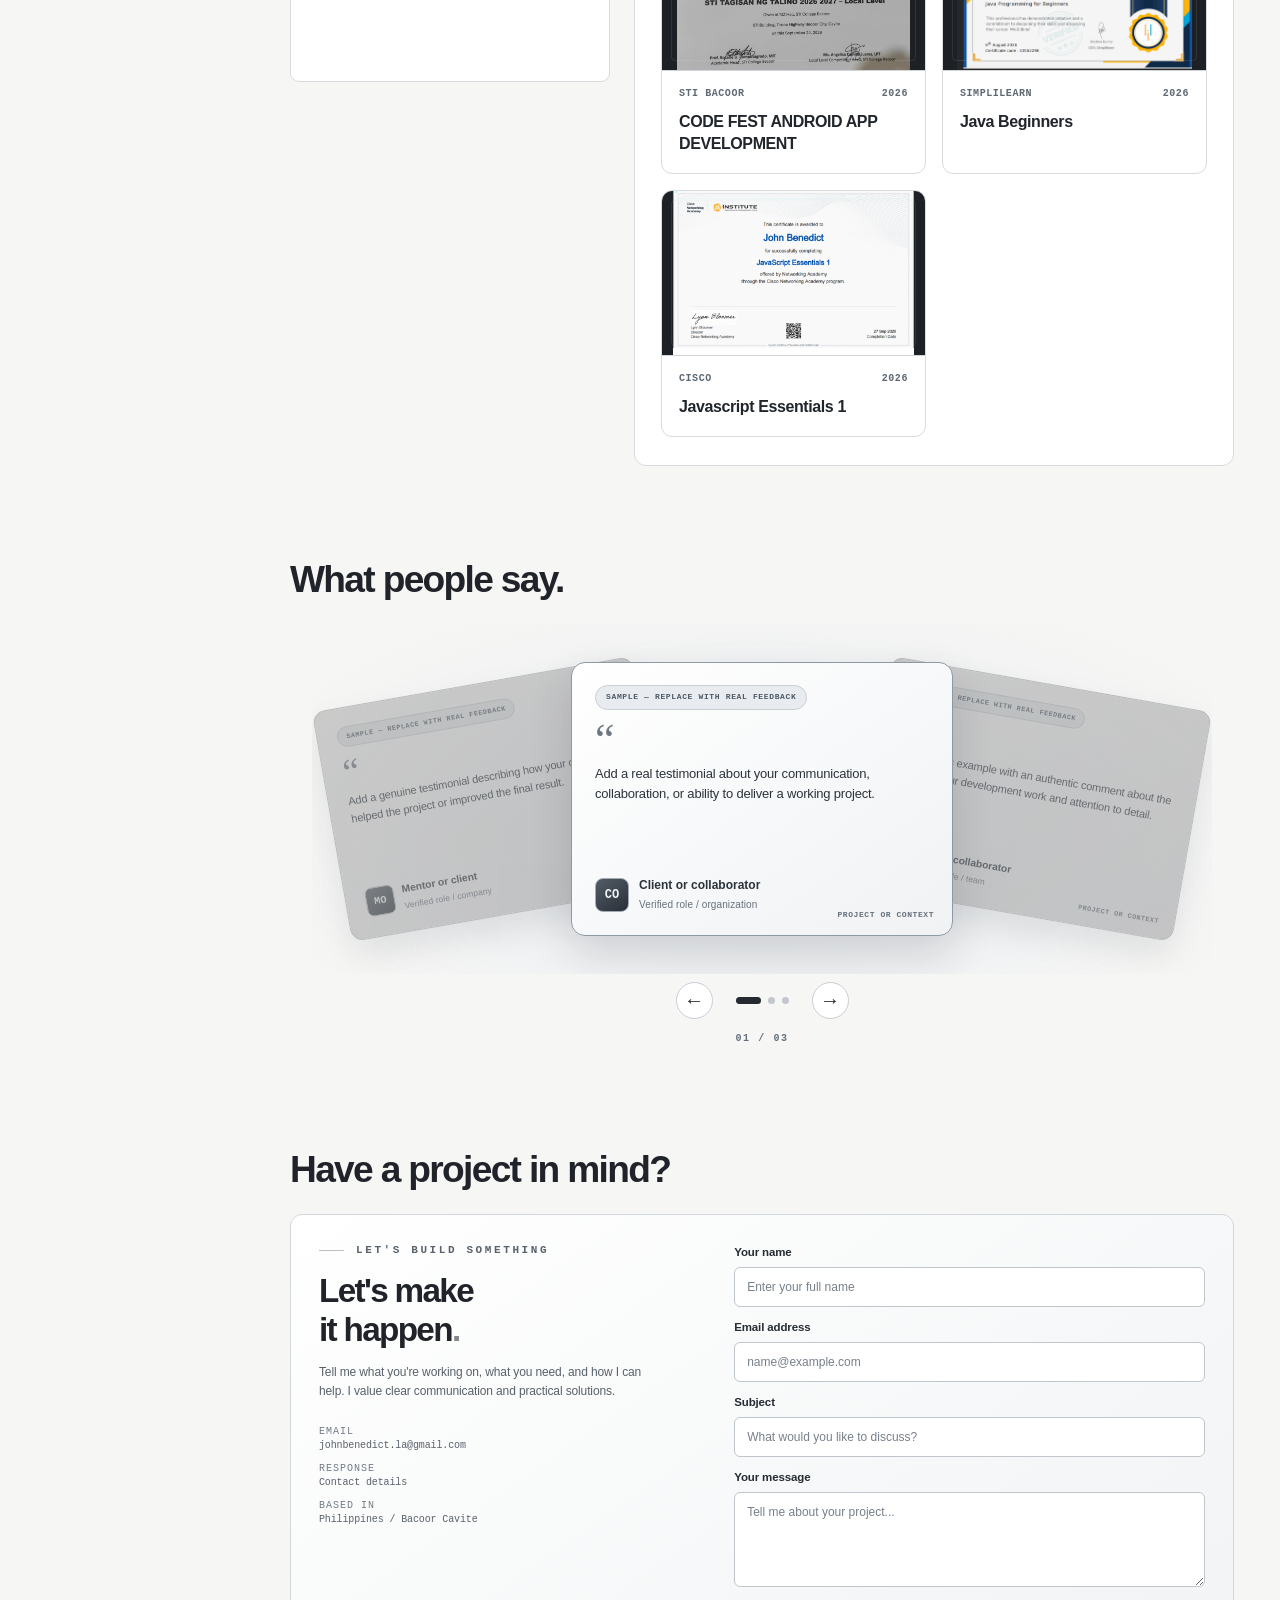
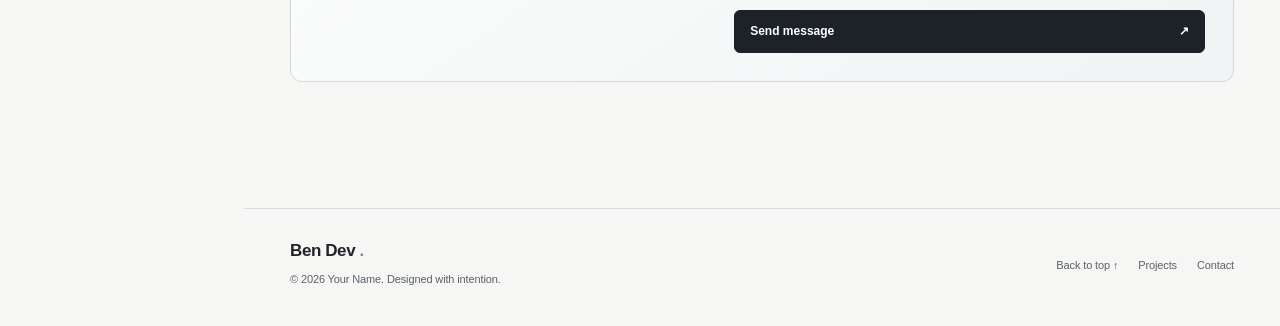
==== commit ae50cf3b: "fix mobile icon" ====
--- a/index.html
+++ b/index.html
@@ -84,7 +84,7 @@
   </svg>
   <div class="mobile-bar">
     <a class="mobile-brand" href="index.html#home" aria-label="Portfolio home"><span class="mobile-brandmark"><img
-          class="site-icon-image" data-site-icon src="assets/branding/site-icon.svg" alt="" width="38"
+          class="site-icon-image" src="assets/branding/bendev.png" alt="" width="38"
           height="38" /><span class="site-icon-fallback" aria-hidden="true">&lt;/&gt;</span></span>Ben Dev<span
         class="mobile-brand-muted">.dev</span></a>
     <div class="mobile-actions"><button type="button" class="theme-toggle theme-toggle-mobile"
@@ -390,7 +390,7 @@
                 <p></p>
               </div><small>2026</small>
             </div>
-            <div class="placeholder"></div>
+            <div class="placeholder"> </div>
           </article>
           <div class="certifications-panel">
             <div class="credentials-panel-heading">
